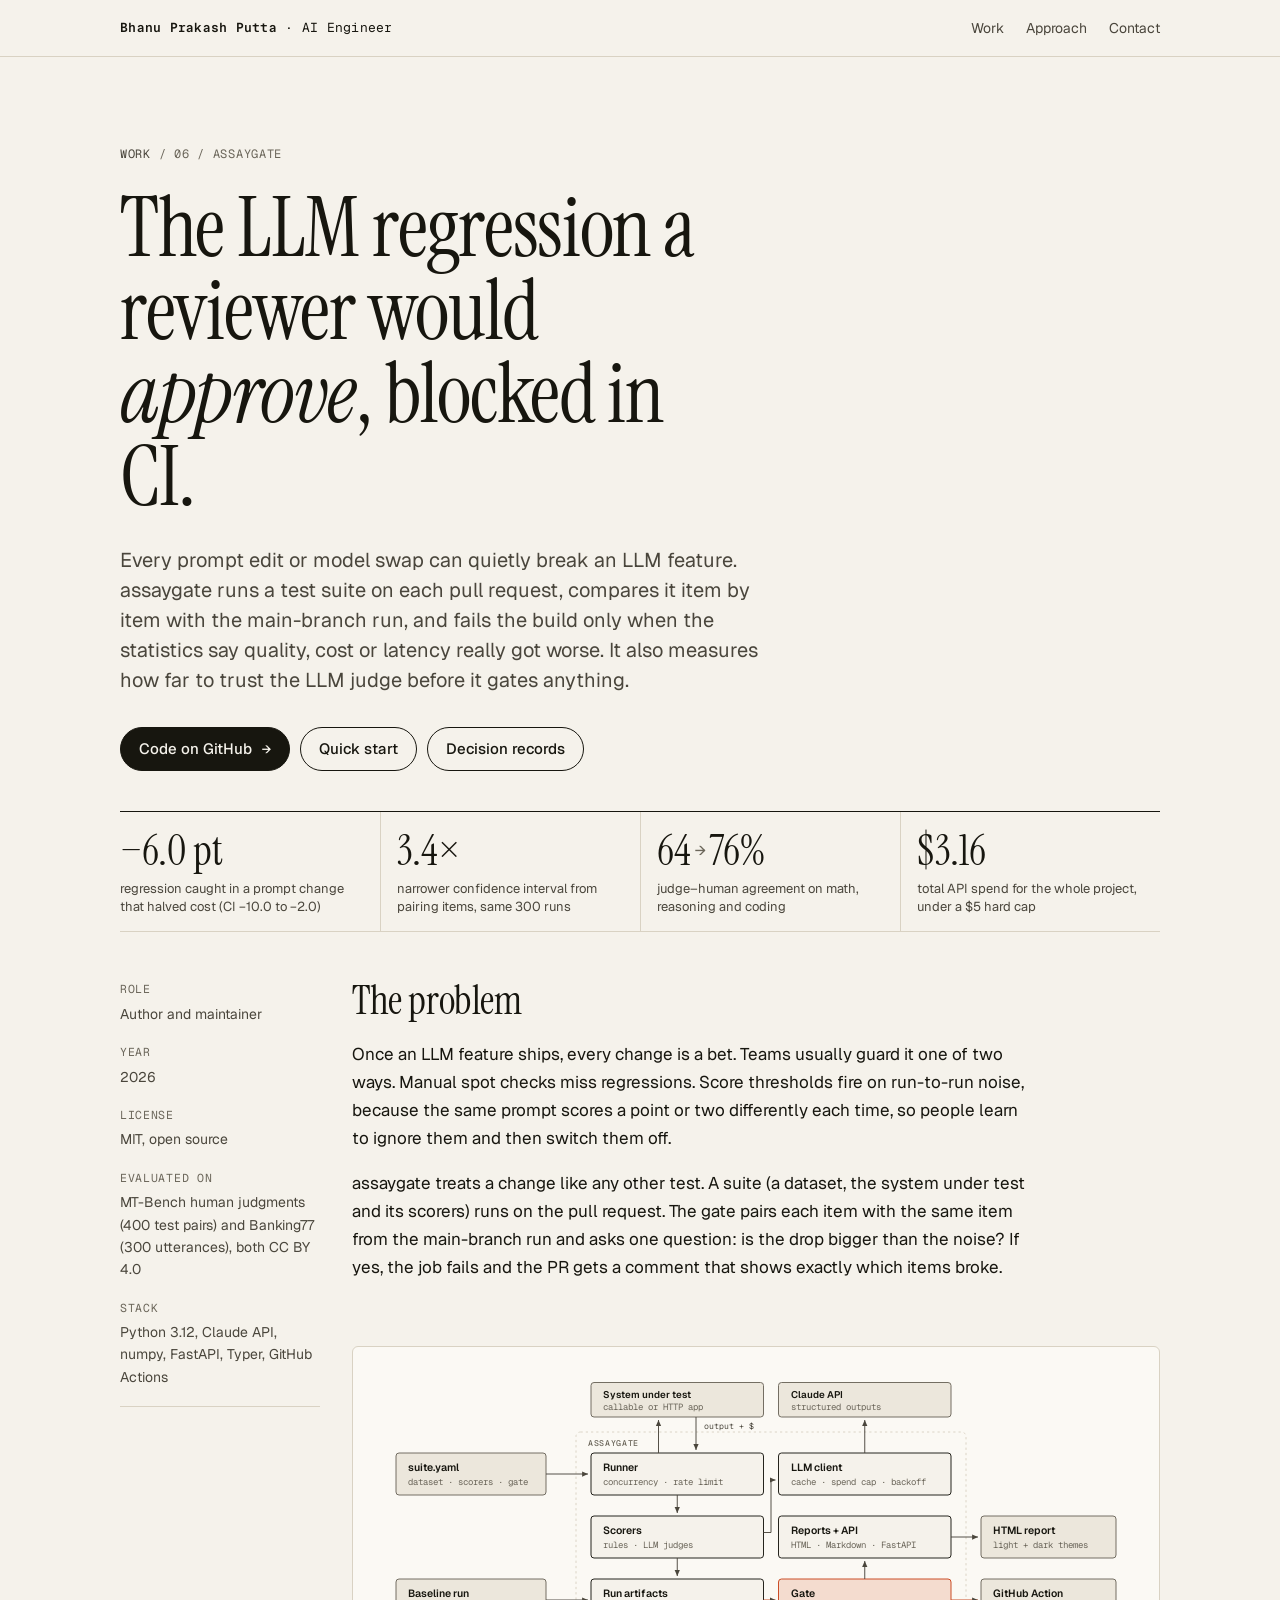
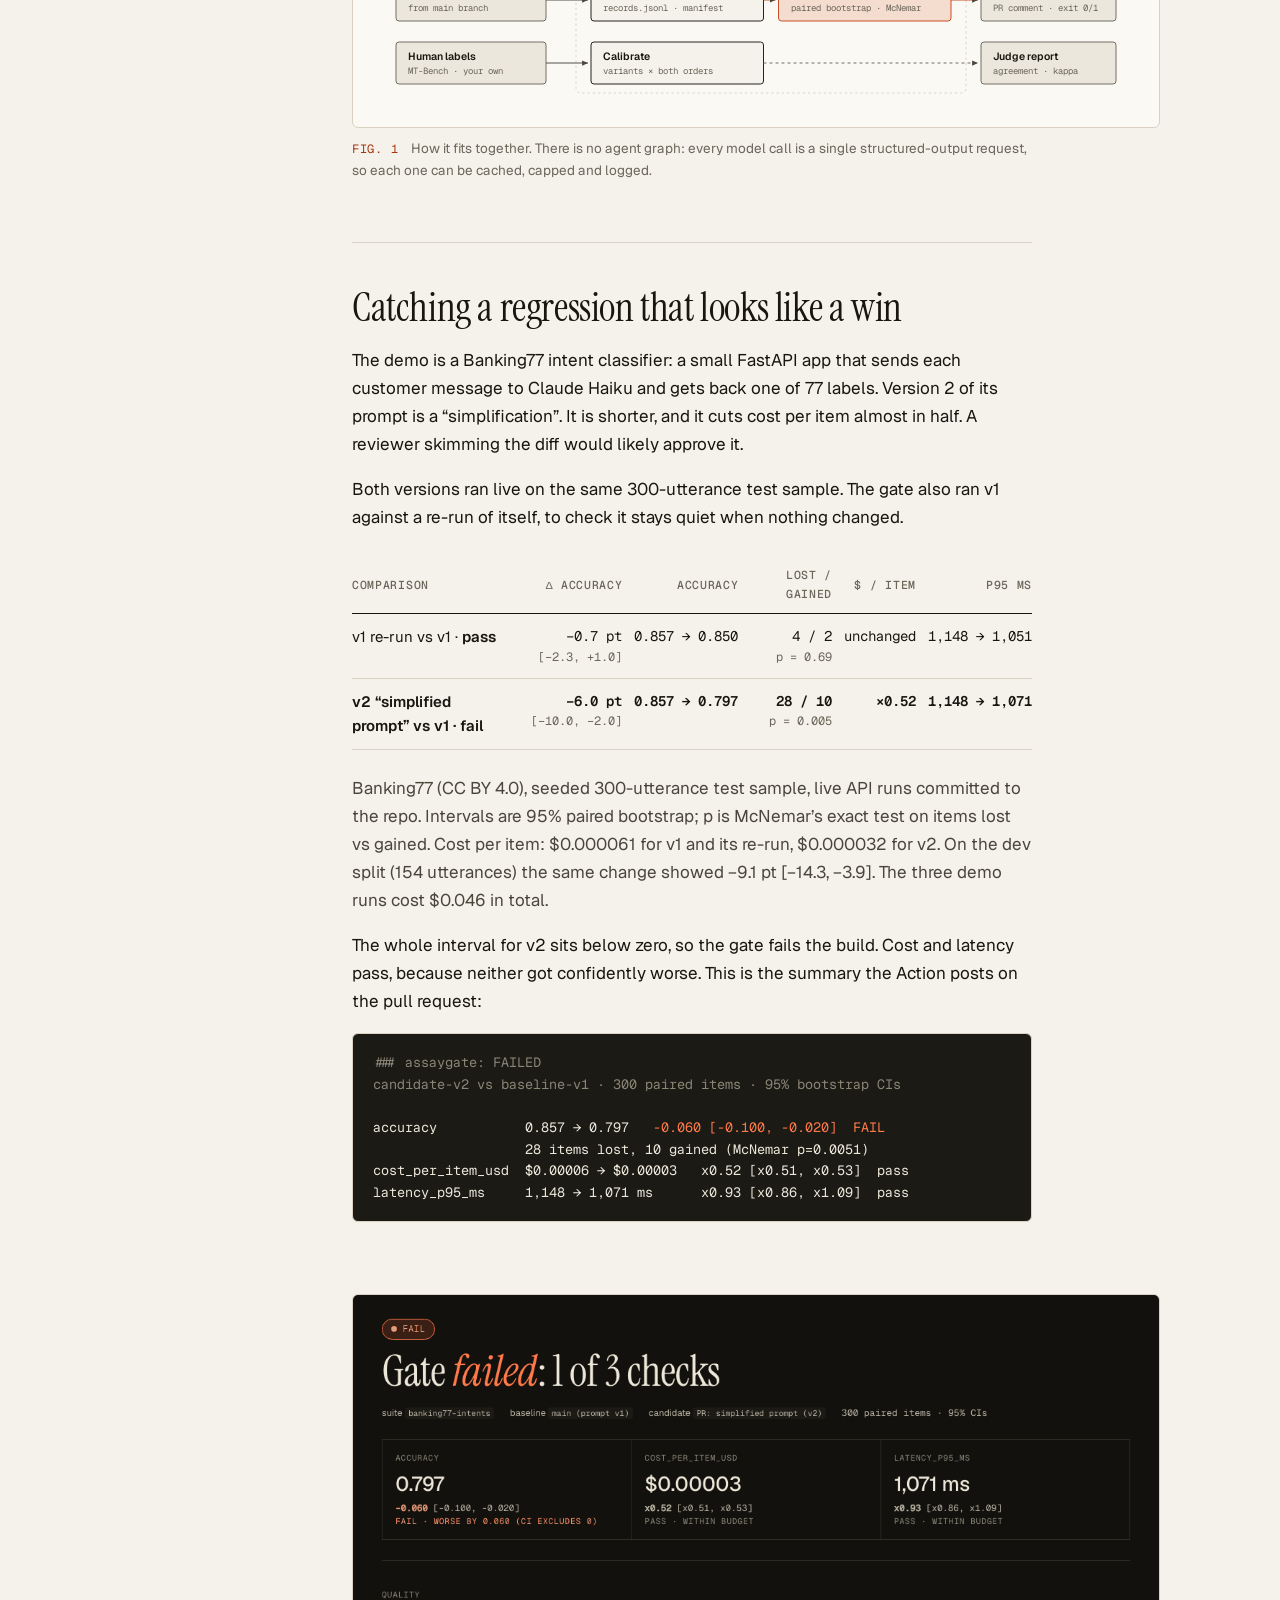
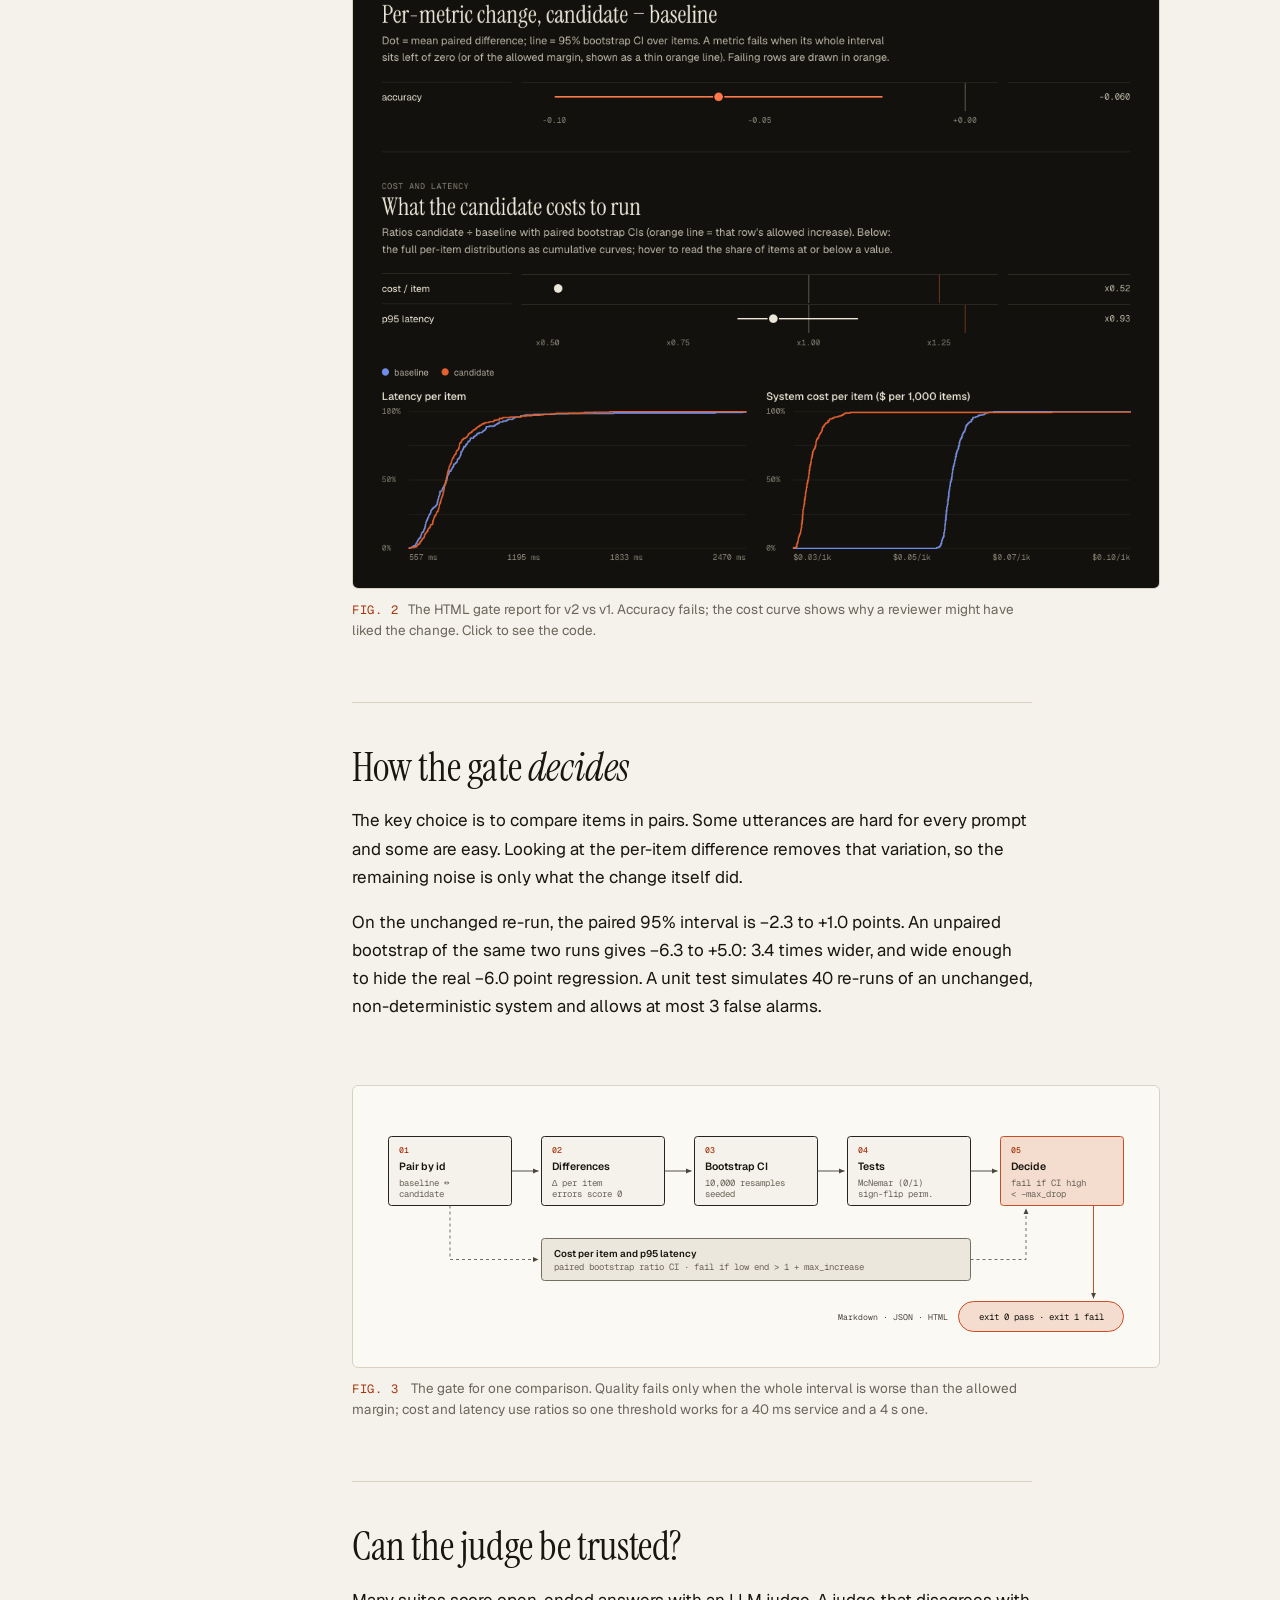
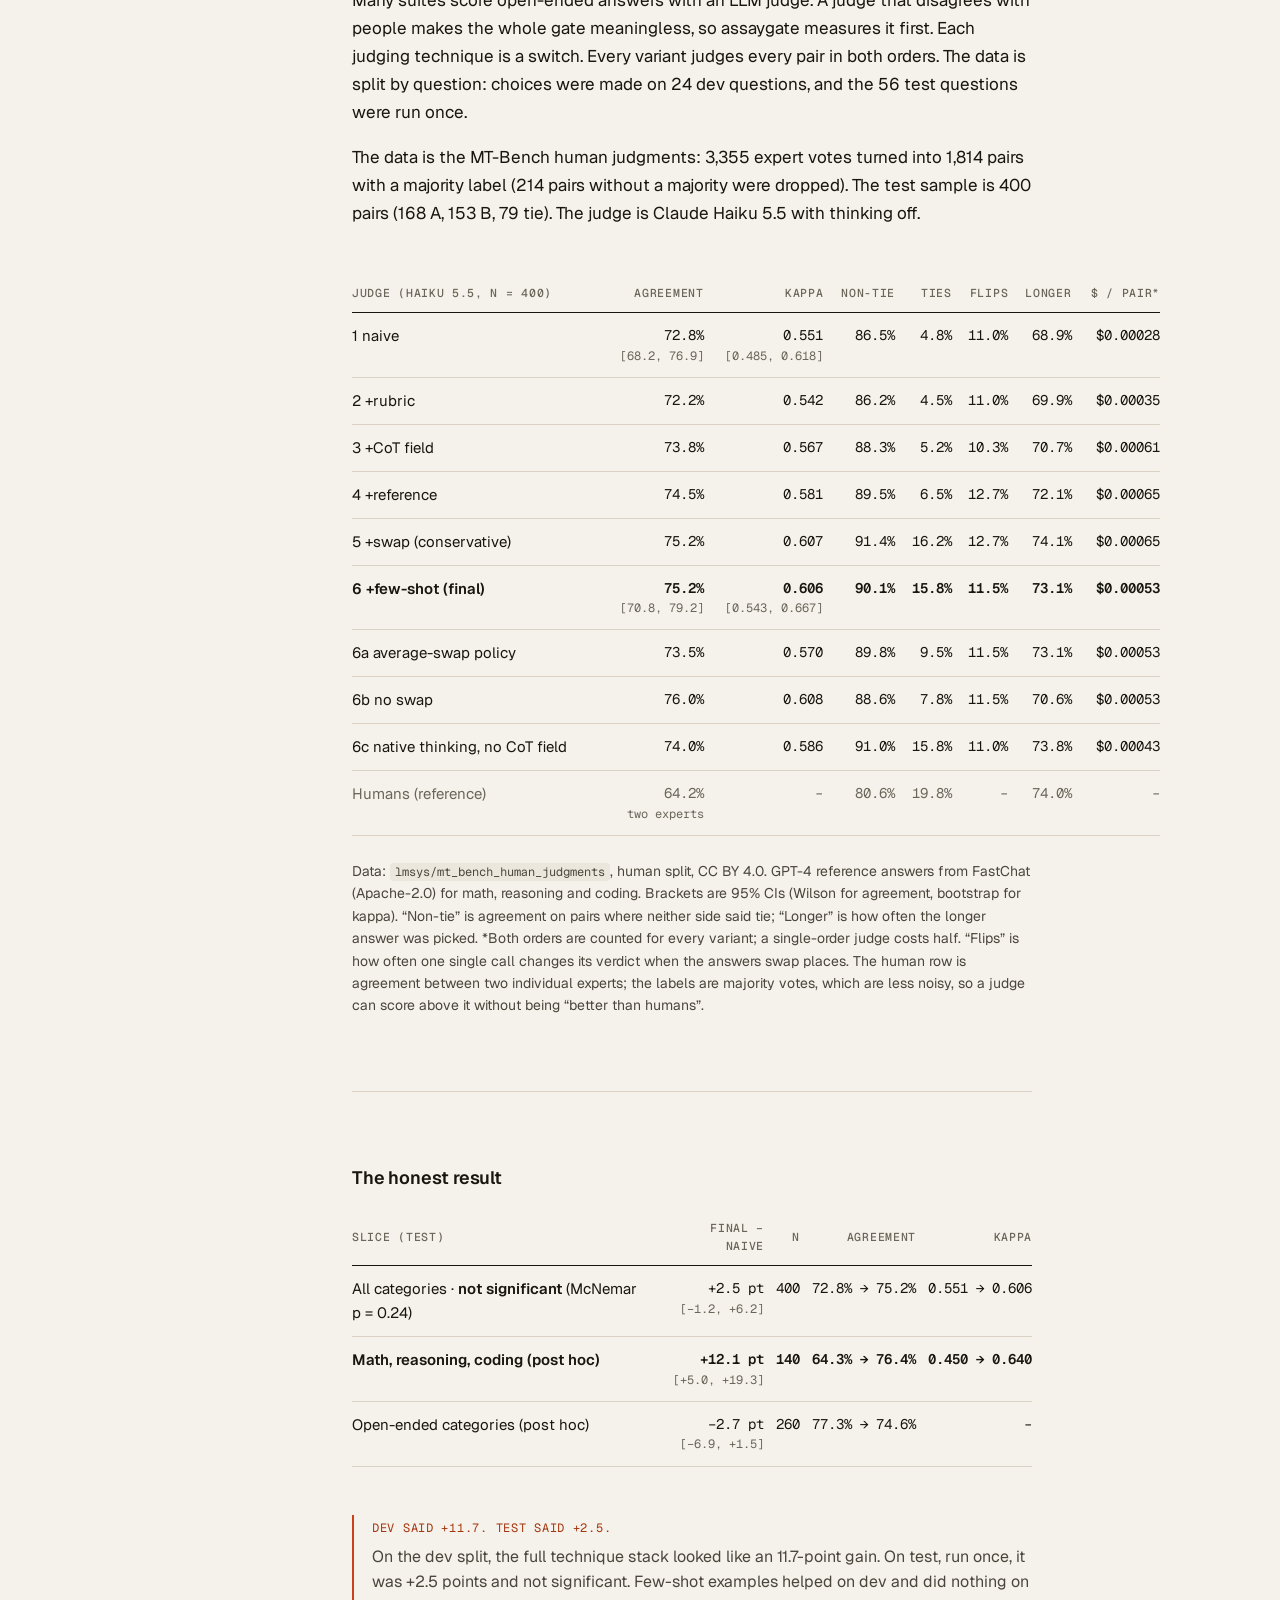
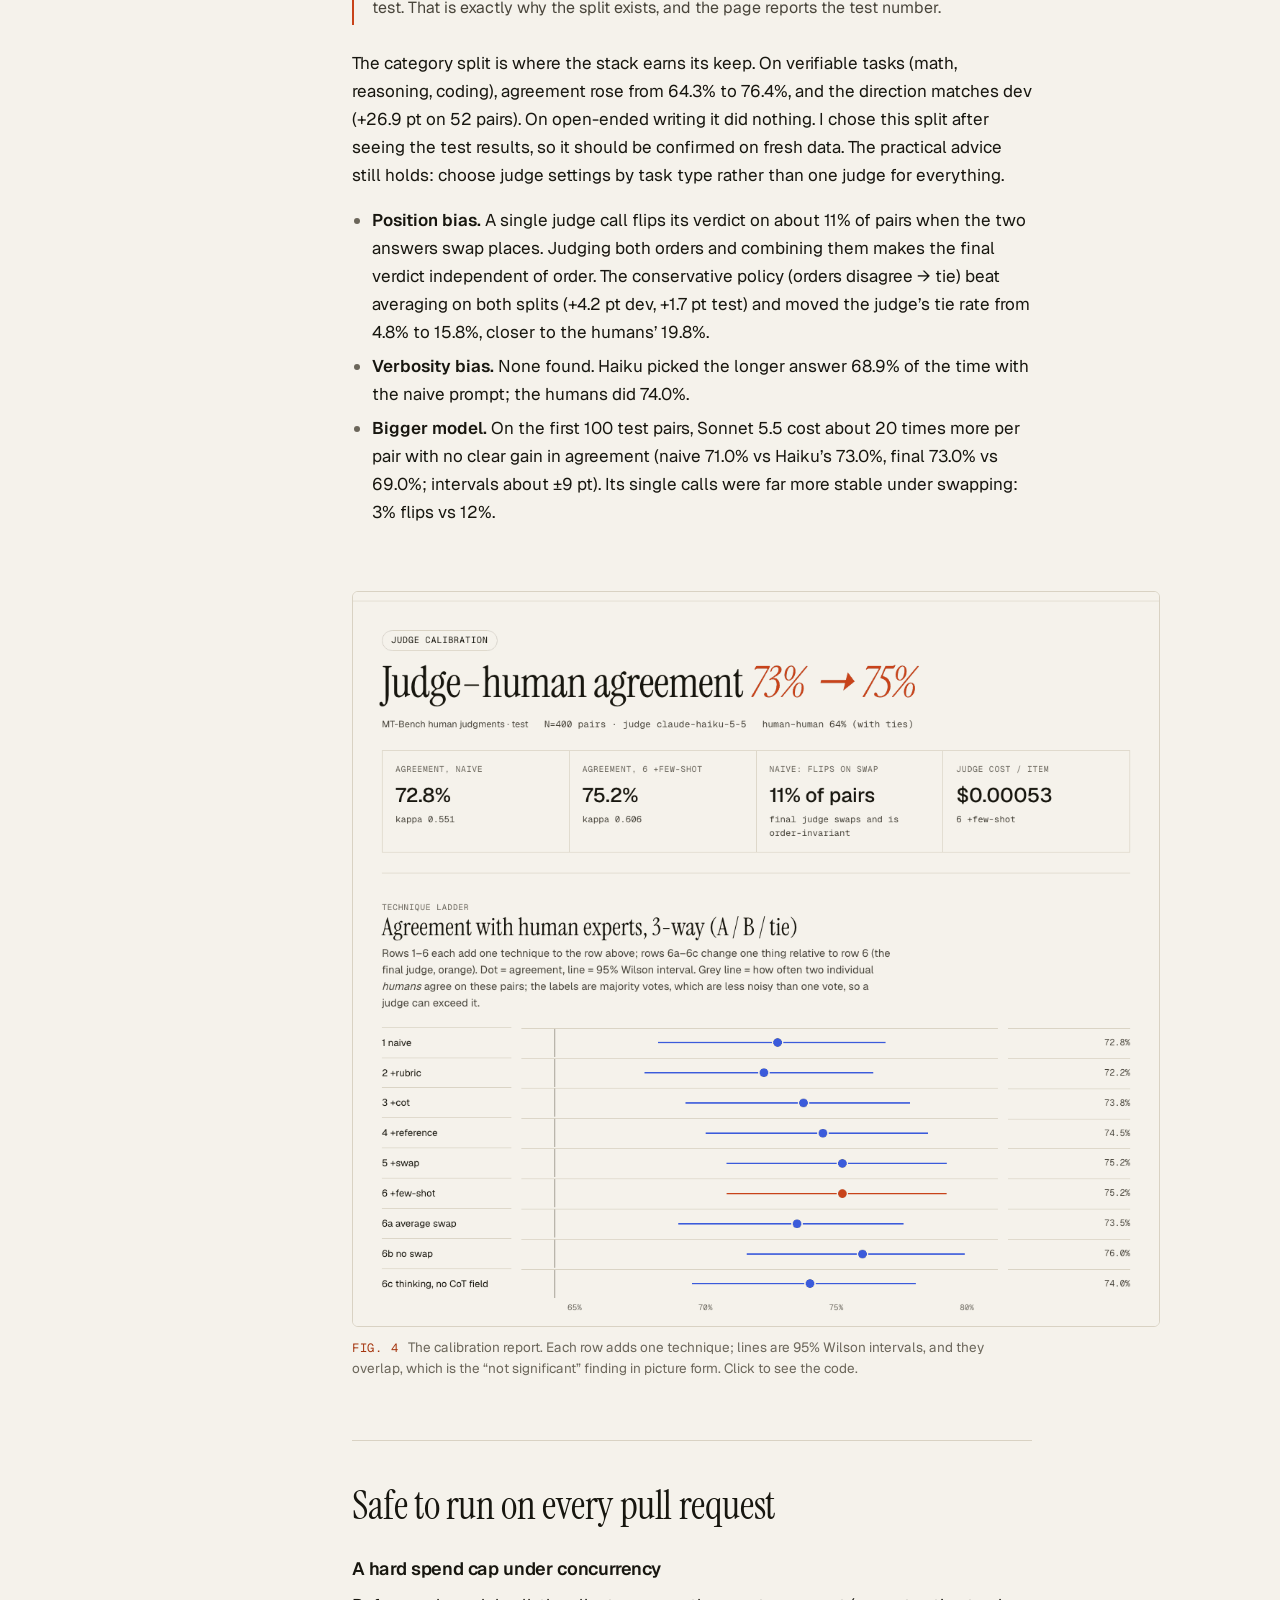
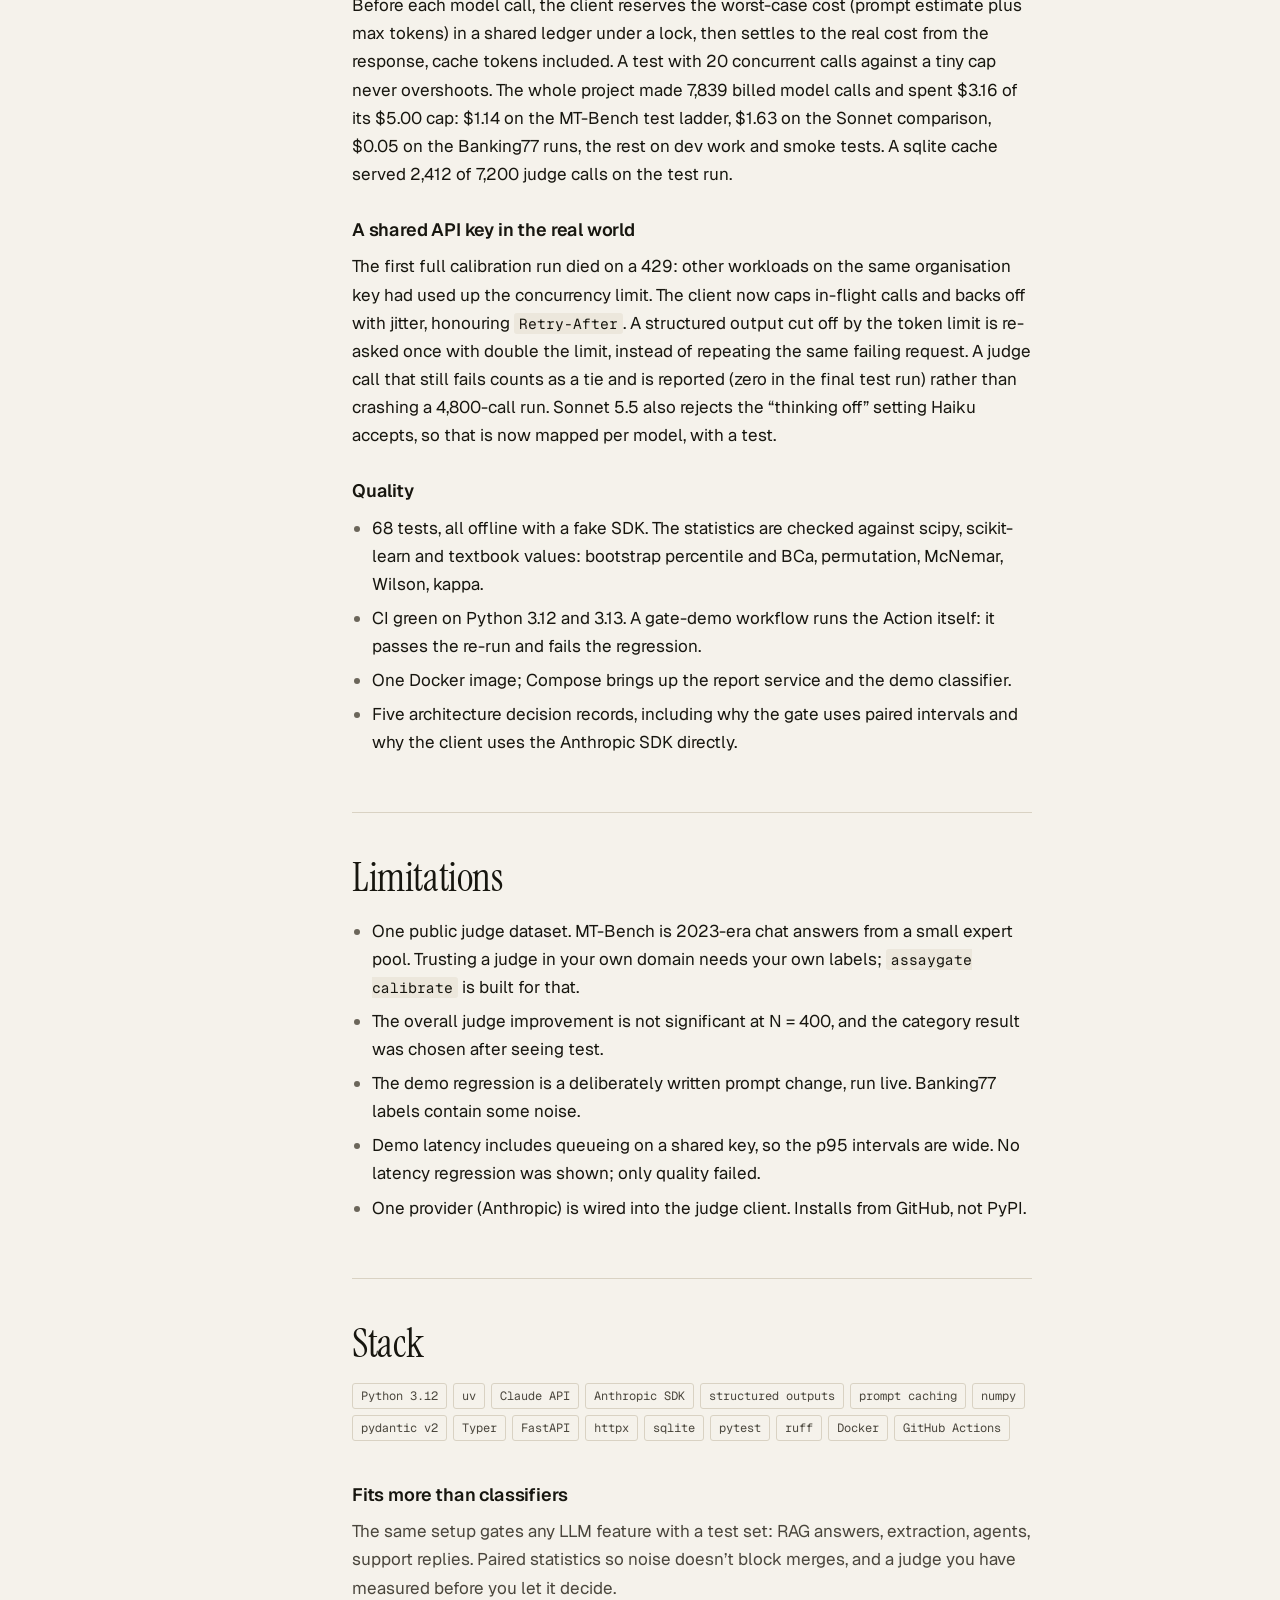
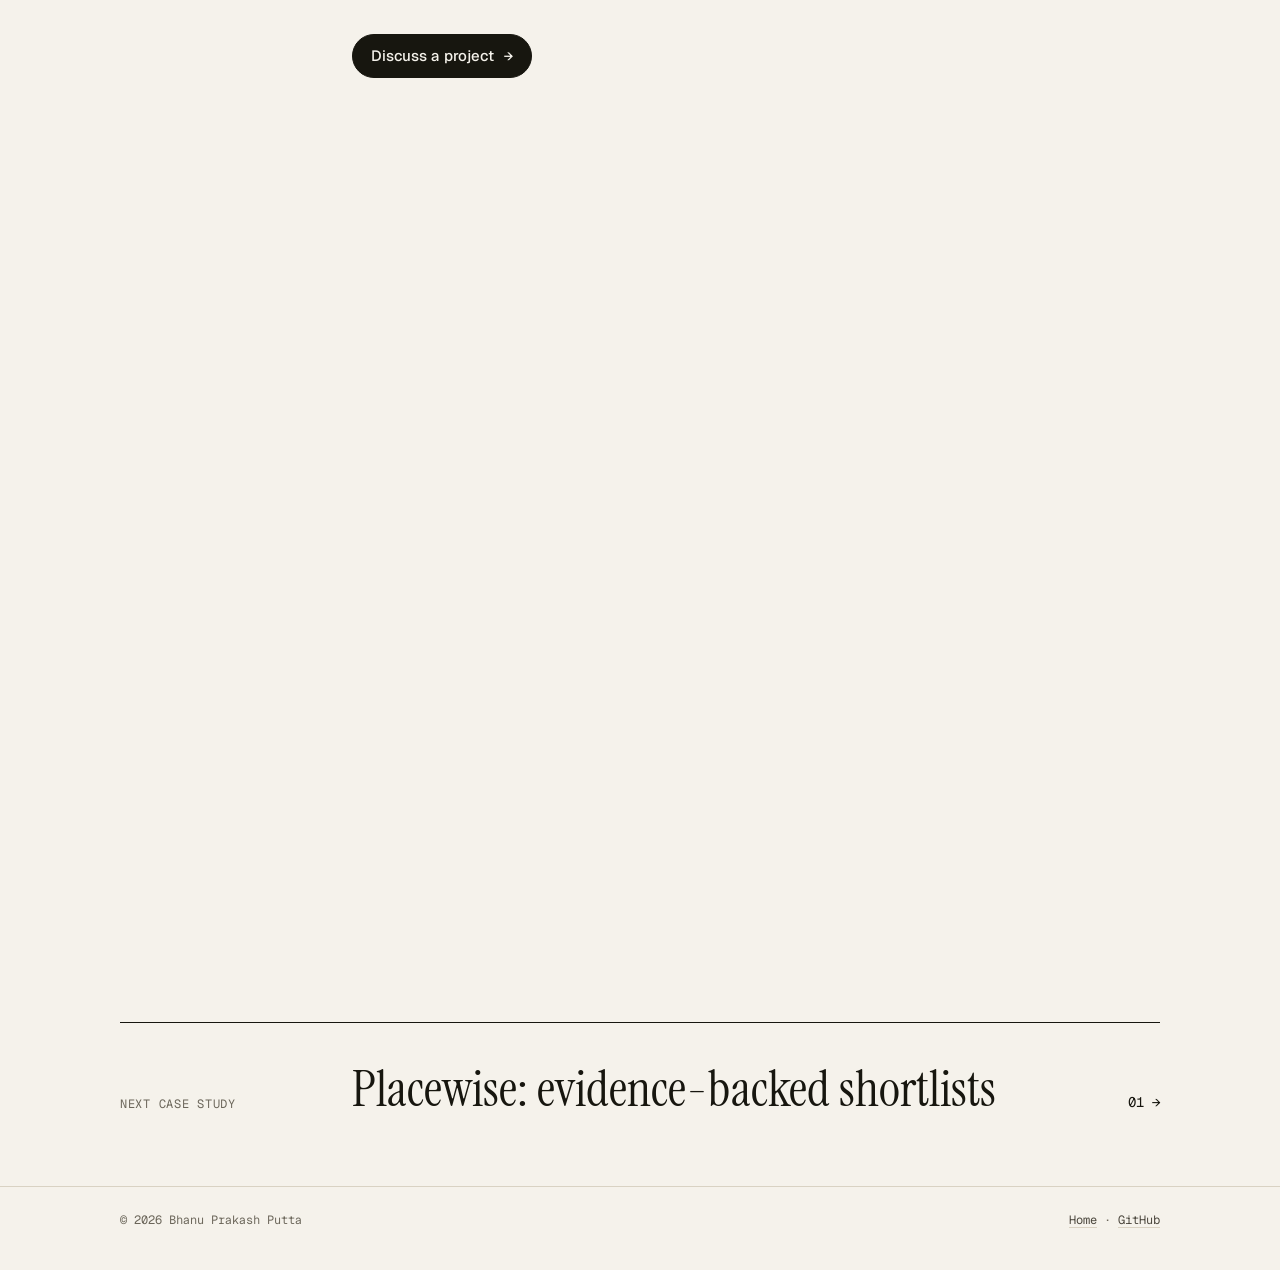
==== work/assaygate.html @ 29094c9d "Add four case studies: contract-review-ai, sql-analyst-agent, support-desk-agent, assaygate Co-Autho" ====
<!doctype html>
<html lang="en">
<head>
  <meta charset="utf-8">
  <meta name="viewport" content="width=device-width, initial-scale=1">
  <title>assaygate — Case study — Bhanu Prakash Putta</title>
  <meta name="description" content="assaygate: open-source LLM evaluation and regression gating for CI. Paired bootstrap confidence intervals block a pull request when quality, cost or p95 latency gets worse, with an LLM judge calibrated against human labels.">
  <meta property="og:title" content="assaygate — a CI gate for LLM regressions">
  <meta property="og:image" content="https://bprakashputta.github.io/assets/assaygate/thumb.png">
  <link rel="preconnect" href="https://fonts.googleapis.com">
  <link rel="preconnect" href="https://fonts.gstatic.com" crossorigin>
  <link rel="stylesheet" href="https://fonts.googleapis.com/css2?family=Geist:wght@400;500;600&family=Geist+Mono:wght@400;500&family=Instrument+Serif:ital@0;1&display=swap">
  <link rel="stylesheet" href="../assets/site.css">
  <link rel="icon" href="../assets/favicon.svg" type="image/svg+xml">
  <style>
    .figure-wide.tbl { margin-top: 0; }
    .figure-wide.tbl table { margin-top: 0; }
    .figure-wide.tbl td, .figure-wide.tbl th { white-space: nowrap; }
    .figure-wide.tbl td:first-child { white-space: normal; }
    td.bad { color: var(--signal-ink); font-weight: 600; }
    tr.ref td { color: var(--ink-3); }
    td.num { white-space: nowrap; }
    @media (max-width: 640px) { .tbl table.metrics-t th:nth-child(n+3), .tbl table.metrics-t td:nth-child(n+3) { display: none; } }
    .ci { display: block; font-size: 12px; color: var(--ink-3); font-weight: 400; }
  </style>
</head>
<body>
  <header class="topbar">
    <div class="wrap">
      <a class="brand" href="../"><b>Bhanu Prakash Putta</b><span class="hide-sm"> · AI Engineer</span></a>
      <nav aria-label="Primary">
        <a href="../#work">Work</a>
        <a href="../#approach" class="hide-sm">Approach</a>
        <a href="../#contact">Contact</a>
      </nav>
    </div>
  </header>

  <main class="wrap">
    <header class="case-head">
      <p class="crumb"><a href="../#work">Work</a> / 06 / assaygate</p>
      <h1 class="display">The LLM regression a reviewer would <em>approve</em>, blocked in CI.</h1>
      <p class="dek">Every prompt edit or model swap can quietly break an LLM feature. assaygate runs a test suite on each pull request, compares it item by item with the main-branch run, and fails the build only when the statistics say quality, cost or latency really got worse. It also measures how far to trust the LLM judge before it gates anything.</p>
      <div class="links">
        <a class="btn solid" href="https://github.com/bprakashputta/assaygate">Code on GitHub <span class="arr">→</span></a>
        <a class="btn" href="https://github.com/bprakashputta/assaygate#quick-start">Quick start</a>
        <a class="btn hide-sm" href="https://github.com/bprakashputta/assaygate/tree/main/docs/decisions">Decision records</a>
      </div>
    </header>

    <div class="numbers">
      <div><b>−6.0 pt</b><span>regression caught in a prompt change that halved cost (CI −10.0 to −2.0)</span></div>
      <div><b>3.4×</b><span>narrower confidence interval from pairing items, same 300 runs</span></div>
      <div><b>64<span class="to">→</span>76%</b><span>judge–human agreement on math, reasoning and coding</span></div>
      <div><b>$3.16</b><span>total API spend for the whole project, under a $5 hard cap</span></div>
    </div>

    <div class="case">
      <aside class="meta" aria-label="Project facts">
        <dl>
          <dt>Role</dt><dd>Author and maintainer</dd>
          <dt>Year</dt><dd>2026</dd>
          <dt>License</dt><dd>MIT, open source</dd>
          <dt>Evaluated on</dt><dd>MT-Bench human judgments (400 test pairs) and Banking77 (300 utterances), both CC BY 4.0</dd>
          <dt>Stack</dt><dd>Python 3.12, Claude API, numpy, FastAPI, Typer, GitHub Actions</dd>
        </dl>
      </aside>

      <section class="body first">
        <h2>The problem</h2>
        <p>Once an LLM feature ships, every change is a bet. Teams usually guard it one of two ways. Manual spot checks miss regressions. Score thresholds fire on run-to-run noise, because the same prompt scores a point or two differently each time, so people learn to ignore them and then switch them off.</p>
        <p>assaygate treats a change like any other test. A suite (a dataset, the system under test and its scorers) runs on the pull request. The gate pairs each item with the same item from the main-branch run and asks one question: is the drop bigger than the noise? If yes, the job fails and the PR gets a comment that shows exactly which items broke.</p>
      </section>

      <figure class="figure-wide">
        <div class="dg-frame">
          <svg class="dg" viewBox="0 0 1000 432" role="img" aria-labelledby="ag-arch-t">
            <title id="ag-arch-t">assaygate architecture. A suite and dataset feed the runner, which calls the system under test. Scorers use an LLM client with a cache, spend cap and backoff that calls the Claude API. Run artifacts from the candidate and the baseline go to the gate, which writes reports and drives a GitHub Action. Separately, human-labelled pairs go to calibration, which produces a judge report.</title>
            <defs><marker id="ag-a1" viewBox="0 0 10 10" refX="9" refY="5" markerWidth="7" markerHeight="7" orient="auto"><path class="ah" d="M0,1 L9,5 L0,9 z"/></marker></defs>

            <rect class="box ext" x="280" y="10" width="230" height="46" rx="4"/>
            <text class="t" x="296" y="30" style="font-size:13px">System under test</text><text class="s" x="296" y="47">callable or HTTP app</text>
            <rect class="box ext" x="530" y="10" width="230" height="46" rx="4"/>
            <text class="t" x="546" y="30" style="font-size:13px">Claude API</text><text class="s" x="546" y="47">structured outputs</text>

            <rect class="box soft" x="260" y="76" width="520" height="348" rx="6"/>
            <text class="g" x="276" y="94">assaygate</text>

            <rect class="box ext" x="20" y="104" width="200" height="56" rx="4"/>
            <text class="t" x="36" y="128">suite.yaml</text><text class="s" x="36" y="146">dataset · scorers · gate</text>
            <rect class="box ext" x="20" y="272" width="200" height="56" rx="4"/>
            <text class="t" x="36" y="296">Baseline run</text><text class="s" x="36" y="314">from main branch</text>
            <rect class="box ext" x="20" y="356" width="200" height="56" rx="4"/>
            <text class="t" x="36" y="380">Human labels</text><text class="s" x="36" y="398">MT-Bench · your own</text>

            <rect class="box" x="280" y="104" width="230" height="56" rx="4"/>
            <text class="t" x="296" y="128">Runner</text><text class="s" x="296" y="146">concurrency · rate limit</text>
            <rect class="box" x="530" y="104" width="230" height="56" rx="4"/>
            <text class="t" x="546" y="128">LLM client</text><text class="s" x="546" y="146">cache · spend cap · backoff</text>
            <rect class="box" x="280" y="188" width="230" height="56" rx="4"/>
            <text class="t" x="296" y="212">Scorers</text><text class="s" x="296" y="230">rules · LLM judges</text>
            <rect class="box" x="530" y="188" width="230" height="56" rx="4"/>
            <text class="t" x="546" y="212">Reports + API</text><text class="s" x="546" y="230">HTML · Markdown · FastAPI</text>
            <rect class="box" x="280" y="272" width="230" height="56" rx="4"/>
            <text class="t" x="296" y="296">Run artifacts</text><text class="s" x="296" y="314">records.jsonl · manifest</text>
            <rect class="box hot" x="530" y="272" width="230" height="56" rx="4"/>
            <text class="t" x="546" y="296">Gate</text><text class="s" x="546" y="314">paired bootstrap · McNemar</text>
            <rect class="box" x="280" y="356" width="230" height="56" rx="4"/>
            <text class="t" x="296" y="380">Calibrate</text><text class="s" x="296" y="398">variants × both orders</text>

            <rect class="box ext" x="800" y="188" width="180" height="56" rx="4"/>
            <text class="t" x="816" y="212">HTML report</text><text class="s" x="816" y="230">light + dark themes</text>
            <rect class="box ext" x="800" y="272" width="180" height="56" rx="4"/>
            <text class="t" x="816" y="296">GitHub Action</text><text class="s" x="816" y="314">PR comment · exit 0/1</text>
            <rect class="box ext" x="800" y="356" width="180" height="56" rx="4"/>
            <text class="t" x="816" y="380">Judge report</text><text class="s" x="816" y="398">agreement · kappa</text>

            <path class="e" d="M220 132 H276" marker-end="url(#ag-a1)"/>
            <path class="e" d="M370 104 V60" marker-end="url(#ag-a1)"/>
            <path class="e" d="M420 56 V100" marker-end="url(#ag-a1)"/>
            <text class="el" x="430" y="72">output + $</text>
            <path class="e" d="M645 104 V60" marker-end="url(#ag-a1)"/>
            <path class="e" d="M395 160 V184" marker-end="url(#ag-a1)"/>
            <path class="e" d="M510 210 H520 V140 H526" marker-end="url(#ag-a1)"/>
            <path class="e" d="M395 244 V268" marker-end="url(#ag-a1)"/>
            <path class="e" d="M220 300 H276" marker-end="url(#ag-a1)"/>
            <path class="e hot" d="M510 300 H526" marker-end="url(#ag-a1)"/>
            <path class="e" d="M645 272 V248" marker-end="url(#ag-a1)"/>
            <path class="e" d="M760 216 H796" marker-end="url(#ag-a1)"/>
            <path class="e hot" d="M760 300 H796" marker-end="url(#ag-a1)"/>
            <path class="e" d="M220 384 H276" marker-end="url(#ag-a1)"/>
            <path class="e dash" d="M510 384 H796" marker-end="url(#ag-a1)"/>
          </svg>
        </div>
        <figcaption><span class="label">Fig. 1</span><span class="dg-hint">scroll →</span> How it fits together. There is no agent graph: every model call is a single structured-output request, so each one can be cached, capped and logged.</figcaption>
      </figure>

      <section class="body">
        <h2>Catching a regression that looks like a win</h2>
        <p>The demo is a Banking77 intent classifier: a small FastAPI app that sends each customer message to Claude Haiku and gets back one of 77 labels. Version 2 of its prompt is a “simplification”. It is shorter, and it cuts cost per item almost in half. A reviewer skimming the diff would likely approve it.</p>
        <p>Both versions ran live on the same 300-utterance test sample. The gate also ran v1 against a re-run of itself, to check it stays quiet when nothing changed.</p>
        <div class="table-scroll">
          <table class="metrics-t">
            <thead><tr><th>Comparison</th><th class="num">Δ accuracy</th><th class="num">Accuracy</th><th class="num">Lost / gained</th><th class="num">$ / item</th><th class="num">p95 ms</th></tr></thead>
            <tbody>
              <tr><td>v1 re-run vs v1 · <b>pass</b></td><td class="num">−0.7 pt<span class="ci">[−2.3, +1.0]</span></td><td class="num">0.857 → 0.850</td><td class="num">4 / 2<span class="ci">p = 0.69</span></td><td class="num">unchanged</td><td class="num">1,148 → 1,051</td></tr>
              <tr class="win"><td>v2 “simplified prompt” vs v1 · <b>fail</b></td><td class="num bad">−6.0 pt<span class="ci">[−10.0, −2.0]</span></td><td class="num">0.857 → 0.797</td><td class="num">28 / 10<span class="ci">p = 0.005</span></td><td class="num">×0.52</td><td class="num">1,148 → 1,071</td></tr>
            </tbody>
          </table>
        </div>
        <p class="muted small">Banking77 (CC BY 4.0), seeded 300-utterance test sample, live API runs committed to the repo. Intervals are 95% paired bootstrap; p is McNemar’s exact test on items lost vs gained. Cost per item: $0.000061 for v1 and its re-run, $0.000032 for v2. On the dev split (154 utterances) the same change showed −9.1 pt [−14.3, −3.9]. The three demo runs cost $0.046 in total.</p>
        <p>The whole interval for v2 sits below zero, so the gate fails the build. Cost and latency pass, because neither got confidently worse. This is the summary the Action posts on the pull request:</p>
<pre><code><span class="c">### assaygate: FAILED</span>
<span class="c">candidate-v2 vs baseline-v1 · 300 paired items · 95% bootstrap CIs</span>

accuracy           0.857 → 0.797   <span class="hi">-0.060 [-0.100, -0.020]  FAIL</span>
                   28 items lost, 10 gained (McNemar p=0.0051)
cost_per_item_usd  $0.00006 → $0.00003   x0.52 [x0.51, x0.53]  pass
latency_p95_ms     1,148 → 1,071 ms      x0.93 [x0.86, x1.09]  pass</code></pre>
      </section>

      <figure class="figure-wide">
        <a class="dg-frame" href="https://github.com/bprakashputta/assaygate" style="display:block;padding:0;overflow:hidden;cursor:pointer"><img src="../assets/assaygate/gate.png" alt="assaygate gate report in dark theme: gate failed, 1 of 3 checks. Accuracy 0.797, down 0.060 with CI from −0.100 to −0.020; cost per item ×0.52 and p95 latency ×0.93 both pass. Cumulative curves of latency and cost per item for baseline and candidate." width="1120" height="1240" loading="lazy" style="max-height:none"></a>
        <figcaption><span class="label">Fig. 2</span>The HTML gate report for v2 vs v1. Accuracy fails; the cost curve shows why a reviewer might have liked the change. Click to see the code.</figcaption>
      </figure>

      <section class="body">
        <h2>How the gate <em>decides</em></h2>
        <p>The key choice is to compare items in pairs. Some utterances are hard for every prompt and some are easy. Looking at the per-item difference removes that variation, so the remaining noise is only what the change itself did.</p>
        <p>On the unchanged re-run, the paired 95% interval is −2.3 to +1.0 points. An unpaired bootstrap of the same two runs gives −6.3 to +5.0: 3.4 times wider, and wide enough to hide the real −6.0 point regression. A unit test simulates 40 re-runs of an unchanged, non-deterministic system and allows at most 3 false alarms.</p>
      </section>

      <figure class="figure-wide">
        <div class="dg-frame">
          <svg class="dg" viewBox="0 0 1000 300" role="img" aria-labelledby="ag-gate-t">
            <title id="ag-gate-t">Gate decision pipeline. Pair baseline and candidate items by id, compute per-item differences, bootstrap a confidence interval, run McNemar and permutation tests, then decide. Cost and p95 latency take a parallel path with paired bootstrap ratio intervals. The decision becomes exit code 0 or 1.</title>
            <defs><marker id="ag-a2" viewBox="0 0 10 10" refX="9" refY="5" markerWidth="7" markerHeight="7" orient="auto"><path class="ah" d="M0,1 L9,5 L0,9 z"/></marker></defs>
            <rect class="box" x="10" y="30" width="164" height="92" rx="4"/>
            <text class="n" x="24" y="52">01</text><text class="t" x="24" y="74">Pair by id</text><text class="s" x="24" y="96">baseline ↔</text><text class="s" x="24" y="111">candidate</text>
            <rect class="box" x="214" y="30" width="164" height="92" rx="4"/>
            <text class="n" x="228" y="52">02</text><text class="t" x="228" y="74">Differences</text><text class="s" x="228" y="96">Δ per item</text><text class="s" x="228" y="111">errors score 0</text>
            <rect class="box" x="418" y="30" width="164" height="92" rx="4"/>
            <text class="n" x="432" y="52">03</text><text class="t" x="432" y="74">Bootstrap CI</text><text class="s" x="432" y="96">10,000 resamples</text><text class="s" x="432" y="111">seeded</text>
            <rect class="box" x="622" y="30" width="164" height="92" rx="4"/>
            <text class="n" x="636" y="52">04</text><text class="t" x="636" y="74">Tests</text><text class="s" x="636" y="96">McNemar (0/1)</text><text class="s" x="636" y="111">sign-flip perm.</text>
            <rect class="box hot" x="826" y="30" width="164" height="92" rx="4"/>
            <text class="n" x="840" y="52">05</text><text class="t" x="840" y="74">Decide</text><text class="s" x="840" y="96">fail if CI high</text><text class="s" x="840" y="111">&lt; −max_drop</text>
            <path class="e" d="M174 76 H210" marker-end="url(#ag-a2)"/>
            <path class="e" d="M378 76 H414" marker-end="url(#ag-a2)"/>
            <path class="e" d="M582 76 H618" marker-end="url(#ag-a2)"/>
            <path class="e" d="M786 76 H822" marker-end="url(#ag-a2)"/>

            <rect class="box ext" x="214" y="166" width="572" height="56" rx="4"/>
            <text class="t" x="230" y="190" style="font-size:13px">Cost per item and p95 latency</text>
            <text class="s" x="230" y="208">paired bootstrap ratio CI · fail if low end &gt; 1 + max_increase</text>
            <path class="e dash" d="M92 122 V194 H210" marker-end="url(#ag-a2)"/>
            <path class="e dash" d="M786 194 H860 V126" marker-end="url(#ag-a2)"/>

            <path class="e hot" d="M950 122 V246" marker-end="url(#ag-a2)"/>
            <rect class="box hot" x="770" y="250" width="220" height="40" rx="20"/>
            <text class="s" x="880" y="275" text-anchor="middle" style="fill:var(--ink)">exit 0 pass · exit 1 fail</text>
            <text class="el" x="756" y="274" text-anchor="end">Markdown · JSON · HTML</text>
                      </svg>
        </div>
        <figcaption><span class="label">Fig. 3</span><span class="dg-hint">scroll →</span> The gate for one comparison. Quality fails only when the whole interval is worse than the allowed margin; cost and latency use ratios so one threshold works for a 40 ms service and a 4 s one.</figcaption>
      </figure>

      <section class="body">
        <h2>Can the judge be trusted?</h2>
        <p>Many suites score open-ended answers with an LLM judge. A judge that disagrees with people makes the whole gate meaningless, so assaygate measures it first. Each judging technique is a switch. Every variant judges every pair in both orders. The data is split by question: choices were made on 24 dev questions, and the 56 test questions were run once.</p>
        <p>The data is the MT-Bench human judgments: 3,355 expert votes turned into 1,814 pairs with a majority label (214 pairs without a majority were dropped). The test sample is 400 pairs (168 A, 153 B, 79 tie). The judge is Claude Haiku 5.5 with thinking off.</p>
      </section>

      <div class="figure-wide tbl table-scroll">
        <table class="metrics-t">
          <thead><tr><th>Judge (Haiku 5.5, N = 400)</th><th class="num">Agreement</th><th class="num">Kappa</th><th class="num">Non-tie</th><th class="num">Ties</th><th class="num">Flips</th><th class="num">Longer</th><th class="num">$ / pair*</th></tr></thead>
          <tbody>
            <tr><td>1 naive</td><td class="num">72.8%<span class="ci">[68.2, 76.9]</span></td><td class="num">0.551<span class="ci">[0.485, 0.618]</span></td><td class="num">86.5%</td><td class="num">4.8%</td><td class="num">11.0%</td><td class="num">68.9%</td><td class="num">$0.00028</td></tr>
            <tr><td>2 +rubric</td><td class="num">72.2%</td><td class="num">0.542</td><td class="num">86.2%</td><td class="num">4.5%</td><td class="num">11.0%</td><td class="num">69.9%</td><td class="num">$0.00035</td></tr>
            <tr><td>3 +CoT field</td><td class="num">73.8%</td><td class="num">0.567</td><td class="num">88.3%</td><td class="num">5.2%</td><td class="num">10.3%</td><td class="num">70.7%</td><td class="num">$0.00061</td></tr>
            <tr><td>4 +reference</td><td class="num">74.5%</td><td class="num">0.581</td><td class="num">89.5%</td><td class="num">6.5%</td><td class="num">12.7%</td><td class="num">72.1%</td><td class="num">$0.00065</td></tr>
            <tr><td>5 +swap (conservative)</td><td class="num">75.2%</td><td class="num">0.607</td><td class="num">91.4%</td><td class="num">16.2%</td><td class="num">12.7%</td><td class="num">74.1%</td><td class="num">$0.00065</td></tr>
            <tr class="win"><td>6 +few-shot (final)</td><td class="num">75.2%<span class="ci">[70.8, 79.2]</span></td><td class="num">0.606<span class="ci">[0.543, 0.667]</span></td><td class="num">90.1%</td><td class="num">15.8%</td><td class="num">11.5%</td><td class="num">73.1%</td><td class="num">$0.00053</td></tr>
            <tr><td>6a average-swap policy</td><td class="num">73.5%</td><td class="num">0.570</td><td class="num">89.8%</td><td class="num">9.5%</td><td class="num">11.5%</td><td class="num">73.1%</td><td class="num">$0.00053</td></tr>
            <tr><td>6b no swap</td><td class="num">76.0%</td><td class="num">0.608</td><td class="num">88.6%</td><td class="num">7.8%</td><td class="num">11.5%</td><td class="num">70.6%</td><td class="num">$0.00053</td></tr>
            <tr><td>6c native thinking, no CoT field</td><td class="num">74.0%</td><td class="num">0.586</td><td class="num">91.0%</td><td class="num">15.8%</td><td class="num">11.0%</td><td class="num">73.8%</td><td class="num">$0.00043</td></tr>
            <tr class="ref"><td>Humans (reference)</td><td class="num">64.2%<span class="ci">two experts</span></td><td class="num">–</td><td class="num">80.6%</td><td class="num">19.8%</td><td class="num">–</td><td class="num">74.0%</td><td class="num">–</td></tr>
          </tbody>
        </table>
        <p class="muted small" style="max-width:var(--measure)">Data: <code>lmsys/mt_bench_human_judgments</code>, human split, CC BY 4.0. GPT-4 reference answers from FastChat (Apache-2.0) for math, reasoning and coding. Brackets are 95% CIs (Wilson for agreement, bootstrap for kappa). “Non-tie” is agreement on pairs where neither side said tie; “Longer” is how often the longer answer was picked. *Both orders are counted for every variant; a single-order judge costs half. “Flips” is how often one single call changes its verdict when the answers swap places. The human row is agreement between two individual experts; the labels are majority votes, which are less noisy, so a judge can score above it without being “better than humans”.</p>
      </div>

      <section class="body">
        <h3>The honest result</h3>
        <div class="table-scroll">
          <table class="metrics-t">
            <thead><tr><th>Slice (test)</th><th class="num">Final − naive</th><th class="num">N</th><th class="num">Agreement</th><th class="num">Kappa</th></tr></thead>
            <tbody>
              <tr><td>All categories · <b>not significant</b> (McNemar p = 0.24)</td><td class="num">+2.5 pt<span class="ci">[−1.2, +6.2]</span></td><td class="num">400</td><td class="num">72.8% → 75.2%</td><td class="num">0.551 → 0.606</td></tr>
              <tr class="win"><td>Math, reasoning, coding (post hoc)</td><td class="num">+12.1 pt<span class="ci">[+5.0, +19.3]</span></td><td class="num">140</td><td class="num">64.3% → 76.4%</td><td class="num">0.450 → 0.640</td></tr>
              <tr><td>Open-ended categories (post hoc)</td><td class="num">−2.7 pt<span class="ci">[−6.9, +1.5]</span></td><td class="num">260</td><td class="num">77.3% → 74.6%</td><td class="num">–</td></tr>
            </tbody>
          </table>
        </div>
        <div class="callout"><span class="label">Dev said +11.7. Test said +2.5.</span>On the dev split, the full technique stack looked like an 11.7-point gain. On test, run once, it was +2.5 points and not significant. Few-shot examples helped on dev and did nothing on test. That is exactly why the split exists, and the page reports the test number.</div>
        <p>The category split is where the stack earns its keep. On verifiable tasks (math, reasoning, coding), agreement rose from 64.3% to 76.4%, and the direction matches dev (+26.9 pt on 52 pairs). On open-ended writing it did nothing. I chose this split after seeing the test results, so it should be confirmed on fresh data. The practical advice still holds: choose judge settings by task type rather than one judge for everything.</p>
        <ul>
          <li><b>Position bias.</b> A single judge call flips its verdict on about 11% of pairs when the two answers swap places. Judging both orders and combining them makes the final verdict independent of order. The conservative policy (orders disagree → tie) beat averaging on both splits (+4.2 pt dev, +1.7 pt test) and moved the judge’s tie rate from 4.8% to 15.8%, closer to the humans’ 19.8%.</li>
          <li><b>Verbosity bias.</b> None found. Haiku picked the longer answer 68.9% of the time with the naive prompt; the humans did 74.0%.</li>
          <li><b>Bigger model.</b> On the first 100 test pairs, Sonnet 5.5 cost about 20 times more per pair with no clear gain in agreement (naive 71.0% vs Haiku’s 73.0%, final 73.0% vs 69.0%; intervals about ±9 pt). Its single calls were far more stable under swapping: 3% flips vs 12%.</li>
        </ul>
      </section>

      <figure class="figure-wide">
        <a class="dg-frame" href="https://github.com/bprakashputta/assaygate" style="display:block;padding:0;overflow:hidden;cursor:pointer"><img src="../assets/assaygate/calibration.png" alt="assaygate judge calibration report: judge–human agreement 72.8% naive to 75.2% final on 400 MT-Bench test pairs, with a dot-and-interval chart of agreement for each judge variant." width="1120" height="1020" loading="lazy" style="max-height:none"></a>
        <figcaption><span class="label">Fig. 4</span>The calibration report. Each row adds one technique; lines are 95% Wilson intervals, and they overlap, which is the “not significant” finding in picture form. Click to see the code.</figcaption>
      </figure>

      <section class="body">
        <h2>Safe to run on every pull request</h2>
        <h3>A hard spend cap under concurrency</h3>
        <p>Before each model call, the client reserves the worst-case cost (prompt estimate plus max tokens) in a shared ledger under a lock, then settles to the real cost from the response, cache tokens included. A test with 20 concurrent calls against a tiny cap never overshoots. The whole project made 7,839 billed model calls and spent $3.16 of its $5.00 cap: $1.14 on the MT-Bench test ladder, $1.63 on the Sonnet comparison, $0.05 on the Banking77 runs, the rest on dev work and smoke tests. A sqlite cache served 2,412 of 7,200 judge calls on the test run.</p>
        <h3>A shared API key in the real world</h3>
        <p>The first full calibration run died on a 429: other workloads on the same organisation key had used up the concurrency limit. The client now caps in-flight calls and backs off with jitter, honouring <code>Retry-After</code>. A structured output cut off by the token limit is re-asked once with double the limit, instead of repeating the same failing request. A judge call that still fails counts as a tie and is reported (zero in the final test run) rather than crashing a 4,800-call run. Sonnet 5.5 also rejects the “thinking off” setting Haiku accepts, so that is now mapped per model, with a test.</p>
        <h3>Quality</h3>
        <ul>
          <li>68 tests, all offline with a fake SDK. The statistics are checked against scipy, scikit-learn and textbook values: bootstrap percentile and BCa, permutation, McNemar, Wilson, kappa.</li>
          <li>CI green on Python 3.12 and 3.13. A gate-demo workflow runs the Action itself: it passes the re-run and fails the regression.</li>
          <li>One Docker image; Compose brings up the report service and the demo classifier.</li>
          <li>Five architecture decision records, including why the gate uses paired intervals and why the client uses the Anthropic SDK directly.</li>
        </ul>
      </section>

      <section class="body">
        <h2>Limitations</h2>
        <ul>
          <li>One public judge dataset. MT-Bench is 2023-era chat answers from a small expert pool. Trusting a judge in your own domain needs your own labels; <code>assaygate calibrate</code> is built for that.</li>
          <li>The overall judge improvement is not significant at N = 400, and the category result was chosen after seeing test.</li>
          <li>The demo regression is a deliberately written prompt change, run live. Banking77 labels contain some noise.</li>
          <li>Demo latency includes queueing on a shared key, so the p95 intervals are wide. No latency regression was shown; only quality failed.</li>
          <li>One provider (Anthropic) is wired into the judge client. Installs from GitHub, not PyPI.</li>
        </ul>
      </section>

      <section class="body">
        <h2>Stack</h2>
        <ul class="tags"><li>Python 3.12</li><li>uv</li><li>Claude API</li><li>Anthropic SDK</li><li>structured outputs</li><li>prompt caching</li><li>numpy</li><li>pydantic v2</li><li>Typer</li><li>FastAPI</li><li>httpx</li><li>sqlite</li><li>pytest</li><li>ruff</li><li>Docker</li><li>GitHub Actions</li></ul>
        <h3 style="margin-top:40px">Fits more than classifiers</h3>
        <p class="muted">The same setup gates any LLM feature with a test set: RAG answers, extraction, agents, support replies. Paired statistics so noise doesn’t block merges, and a judge you have measured before you let it decide.</p>
        <div class="links"><a class="btn solid" href="https://www.upwork.com/freelancers/~01ba1048297cfaf8b2">Discuss a project <span class="arr">→</span></a></div>
      </section>
    </div>

    <nav class="next" aria-label="Next case study">
      <span class="label">Next case study</span>
      <a class="big" href="placewise.html">Placewise: evidence-backed shortlists</a>
      <span class="mono small">01 →</span>
    </nav>
  </main>

  <footer class="site">
    <div class="wrap">
      <span>© 2026 Bhanu Prakash Putta</span>
      <span><a href="../">Home</a> · <a href="https://github.com/bprakashputta">GitHub</a></span>
    </div>
  </footer>
</body>
</html>
---- assets/site.css ----
/* Bhanu Prakash Putta — portfolio
   Direction: an engineer's field notebook. Warm paper, ink, hairline rules,
   one signal colour. Serif for voice, grotesk for reading, mono for numbers. */

:root {
  --paper: #f5f2eb;
  --paper-2: #ece7dc;
  --card: #fbf9f4;
  --ink: #17160f;
  --ink-2: #4a463c;
  --ink-3: #6b665a;
  --rule: #d9d2c3;
  --rule-strong: #17160f;
  --signal: #c8431a;
  --signal-ink: #a5360f;
  --signal-wash: #f4dccf;
  --figure-bg: #fdfcf8;

  --serif: "Instrument Serif", "Iowan Old Style", Georgia, serif;
  --sans: "Geist", ui-sans-serif, system-ui, -apple-system, "Segoe UI", sans-serif;
  --mono: "Geist Mono", ui-monospace, SFMono-Regular, Menlo, monospace;

  --measure: 680px;
  --wide: 1120px;
  --gutter: clamp(16px, 4vw, 40px);
  color-scheme: light;
}

@media (prefers-color-scheme: dark) {
  :root:not([data-theme="light"]) {
    --paper: #12110d;
    --paper-2: #1b1a15;
    --card: #181712;
    --ink: #ede7da;
    --ink-2: #bdb6a6;
    --ink-3: #8b8576;
    --rule: #2f2d25;
    --rule-strong: #ede7da;
    --signal: #ff7a4a;
    --signal-ink: #ff9a72;
    --signal-wash: #3a1f14;
    --figure-bg: var(--card);
    color-scheme: dark;
  }
}
:root[data-theme="dark"] {
  --paper: #12110d; --paper-2: #1b1a15; --card: #181712; --ink: #ede7da; --ink-2: #bdb6a6;
  --ink-3: #8b8576; --rule: #2f2d25; --rule-strong: #ede7da; --signal: #ff7a4a;
  --signal-ink: #ff9a72; --signal-wash: #3a1f14; --figure-bg: #181712; color-scheme: dark;
}

*, *::before, *::after { box-sizing: border-box; }
html { -webkit-text-size-adjust: 100%; scroll-behavior: smooth; scroll-padding-top: 72px; }
body {
  margin: 0;
  background: var(--paper);
  color: var(--ink);
  font: 400 16.5px/1.6 var(--sans);
  font-feature-settings: "ss01", "cv11";
  -webkit-font-smoothing: antialiased;
  text-rendering: optimizeLegibility;
}
::selection { background: var(--signal); color: var(--paper); }

a { color: inherit; text-decoration-line: underline; text-decoration-color: var(--rule); text-decoration-thickness: 1px; text-underline-offset: 3px; transition: text-decoration-color .15s, color .15s; }
a:hover { text-decoration-color: var(--signal); color: var(--signal-ink); }
:focus-visible { outline: 2px solid var(--signal); outline-offset: 3px; border-radius: 2px; }

.wrap { max-width: var(--wide); margin: 0 auto; padding: 0 var(--gutter); }

/* ---------- type ---------- */
.mono, .label { font-family: var(--mono); font-feature-settings: "zero"; }
.label { font-size: 12px; letter-spacing: 0.06em; text-transform: uppercase; color: var(--ink-3); }
.display {
  font-family: var(--serif); font-weight: 400;
  font-size: clamp(44px, 7.4vw, 104px); line-height: 0.98; letter-spacing: -0.015em; margin: 0;
}
.display em, h2 em, .h-serif em { font-style: italic; }
.hero .display em { color: var(--signal); }
h1, h2, h3 { margin: 0; font-weight: 400; }
h2 { font-family: var(--serif); font-size: clamp(32px, 4.2vw, 52px); line-height: 1.04; letter-spacing: -0.01em; }
h3 { font-family: var(--sans); font-size: 18px; font-weight: 600; letter-spacing: -0.01em; }
.h-serif { font-family: var(--serif); font-size: clamp(28px, 3.4vw, 40px); line-height: 1.08; }
p { margin: 0 0 1em; }
.muted { color: var(--ink-2); }
.small { font-size: 14px; }

/* ---------- top bar ---------- */
.topbar { position: sticky; top: 0; z-index: 20; background: color-mix(in srgb, var(--paper) 88%, transparent); backdrop-filter: saturate(1.2) blur(10px); -webkit-backdrop-filter: saturate(1.2) blur(10px); border-bottom: 1px solid var(--rule); }
.topbar .wrap { display: flex; align-items: center; justify-content: space-between; height: 56px; gap: 16px; }
.brand { font-family: var(--mono); font-size: 13px; letter-spacing: 0.02em; text-decoration: none; white-space: nowrap; }
.brand b { font-weight: 600; }
.topbar nav { display: flex; align-items: center; gap: 22px; font-size: 14px; }
.topbar nav a { text-decoration: none; color: var(--ink-2); }
.topbar nav a:hover { color: var(--ink); }
.status { display: inline-flex; align-items: center; gap: 8px; font-family: var(--mono); font-size: 12px; color: var(--ink-2); }
.status::before { content: ""; width: 7px; height: 7px; border-radius: 50%; background: var(--signal); box-shadow: 0 0 0 3px color-mix(in srgb, var(--signal) 22%, transparent); }

/* ---------- hero ---------- */
.hero { padding-top: clamp(40px, 6vw, 72px); padding-bottom: clamp(40px, 6vw, 72px); }
.hero .label { margin-bottom: 28px; display: block; }
.hero-grid { display: grid; grid-template-columns: minmax(0, 1fr) 300px; gap: 48px; align-items: end; margin-top: 40px; }
.hero-lede { font-size: 19px; line-height: 1.55; color: var(--ink-2); max-width: 560px; margin: 0; }
.hero-lede a { color: var(--ink); }
.hero-meta { border-top: 1px solid var(--rule-strong); }
.hero-meta div { display: flex; justify-content: space-between; gap: 16px; padding: 10px 0; border-bottom: 1px solid var(--rule); font-size: 14px; }
.hero-meta dt { color: var(--ink-3); font-family: var(--mono); font-size: 12px; text-transform: uppercase; letter-spacing: 0.06em; padding-top: 2px; }
.hero-meta dd { margin: 0; text-align: right; }

.links { display: flex; flex-wrap: wrap; gap: 10px; margin-top: 32px; }
.btn { display: inline-flex; align-items: center; gap: 10px; height: 44px; padding: 0 18px; border: 1px solid var(--rule-strong); border-radius: 999px; font-size: 15px; font-weight: 500; text-decoration: none; color: var(--ink); background: transparent; transition: background .15s, color .15s; }
.btn:hover { background: var(--ink); color: var(--paper); text-decoration: none; }
.btn.solid { background: var(--ink); color: var(--paper); }
.btn.solid:hover { background: var(--signal); border-color: var(--signal); color: #fff; }
.btn .arr { font-family: var(--mono); transition: transform .15s; }
.btn:hover .arr { transform: translateX(3px); }

/* ---------- proof strip ---------- */
.proof { display: grid; grid-template-columns: repeat(4, 1fr); border-top: 1px solid var(--rule-strong); border-bottom: 1px solid var(--rule); }
.proof > div { padding: 22px 20px 20px 0; }
.proof > div + div { padding-left: 20px; border-left: 1px solid var(--rule); }
.proof b, .numbers b { font-variant-numeric: tabular-nums; }
.proof b .to, .numbers b .to, .to { display: inline; font-family: var(--mono); font-size: .42em; line-height: 1; vertical-align: .55em; color: var(--ink-3); margin: 0 .2em; }
.proof b { display: block; font-family: var(--serif); font-weight: 400; font-size: clamp(36px, 4vw, 52px); line-height: 1; letter-spacing: -0.01em; }
.proof span { display: block; margin-top: 10px; font-size: 13.5px; color: var(--ink-2); line-height: 1.4; }

/* ---------- sections ---------- */
.section { padding: clamp(64px, 9vw, 112px) 0; }
.section-head { display: grid; grid-template-columns: 200px minmax(0, 1fr); gap: 32px; margin-bottom: 48px; align-items: baseline; }
.section-head .label { padding-top: 10px; }
.section-head p { color: var(--ink-2); max-width: 560px; margin: 14px 0 0; }

/* ---------- work index ---------- */
.work { border-top: 1px solid var(--rule-strong); }
.work-item { display: grid; grid-template-columns: 200px minmax(0, 1fr) minmax(0, 1.05fr); gap: 32px; padding: 40px 0; border-bottom: 1px solid var(--rule); text-decoration: none; color: inherit; }
.work-item:hover { text-decoration: none; color: inherit; }
.work-item .idx { font-family: var(--mono); font-size: 13px; color: var(--ink-3); }
.work-item .idx span { display: block; margin-top: 6px; }
.work-item h3 { font-family: var(--serif); font-weight: 400; font-size: clamp(34px, 4vw, 48px); line-height: 1; letter-spacing: -0.01em; margin-bottom: 14px; transition: color .15s; }
.work-item:hover h3 { color: var(--signal); }
.work-item p { color: var(--ink-2); }
.facts { list-style: none; margin: 18px 0 0; padding: 0; border-top: 1px solid var(--rule); }
.facts li { display: flex; justify-content: space-between; gap: 16px; padding: 8px 0; border-bottom: 1px solid var(--rule); font-size: 14px; color: var(--ink-2); }
.facts li b { font-family: var(--mono); font-weight: 500; color: var(--ink); font-size: 14px; white-space: nowrap; }
.more { display: inline-flex; gap: 8px; margin-top: 18px; font-weight: 500; font-size: 15px; text-decoration: underline; text-decoration-color: transparent; text-underline-offset: 4px; transition: text-decoration-color .15s; }
.work-item:hover .more { text-decoration-color: var(--signal); }
.more .arr { font-family: var(--mono); transition: transform .15s; }
.work-item:hover .more .arr { transform: translateX(4px); }
.thumb { background: var(--figure-bg); border: 1px solid var(--rule); border-radius: 6px; aspect-ratio: 16 / 10; overflow: hidden; display: grid; place-items: center; }
.thumb img { width: 100%; height: 100%; object-fit: cover; object-position: top left; display: block; }
.thumb.contain img { object-fit: contain; padding: 12px; }
.work-minor { display: grid; grid-template-columns: 200px repeat(2, minmax(0, 1fr)); gap: 32px; padding: 32px 0; border-bottom: 1px solid var(--rule); }
.work-minor article h3 { font-family: var(--serif); font-weight: 400; font-size: 28px; margin: 0 0 8px; }
.work-minor article p { color: var(--ink-2); font-size: 15px; margin-bottom: 10px; }

/* ---------- principles / services ---------- */
.principles, .offer { margin-left: 232px; }
.principles { display: grid; grid-template-columns: repeat(3, 1fr); gap: 0; border-top: 1px solid var(--rule-strong); }
.principles > div { padding: 24px 28px 8px 0; }
.principles > div + div { padding-left: 28px; border-left: 1px solid var(--rule); }
.principles .n { font-family: var(--mono); font-size: 12px; color: var(--signal-ink); }
.principles h3 { font-family: var(--serif); font-weight: 400; font-size: 28px; line-height: 1.1; margin: 10px 0 12px; }
.principles p { color: var(--ink-2); font-size: 15.5px; }

.offer { display: grid; grid-template-columns: repeat(2, minmax(0, 1fr)); gap: 0 48px; }
.offer-head { display: grid; grid-template-columns: 200px minmax(0,1fr); gap: 32px; margin-top: 64px; }
.offer-head + .offer { margin-top: 0; }
.offer div { padding: 18px 0; border-top: 1px solid var(--rule); }
.offer h3 { margin-bottom: 6px; }
.offer p { color: var(--ink-2); font-size: 15px; margin: 0; }

/* ---------- experience ---------- */
.timeline { border-top: 1px solid var(--rule-strong); }
.timeline .row { display: grid; grid-template-columns: 200px minmax(0, 1fr) minmax(0, 1.4fr); gap: 32px; padding: 22px 0; border-bottom: 1px solid var(--rule); }
.timeline .yr { font-family: var(--mono); font-size: 13px; color: var(--ink-3); padding-top: 3px; }
.timeline .role b { display: block; font-weight: 600; }
.timeline .role span { color: var(--ink-2); font-size: 15px; }
.timeline p { margin: 0; color: var(--ink-2); font-size: 15.5px; }
.footnote { margin-top: 18px; font-size: 14px; color: var(--ink-3); }

/* ---------- contact ---------- */
.contact { padding: 0 0 clamp(72px, 10vw, 128px); }
.contact .wrap > .inner { border-top: 1px solid var(--rule-strong); padding-top: clamp(56px, 8vw, 96px); }
.contact .display { font-size: clamp(40px, 6.4vw, 88px); max-width: 15ch; }

footer.site { border-top: 1px solid var(--rule); padding: 24px 0 40px; font-family: var(--mono); font-size: 12px; color: var(--ink-3); }
footer.site .wrap { display: flex; flex-wrap: wrap; justify-content: space-between; gap: 12px; }
footer.site a { color: var(--ink-2); }

/* ---------- case study ---------- */
.case-head { padding: clamp(40px, 7vw, 88px) 0 40px; }
.crumb { font-family: var(--mono); font-size: 12px; color: var(--ink-3); text-transform: uppercase; letter-spacing: 0.06em; }
.crumb a { text-decoration: none; color: var(--ink-2); }
.case-head .display { font-size: clamp(44px, 6.6vw, 92px); margin: 22px 0 28px; max-width: 16ch; }
.case-head .dek { font-size: 20px; line-height: 1.5; color: var(--ink-2); max-width: 640px; margin: 0; }

.case { display: grid; grid-template-columns: 200px minmax(0, var(--measure)) minmax(0, 1fr); gap: 32px; }
.case aside.meta { grid-column: 1; grid-row: 1 / span 40; position: sticky; top: 84px; align-self: start; font-size: 14px; }
.case aside.meta dl { margin: 0; padding-bottom: 18px; border-bottom: 1px solid var(--rule); }
.case aside.meta dt { font-family: var(--mono); font-size: 11.5px; text-transform: uppercase; letter-spacing: 0.06em; color: var(--ink-3); margin-top: 18px; }
.case aside.meta dt:first-child { margin-top: 0; }
.case aside.meta dd { margin: 4px 0 0; color: var(--ink-2); }
.case > .body { grid-column: 2; min-width: 0; }
section.body { padding: 44px 0 8px; border-top: 1px solid var(--rule); }
section.body.first { border-top: 0; padding-top: 0; }
.body h2 { font-size: clamp(30px, 3.4vw, 40px); margin-bottom: 18px; }
.body h3 { margin: 28px 0 8px; }
.body p, .body li { font-size: 17px; line-height: 1.65; }
.body ul { padding-left: 20px; margin: 0 0 1em; }
.body li { margin: 6px 0; }
.body li::marker { color: var(--ink-3); }
.body b, .body strong { font-weight: 600; }
.sn { font-family: var(--mono); font-size: 12px; color: var(--signal-ink); vertical-align: super; }

.figure-wide { grid-column: 2 / 4; margin: 8px 0 28px; min-width: 0; }
.figure-wide .frame, figure .frame { display: block; background: var(--figure-bg); border: 1px solid var(--rule); border-radius: 6px; padding: clamp(12px, 2vw, 24px); overflow-x: auto; cursor: zoom-in; text-decoration: none; }
figure { margin: 28px 0; }
figure img { display: block; width: 100%; height: auto; max-height: 640px; object-fit: contain; margin: 0 auto; }
figcaption { font-size: 13.5px; color: var(--ink-3); margin-top: 10px; max-width: var(--measure); }
figcaption .label { color: var(--signal-ink); margin-right: 10px; }

.numbers { display: grid; grid-template-columns: repeat(auto-fit, minmax(150px, 1fr)); border-top: 1px solid var(--rule-strong); border-bottom: 1px solid var(--rule); margin: 0 0 48px; }
.numbers > div { padding: 18px 16px 16px 0; }
.numbers > div + div { padding-left: 16px; border-left: 1px solid var(--rule); }
.numbers b { display: block; font-family: var(--serif); font-weight: 400; font-size: clamp(30px, 3.4vw, 42px); line-height: 1; }
.numbers span { display: block; margin-top: 8px; font-size: 13px; color: var(--ink-2); line-height: 1.35; }

.callout { border-left: 2px solid var(--signal); padding: 4px 0 4px 18px; margin: 24px 0; color: var(--ink-2); font-size: 16px; }
.callout .label { display: block; margin-bottom: 6px; color: var(--signal-ink); }

.pull, .body p.pull { font-family: var(--serif); font-size: clamp(26px, 3vw, 34px); line-height: 1.2; margin: 32px 0; padding: 0; color: var(--ink); }

table { width: 100%; border-collapse: collapse; font-size: 15px; margin: 18px 0 24px; }
thead th { font-family: var(--mono); font-size: 11.5px; font-weight: 500; text-transform: uppercase; letter-spacing: 0.06em; color: var(--ink-3); text-align: left; padding: 0 12px 10px 0; border-bottom: 1px solid var(--rule-strong); }
td { padding: 11px 12px 11px 0; border-bottom: 1px solid var(--rule); vertical-align: top; }
td.num, th.num { text-align: right; font-family: var(--mono); font-size: 14px; padding-right: 0; padding-left: 12px; }
thead th.num { font-size: 11.5px; }
tr.win td { color: var(--ink); font-weight: 600; }
.bar { display: inline-block; height: 6px; border-radius: 3px; background: var(--ink); vertical-align: middle; margin-right: 8px; }
tr.win .bar { background: var(--signal); }
.table-scroll { overflow-x: auto; -webkit-overflow-scrolling: touch; }

code { font-family: var(--mono); font-size: 0.86em; background: var(--paper-2); padding: 1px 5px; border-radius: 3px; }
pre { font-family: var(--mono); font-size: 13.5px; line-height: 1.6; background: #1b1a15; color: #ede7da; border: 1px solid var(--rule); padding: 18px 20px; border-radius: 6px; overflow-x: auto; margin: 18px 0 24px; }
pre code { background: none; padding: 0; font-size: inherit; color: inherit; }
pre .c { color: #8b8576; }
pre .hi { color: #ff7a4a; }

.tags { list-style: none; margin: 0; padding: 0; display: flex; flex-wrap: wrap; gap: 6px; }
.body ul.tags { padding-left: 0; }
.body .tags li { margin: 0; line-height: 1.5; font-size: 12px; }
.tags li { font-family: var(--mono); font-size: 12px; padding: 3px 8px; border: 1px solid var(--rule); border-radius: 3px; color: var(--ink-2); }

.next { border-top: 1px solid var(--rule-strong); margin-top: 72px; padding: 40px 0 72px; display: grid; grid-template-columns: 200px minmax(0, 1fr) auto; gap: 32px; align-items: end; }
.next a.big { font-family: var(--serif); font-size: clamp(32px, 4vw, 52px); line-height: 1; text-decoration: none; }
.next a.big:hover { color: var(--signal); }

/* ---------- house diagrams (inline SVG) ---------- */
.dg-hint { display: none; }
.dg-frame { background: var(--card); border: 1px solid var(--rule); border-radius: 6px; padding: clamp(14px, 2.4vw, 28px); overflow-x: auto; -webkit-overflow-scrolling: touch; }
.dg { display: block; width: 100%; height: auto; min-width: 720px; }
.dg .box { fill: var(--paper); stroke: var(--ink); stroke-width: 1.25; }
.dg .box.soft { fill: none; stroke: var(--rule); stroke-dasharray: 3 4; }
.dg .box.hot { fill: var(--signal-wash); stroke: var(--signal); }
.dg .box.ext { fill: var(--paper-2); stroke: var(--ink-3); }
.dg .t { fill: var(--ink); font: 600 14px var(--sans); }
.dg .s { fill: var(--ink-3); font: 400 12px var(--mono); }
.dg .g { fill: var(--ink-3); font: 500 11px var(--mono); letter-spacing: .08em; text-transform: uppercase; }
.dg .e { fill: none; stroke: var(--ink-2); stroke-width: 1.25; }
.dg .e.dash { stroke-dasharray: 4 4; stroke: var(--ink-3); }
.dg .e.hot { stroke: var(--signal); }
.dg .el { fill: var(--ink-2); font: 400 11px var(--mono); }
.dg .ah { fill: var(--ink-2); }
.dg .ah.hot { fill: var(--signal); }
.dg .n { fill: var(--signal-ink); font: 500 11px var(--mono); }

/* ---------- reveal ---------- */
@media (prefers-reduced-motion: no-preference) {
  .rise { animation: rise .7s cubic-bezier(.2,.7,.2,1) both; }
  .rise.d1 { animation-delay: .06s; } .rise.d2 { animation-delay: .12s; } .rise.d3 { animation-delay: .18s; }
  @keyframes rise { from { opacity: 0; transform: translateY(10px); } to { opacity: 1; transform: none; } }
}

/* ---------- responsive ---------- */
@media (max-width: 960px) {
  .hero-grid { grid-template-columns: 1fr; gap: 32px; }
  .section-head, .work-item, .work-minor, .timeline .row, .next { grid-template-columns: 1fr; gap: 14px; }
  .work-item .thumb { order: -1; }
  .work-item { gap: 18px; }
  .case { grid-template-columns: 1fr; }
  .case aside.meta { position: static; grid-column: 1; display: none; }
  .case > .body, .figure-wide { grid-column: 1; }
  .principles { grid-template-columns: 1fr; }
  .principles, .offer { margin-left: 0; }
  .offer-head { grid-template-columns: 1fr; gap: 10px; }
  .principles > div, .principles > div + div { padding: 22px 0 6px; border-left: 0; border-top: 1px solid var(--rule); }
  .principles > div:first-child { border-top: 0; }
}
@media (max-width: 640px) {
  body { font-size: 16px; }
  .topbar nav { gap: 14px; }
  .topbar .hide-sm, .topbar .status { display: none; }
  .proof { grid-template-columns: 1fr 1fr; }
  .proof > div:nth-child(3) { padding-left: 0; border-left: 0; }
  .proof > div:nth-child(n+3) { border-top: 1px solid var(--rule); }
  .offer { grid-template-columns: 1fr; }
  .links .hide-sm { display: none; }
  .work-item .idx span { display: inline; margin-left: 8px; }
  .dg-frame { margin: 0 calc(-1 * var(--gutter)); border-radius: 0; border-left: 0; border-right: 0; }
  .dg { min-width: 640px; }
  .dg-hint { display: inline; font-family: var(--mono); color: var(--ink-3); margin-left: 6px; }
  .body table.metrics-t th:nth-child(n+3), .body table.metrics-t td:nth-child(n+3) { display: none; }
  .bar { display: block; margin: 0 0 6px; }
  .hero-lede, .case-head .dek { font-size: 17.5px; }
  .body p, .body li { font-size: 16.5px; }
  .numbers { grid-template-columns: 1fr 1fr; }
  .numbers > div:nth-child(odd) { padding-left: 0; border-left: 0; }
  .numbers > div:nth-child(n+3) { border-top: 1px solid var(--rule); }
}
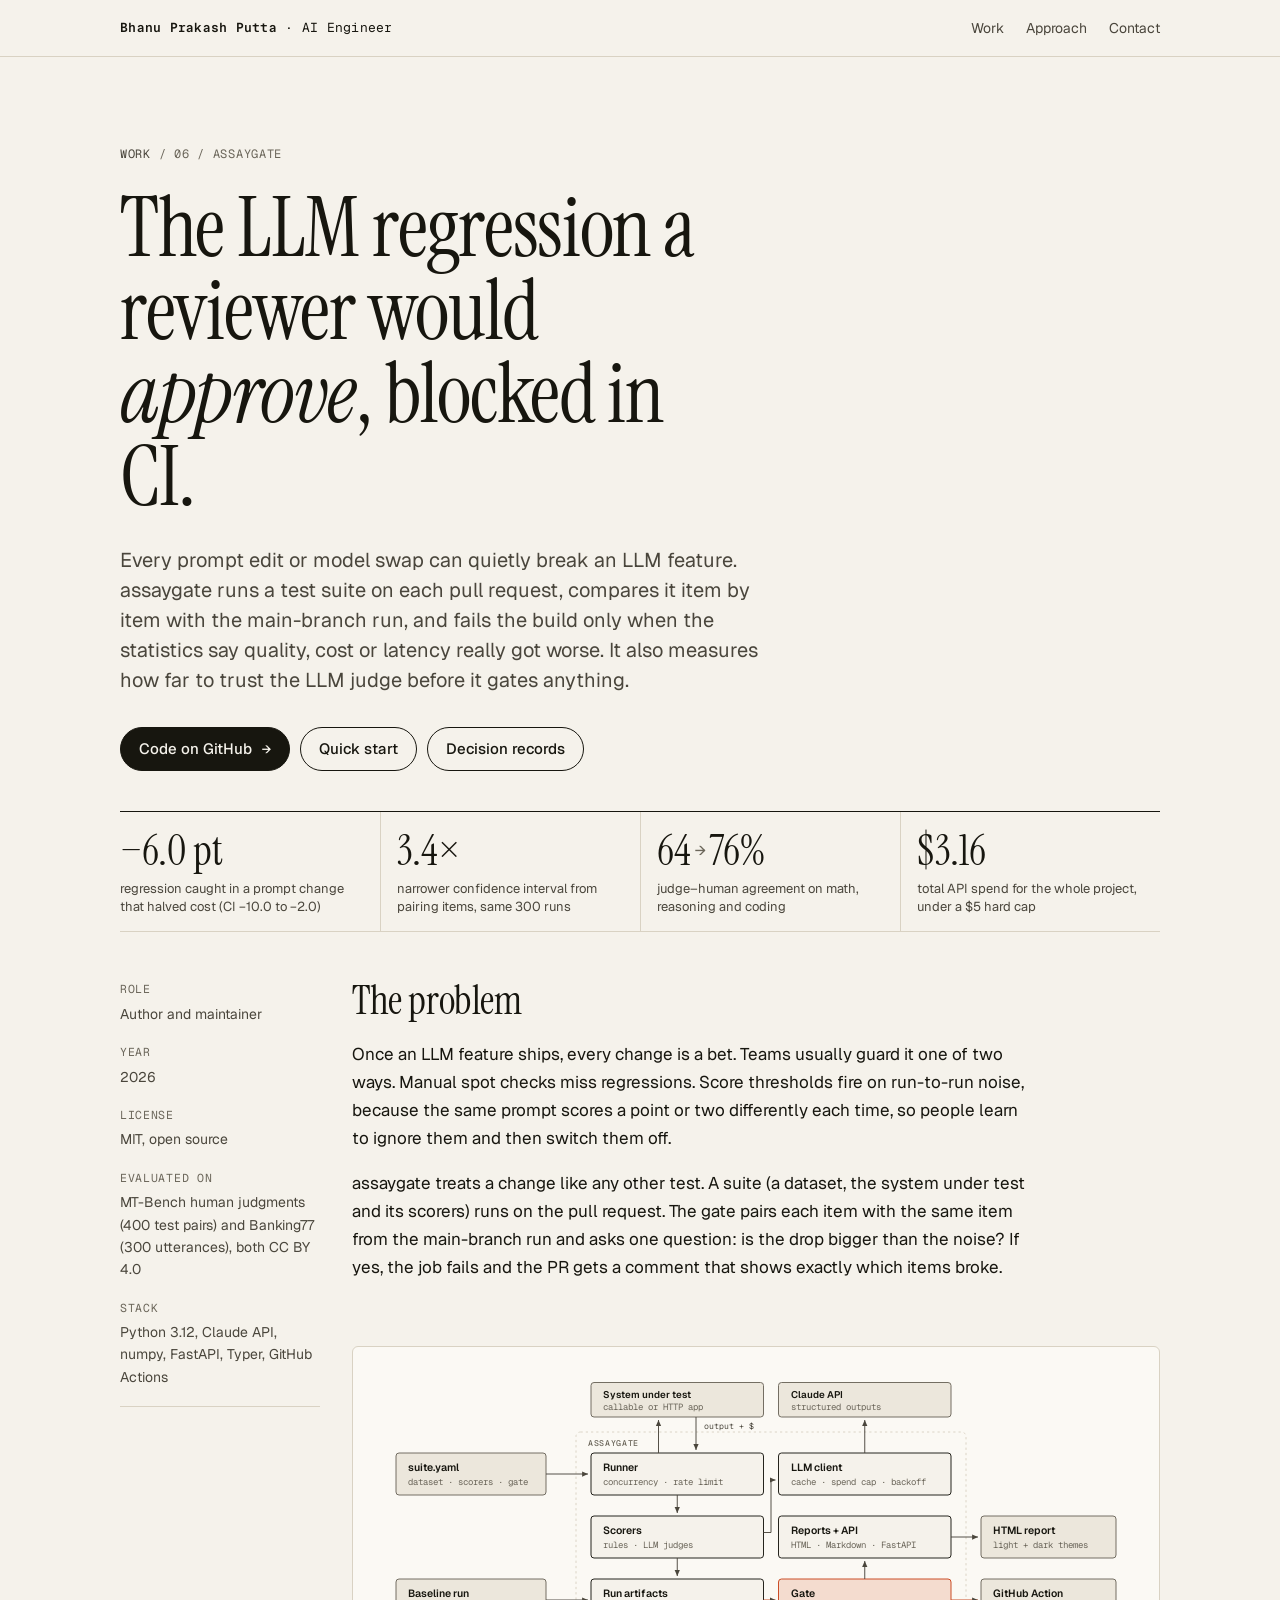
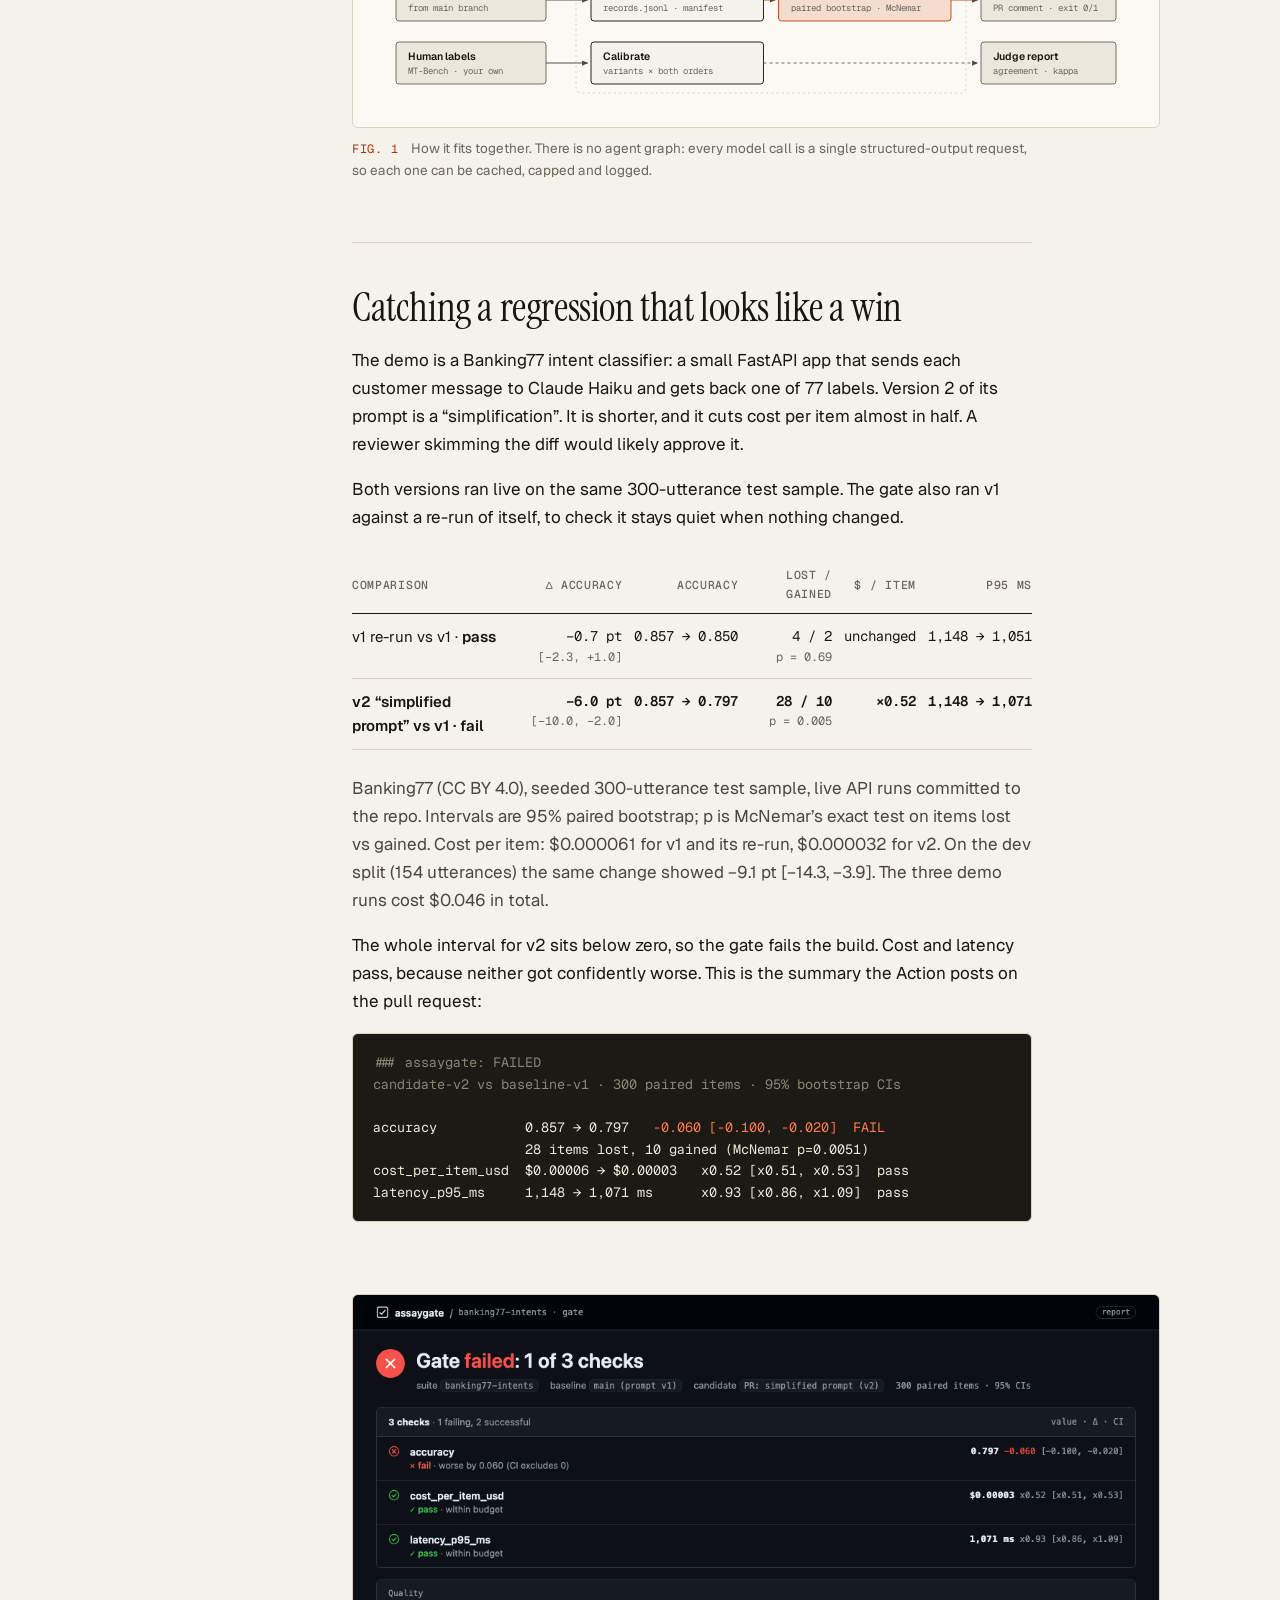
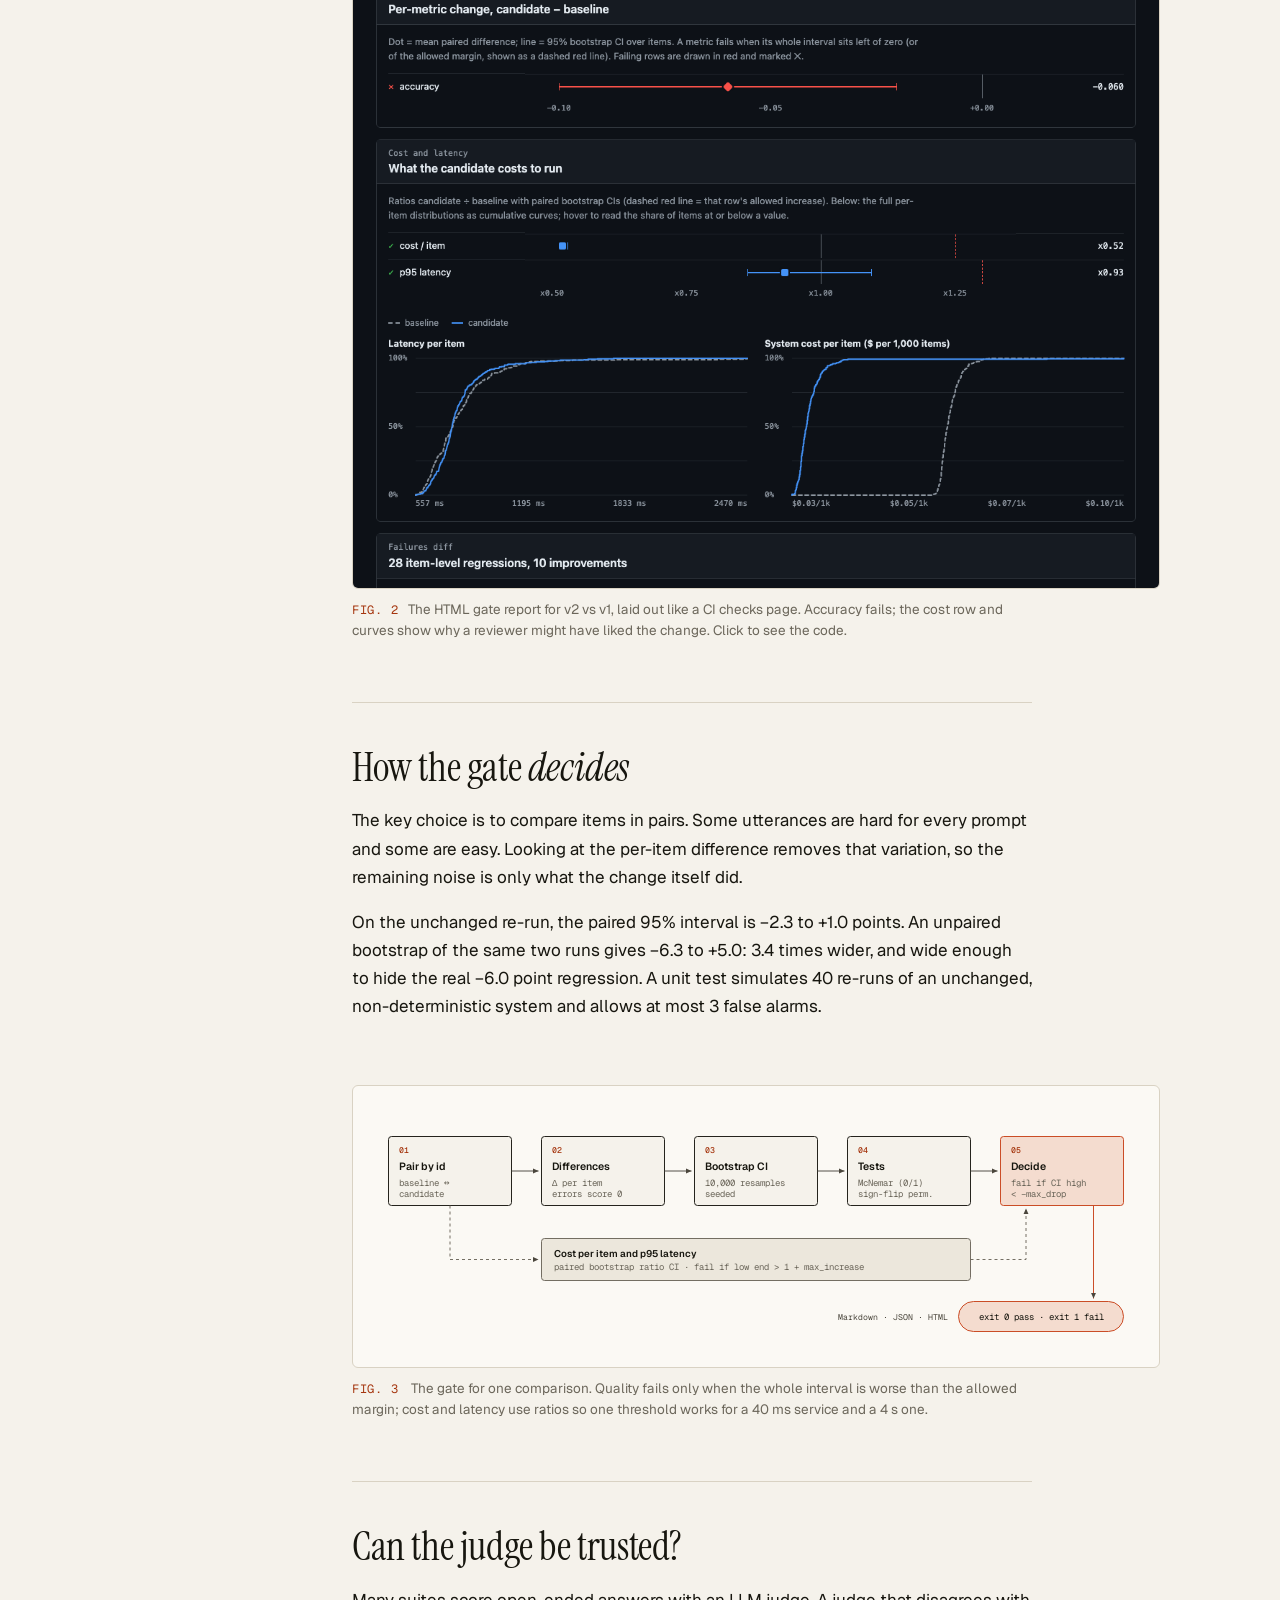
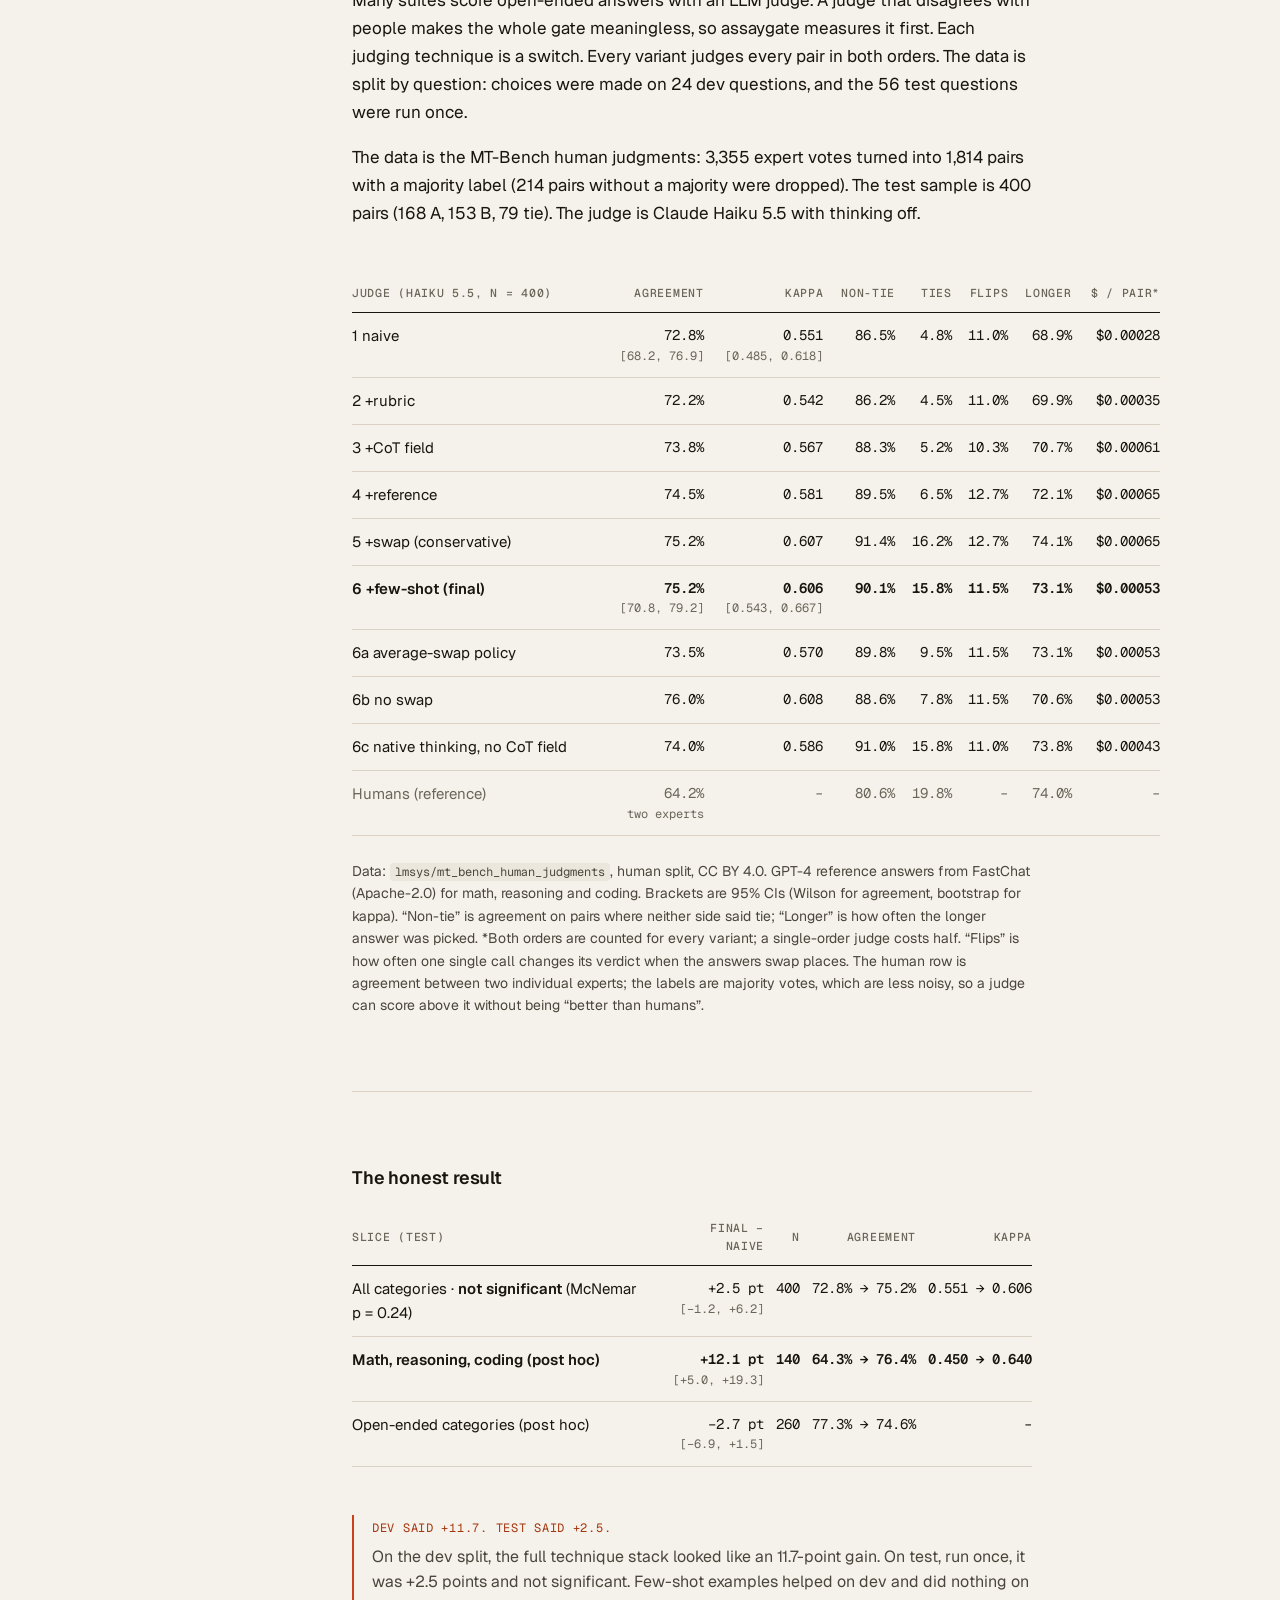
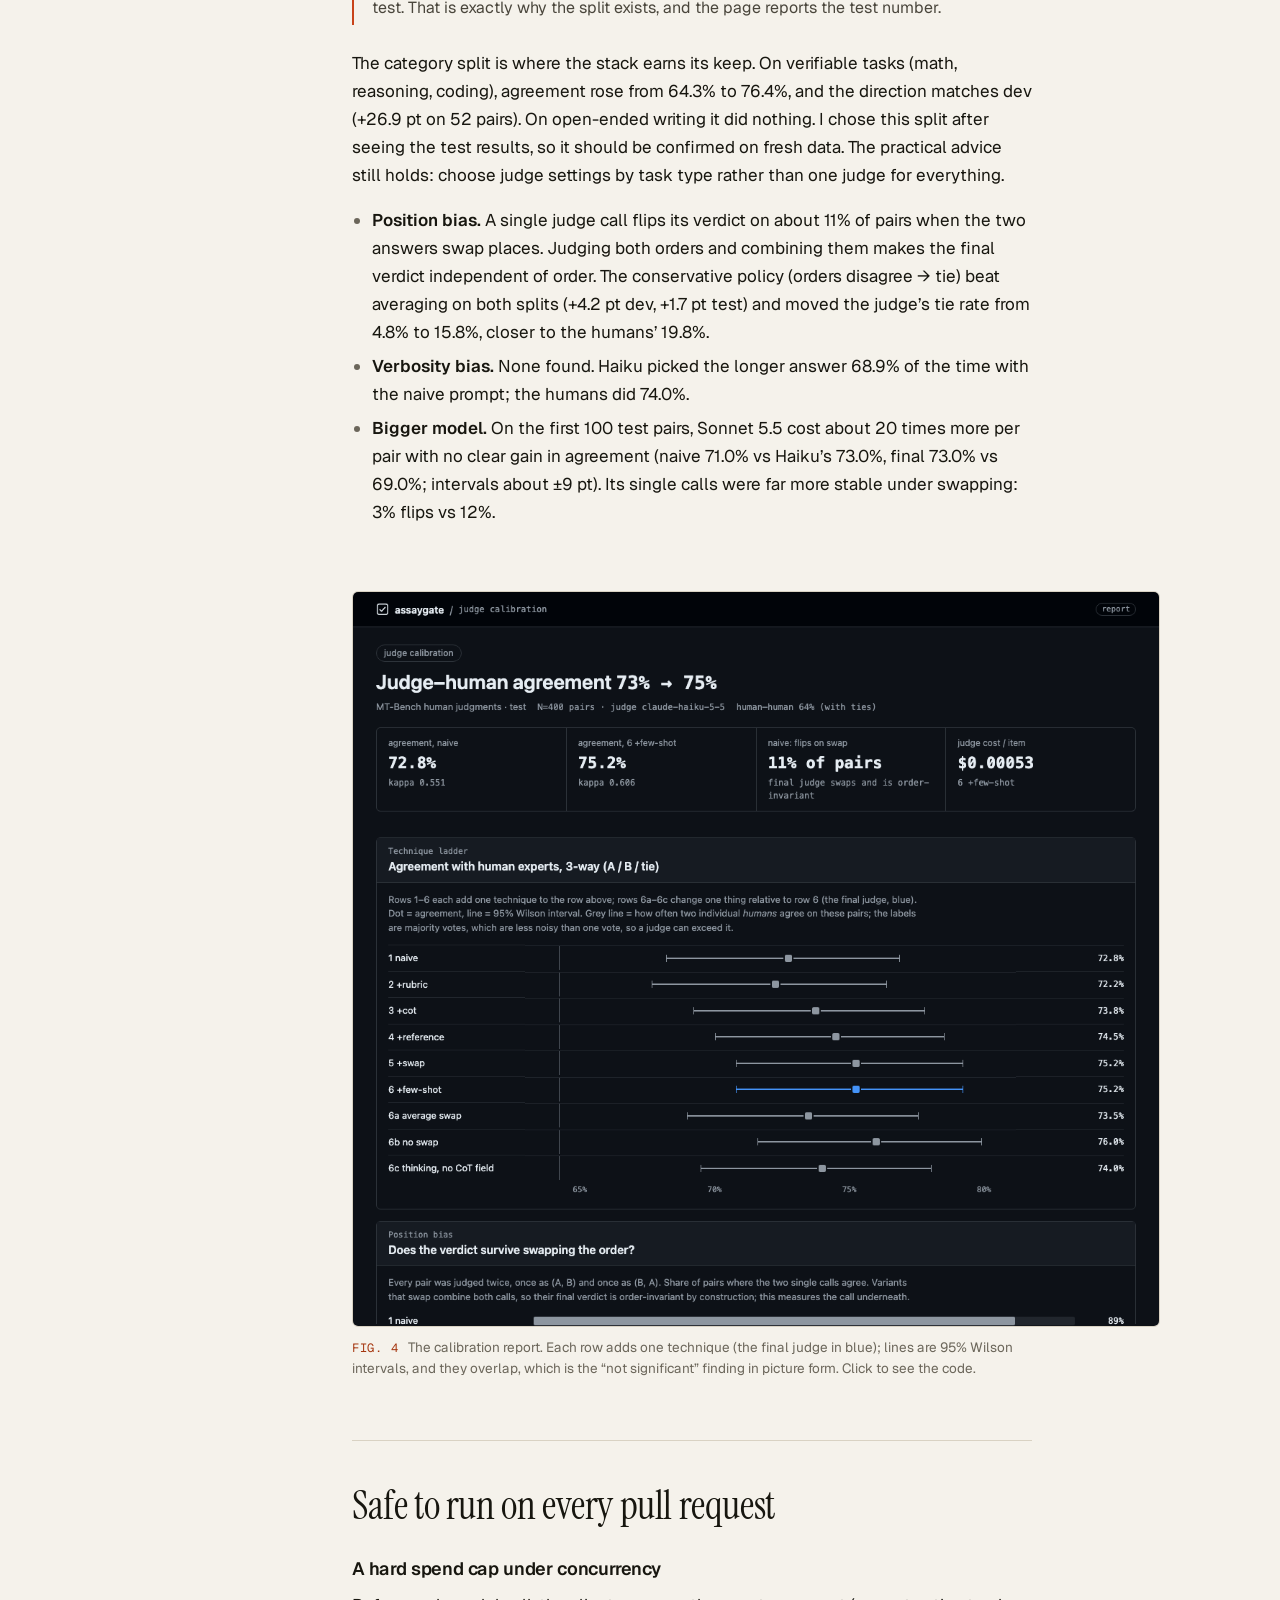
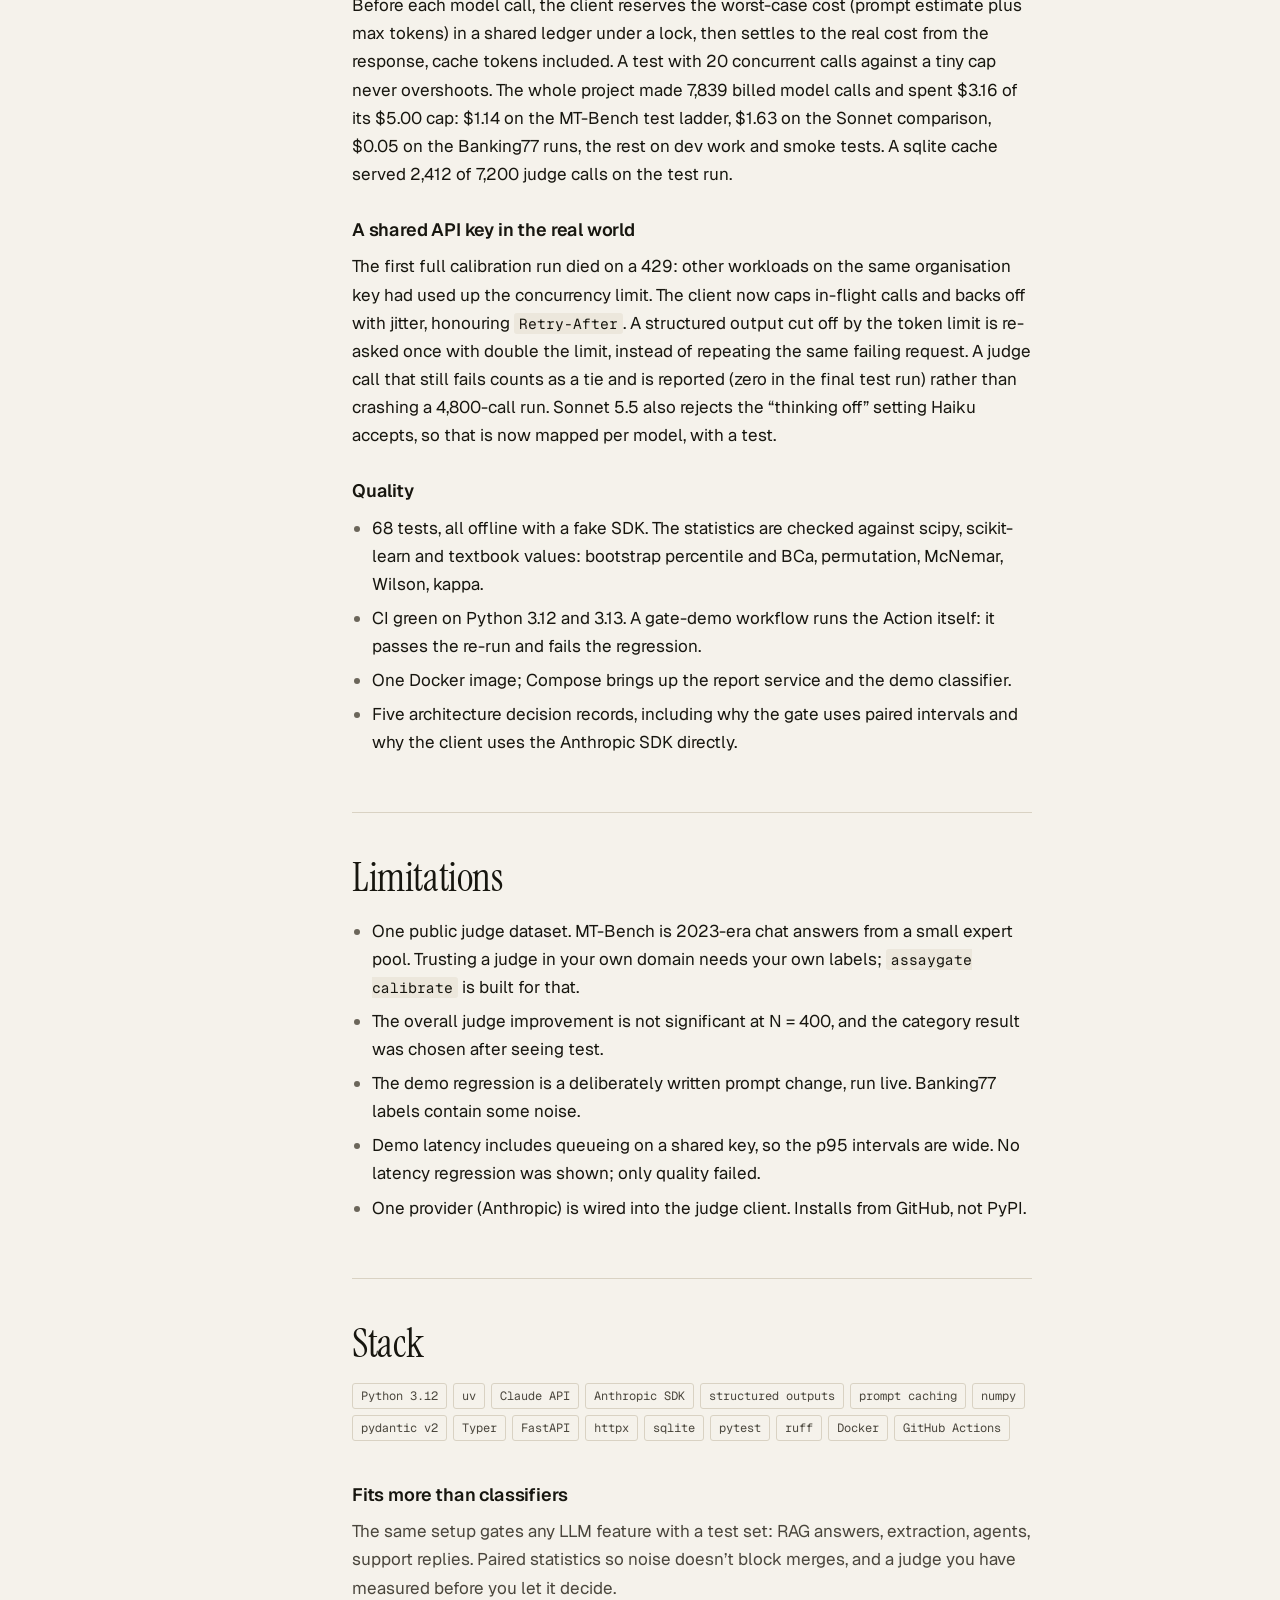
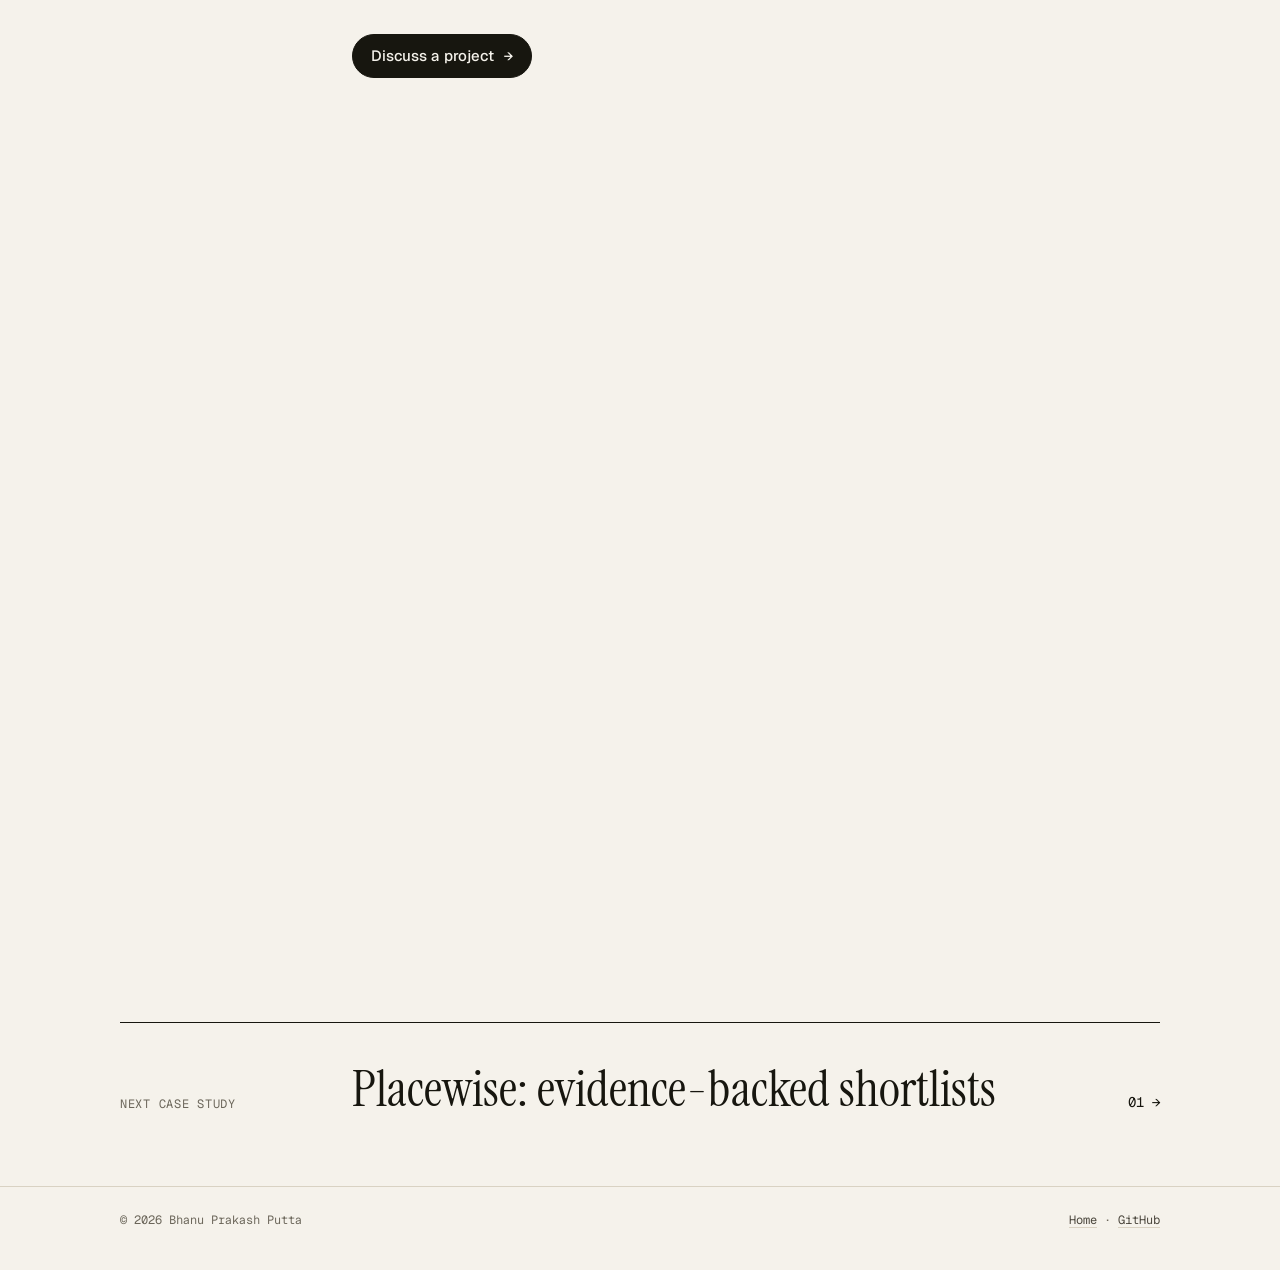
==== commit 81a9d090: "New product screenshots after giving each project its own visual identity Co-Authored-By: Claude Opu" ====
--- a/work/assaygate.html
+++ b/work/assaygate.html
@@ -160,8 +160,8 @@
       </section>
 
       <figure class="figure-wide">
-        <a class="dg-frame" href="https://github.com/bprakashputta/assaygate" style="display:block;padding:0;overflow:hidden;cursor:pointer"><img src="../assets/assaygate/gate.png" alt="assaygate gate report in dark theme: gate failed, 1 of 3 checks. Accuracy 0.797, down 0.060 with CI from −0.100 to −0.020; cost per item ×0.52 and p95 latency ×0.93 both pass. Cumulative curves of latency and cost per item for baseline and candidate." width="1120" height="1240" loading="lazy" style="max-height:none"></a>
-        <figcaption><span class="label">Fig. 2</span>The HTML gate report for v2 vs v1. Accuracy fails; the cost curve shows why a reviewer might have liked the change. Click to see the code.</figcaption>
+        <a class="dg-frame" href="https://github.com/bprakashputta/assaygate" style="display:block;padding:0;overflow:hidden;cursor:pointer"><img src="../assets/assaygate/gate.png" alt="assaygate gate report, styled like a CI checks page in dark theme: red status icon and &quot;Gate failed: 1 of 3 checks&quot;, then a checks list. Accuracy 0.797 fails, down 0.060 with CI from −0.100 to −0.020; cost per item ×0.52 and p95 latency ×0.93 pass. Below, interval plots per check and cumulative curves of latency and cost per item, baseline dashed grey, candidate blue." width="1120" height="1240" loading="lazy" style="max-height:none"></a>
+        <figcaption><span class="label">Fig. 2</span>The HTML gate report for v2 vs v1, laid out like a CI checks page. Accuracy fails; the cost row and curves show why a reviewer might have liked the change. Click to see the code.</figcaption>
       </figure>
 
       <section class="body">
@@ -252,8 +252,8 @@
       </section>
 
       <figure class="figure-wide">
-        <a class="dg-frame" href="https://github.com/bprakashputta/assaygate" style="display:block;padding:0;overflow:hidden;cursor:pointer"><img src="../assets/assaygate/calibration.png" alt="assaygate judge calibration report: judge–human agreement 72.8% naive to 75.2% final on 400 MT-Bench test pairs, with a dot-and-interval chart of agreement for each judge variant." width="1120" height="1020" loading="lazy" style="max-height:none"></a>
-        <figcaption><span class="label">Fig. 4</span>The calibration report. Each row adds one technique; lines are 95% Wilson intervals, and they overlap, which is the “not significant” finding in picture form. Click to see the code.</figcaption>
+        <a class="dg-frame" href="https://github.com/bprakashputta/assaygate" style="display:block;padding:0;overflow:hidden;cursor:pointer"><img src="../assets/assaygate/calibration.png" alt="assaygate judge calibration report in dark theme: judge–human agreement 73% to 75% (72.8% naive, 75.2% final) on 400 MT-Bench test pairs, stat strip with kappa, swap flips and cost per item, and a dot-and-interval chart of agreement for each judge variant with the final judge in blue." width="1120" height="1020" loading="lazy" style="max-height:none"></a>
+        <figcaption><span class="label">Fig. 4</span>The calibration report. Each row adds one technique (the final judge in blue); lines are 95% Wilson intervals, and they overlap, which is the “not significant” finding in picture form. Click to see the code.</figcaption>
       </figure>
 
       <section class="body">
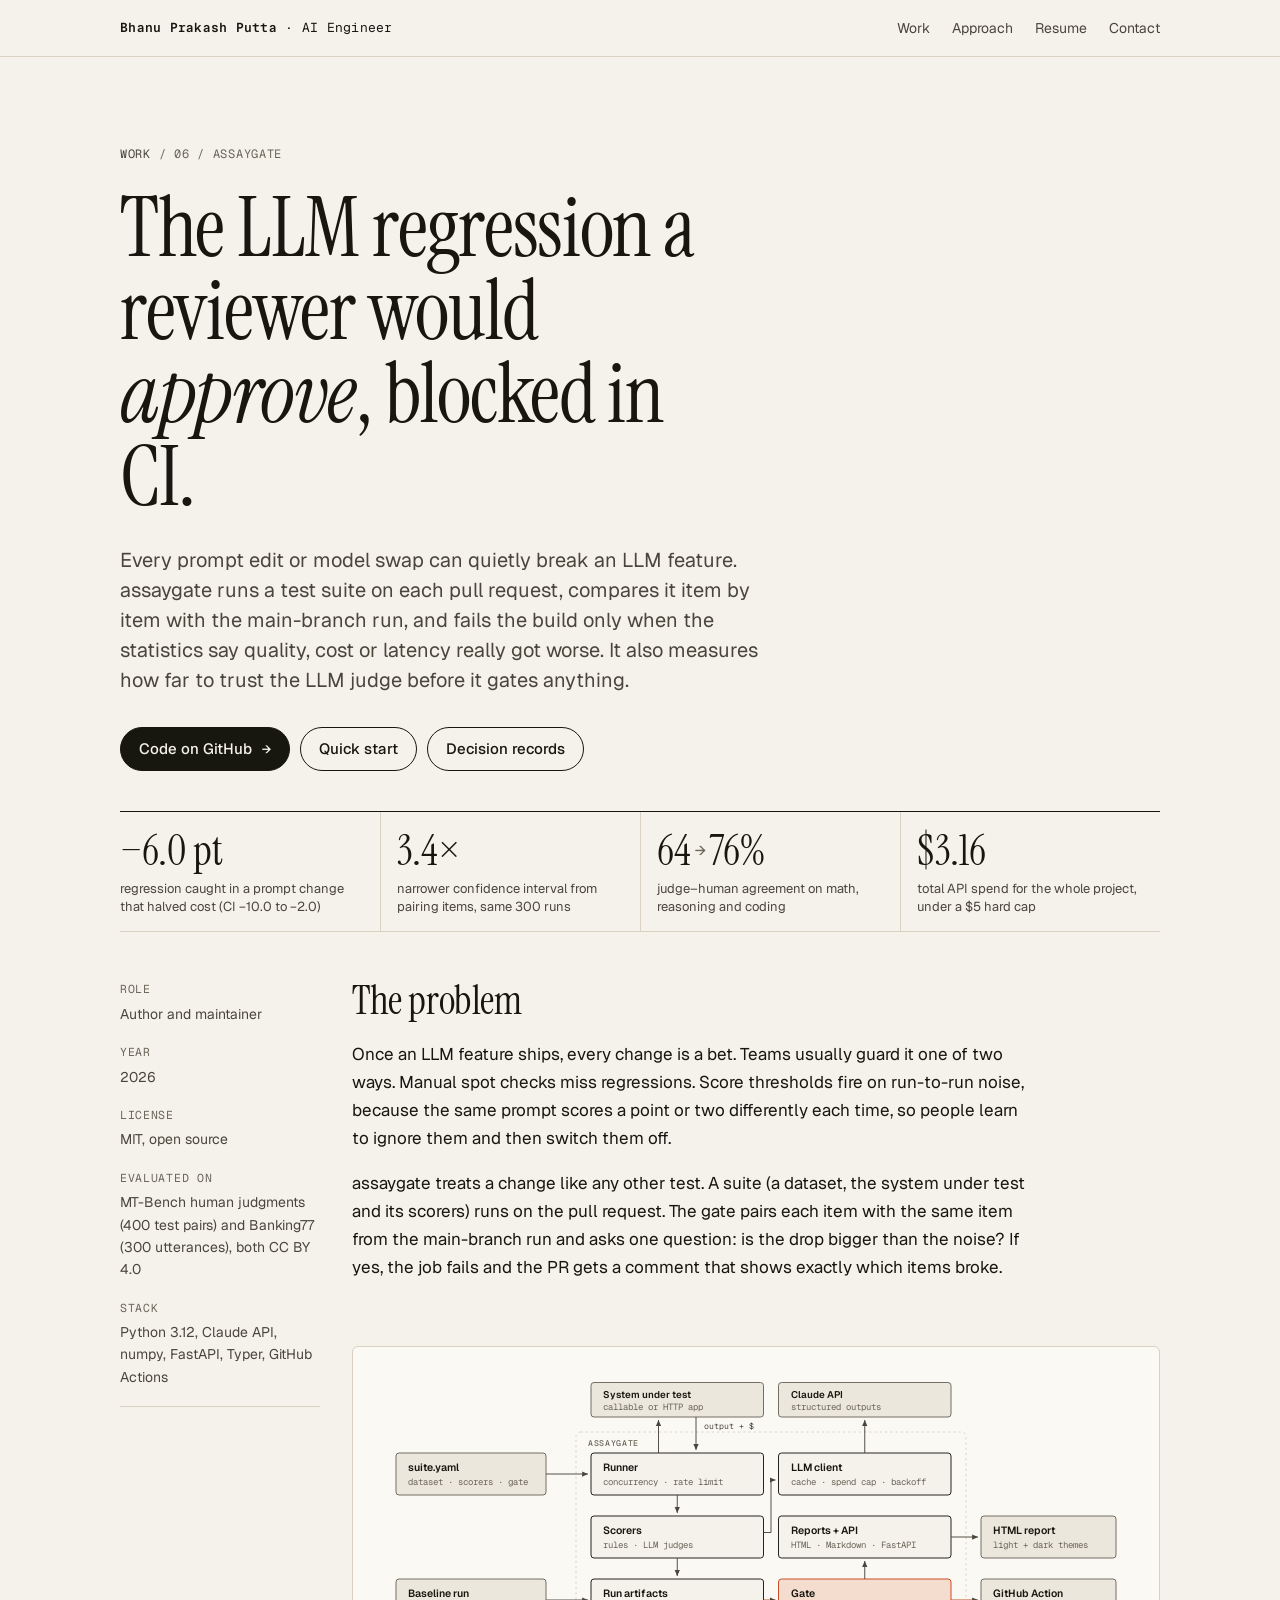
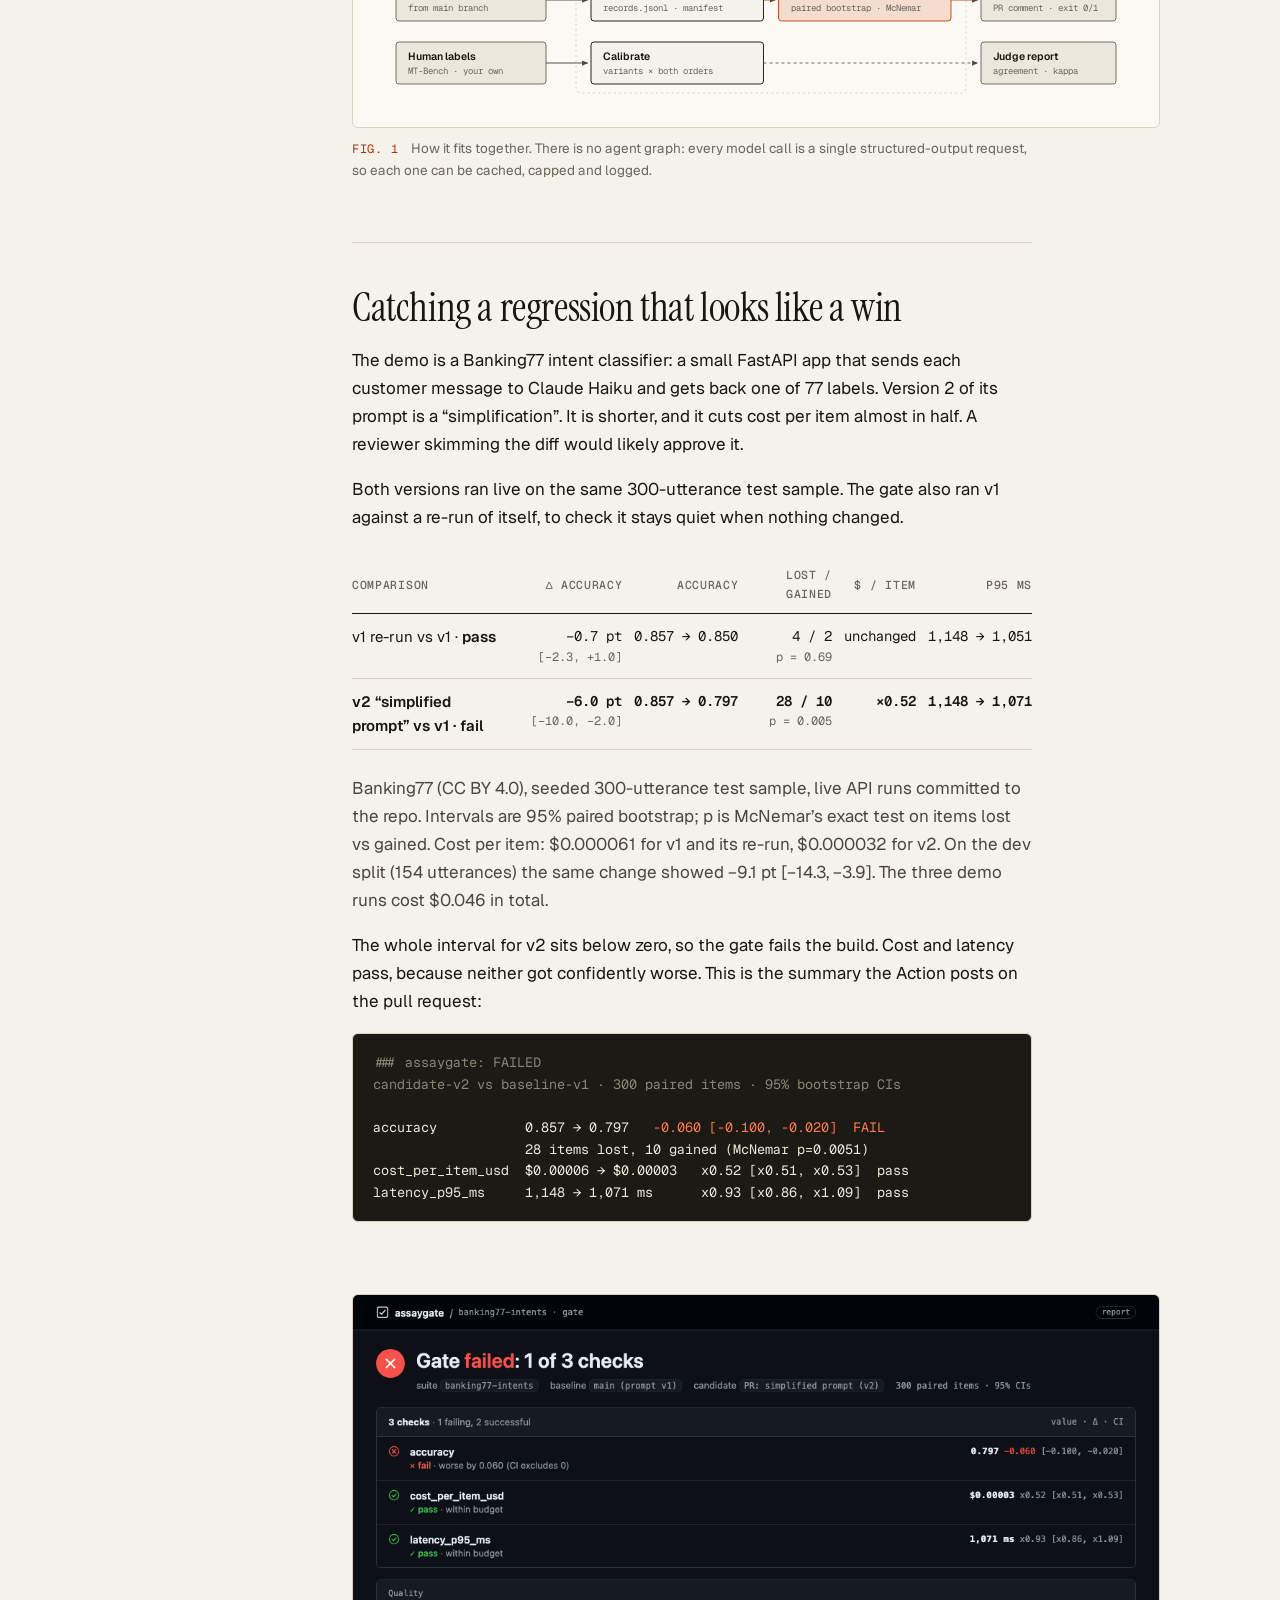
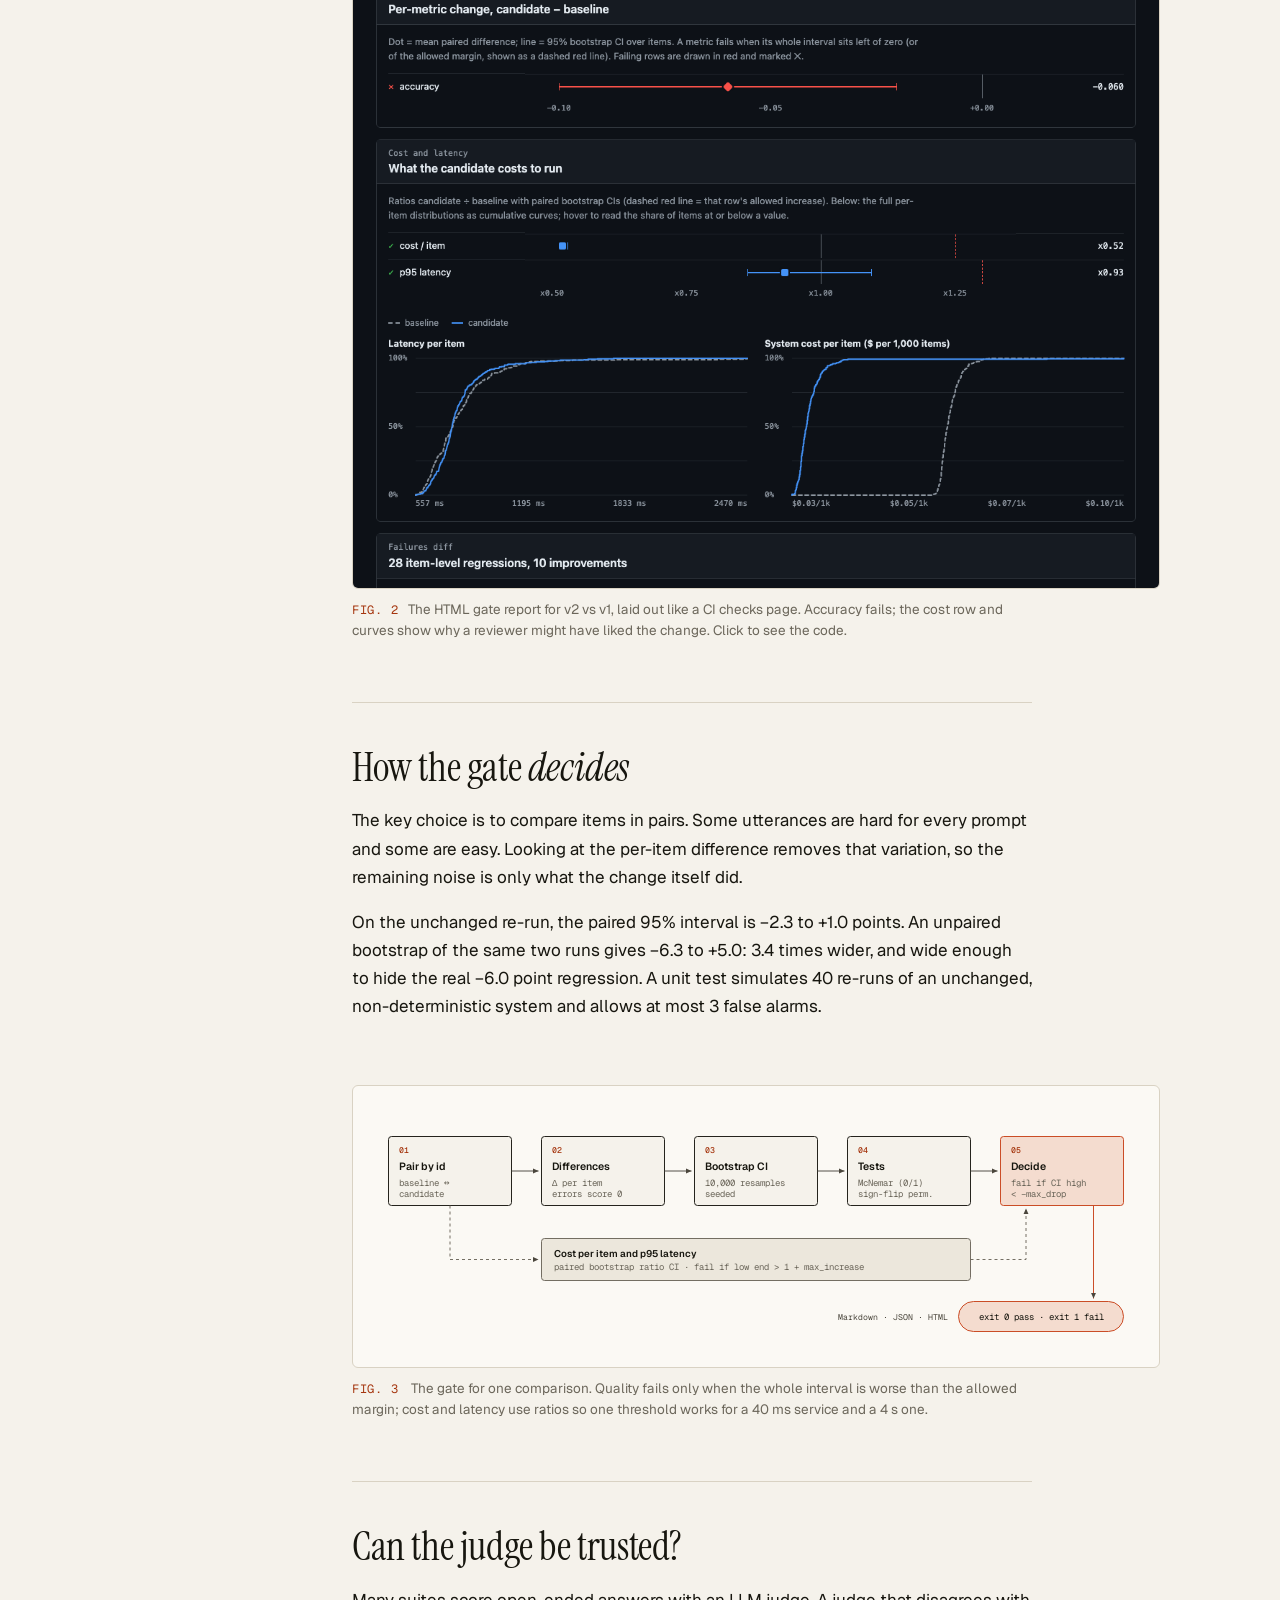
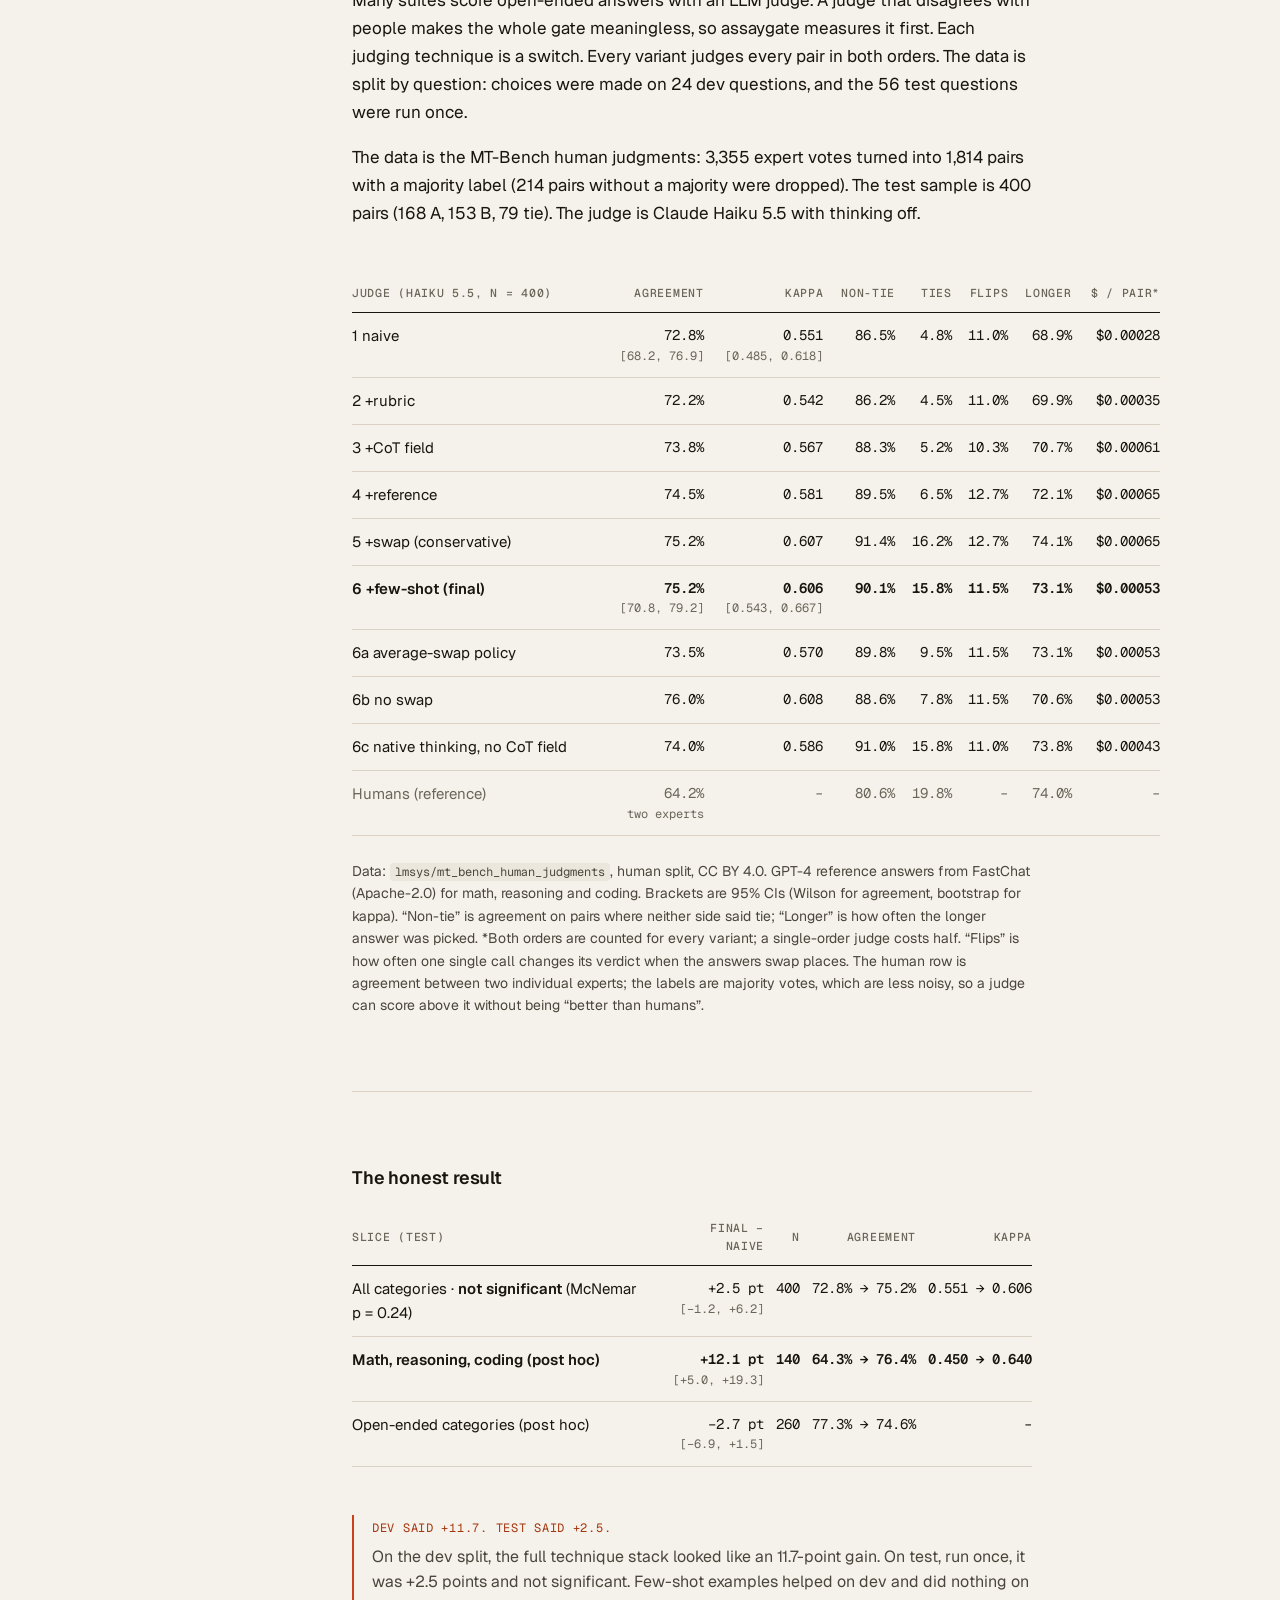
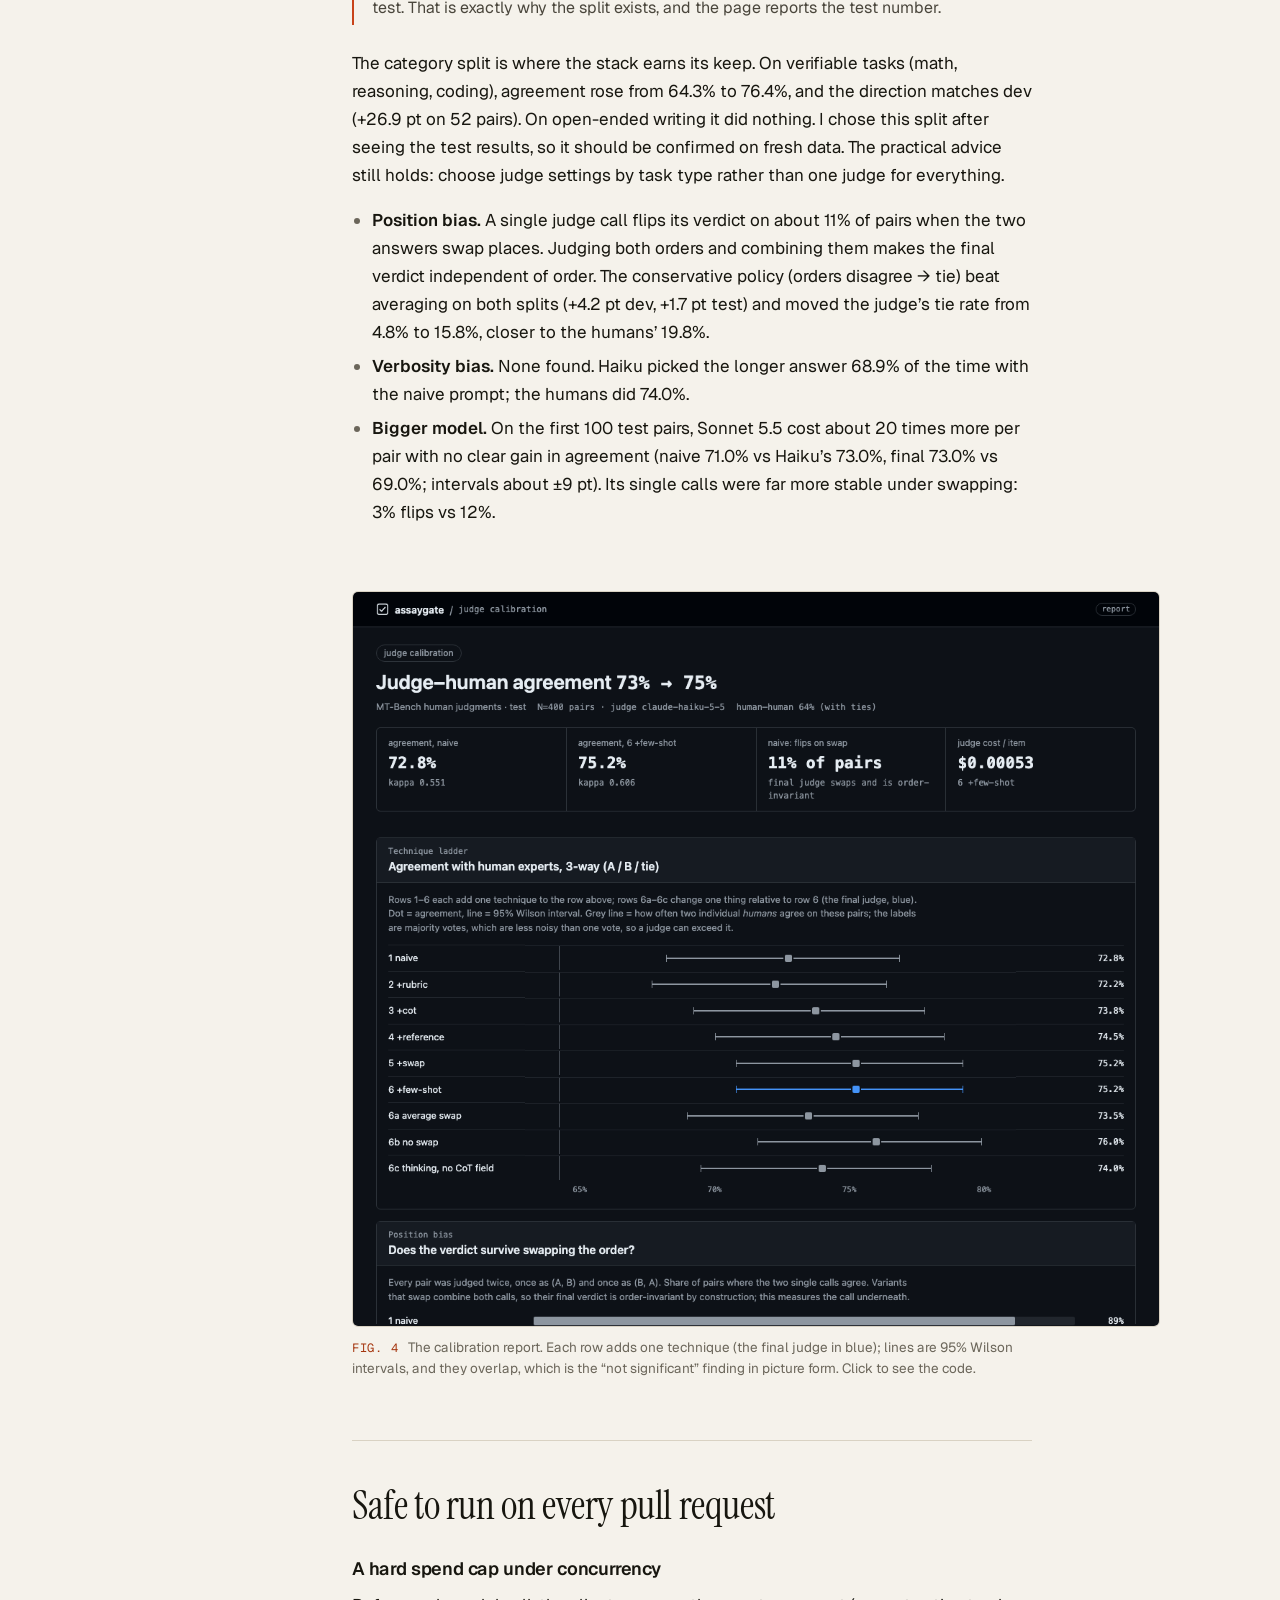
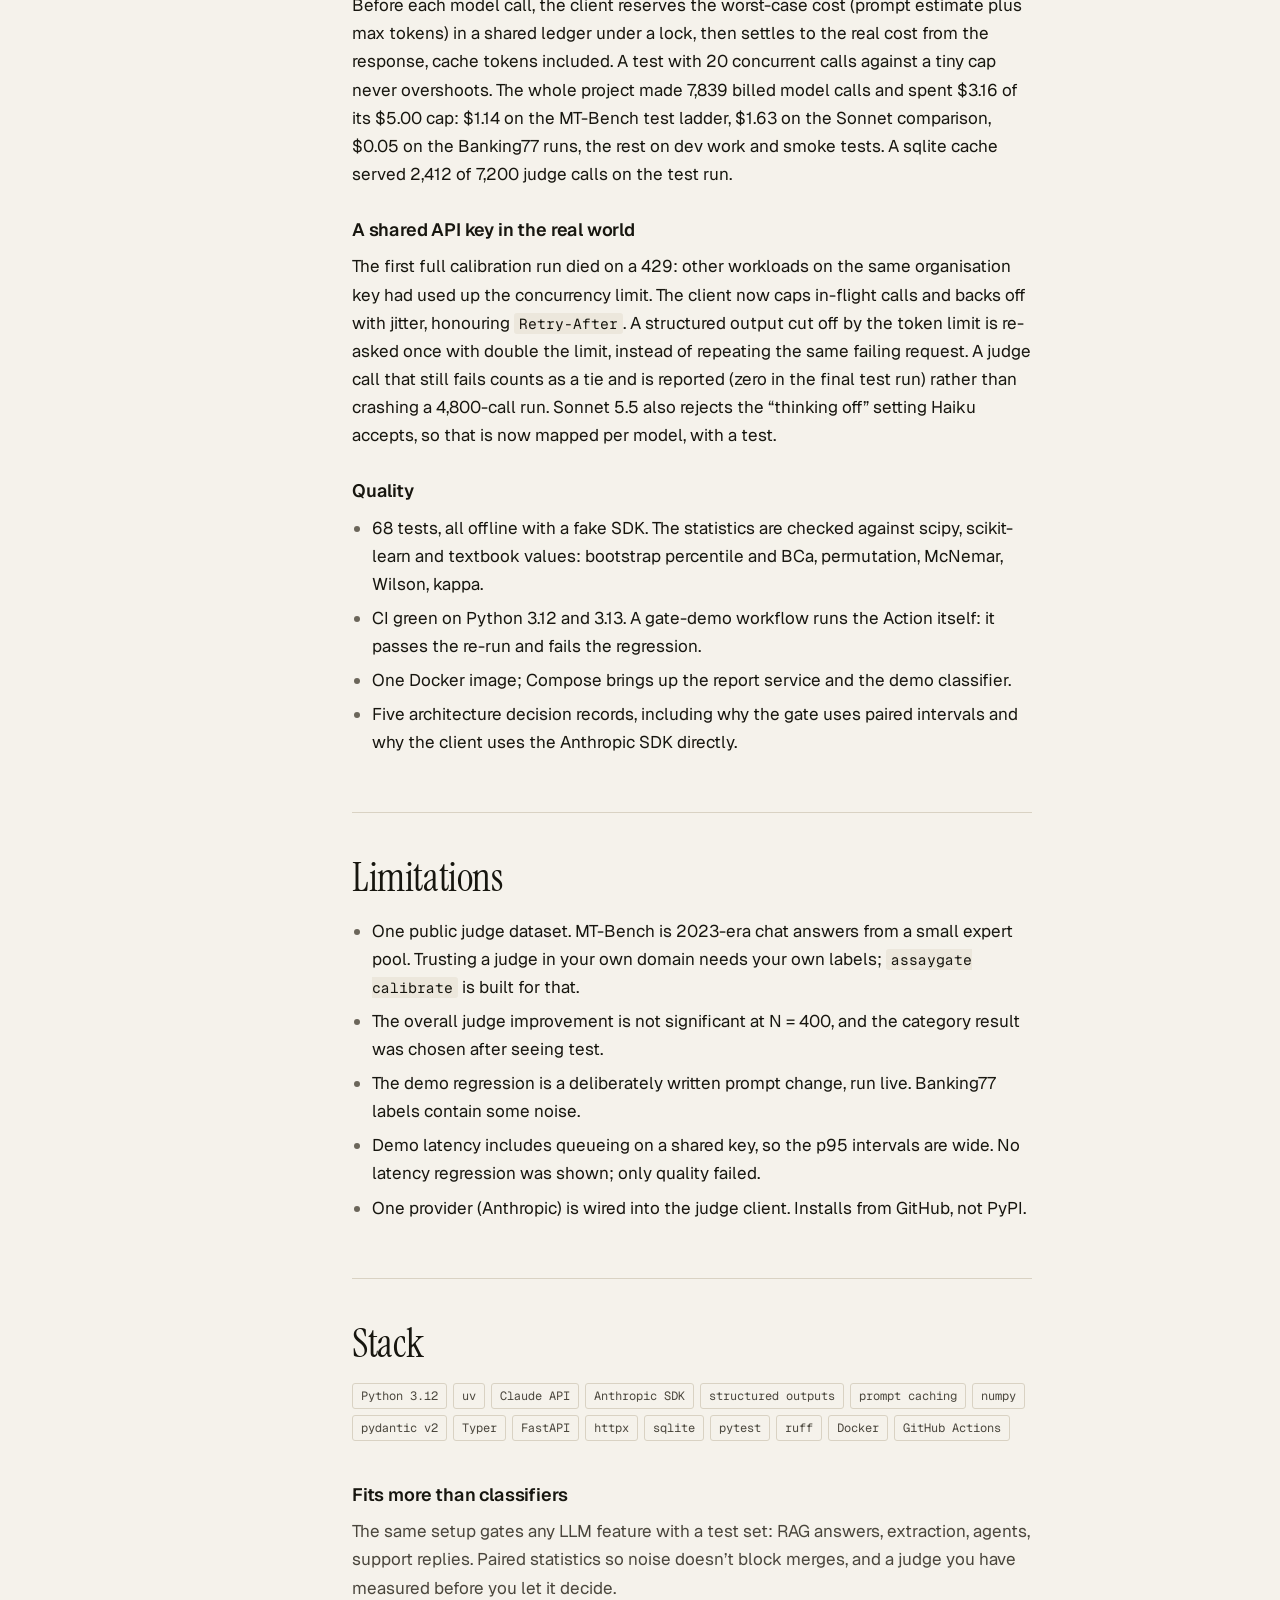
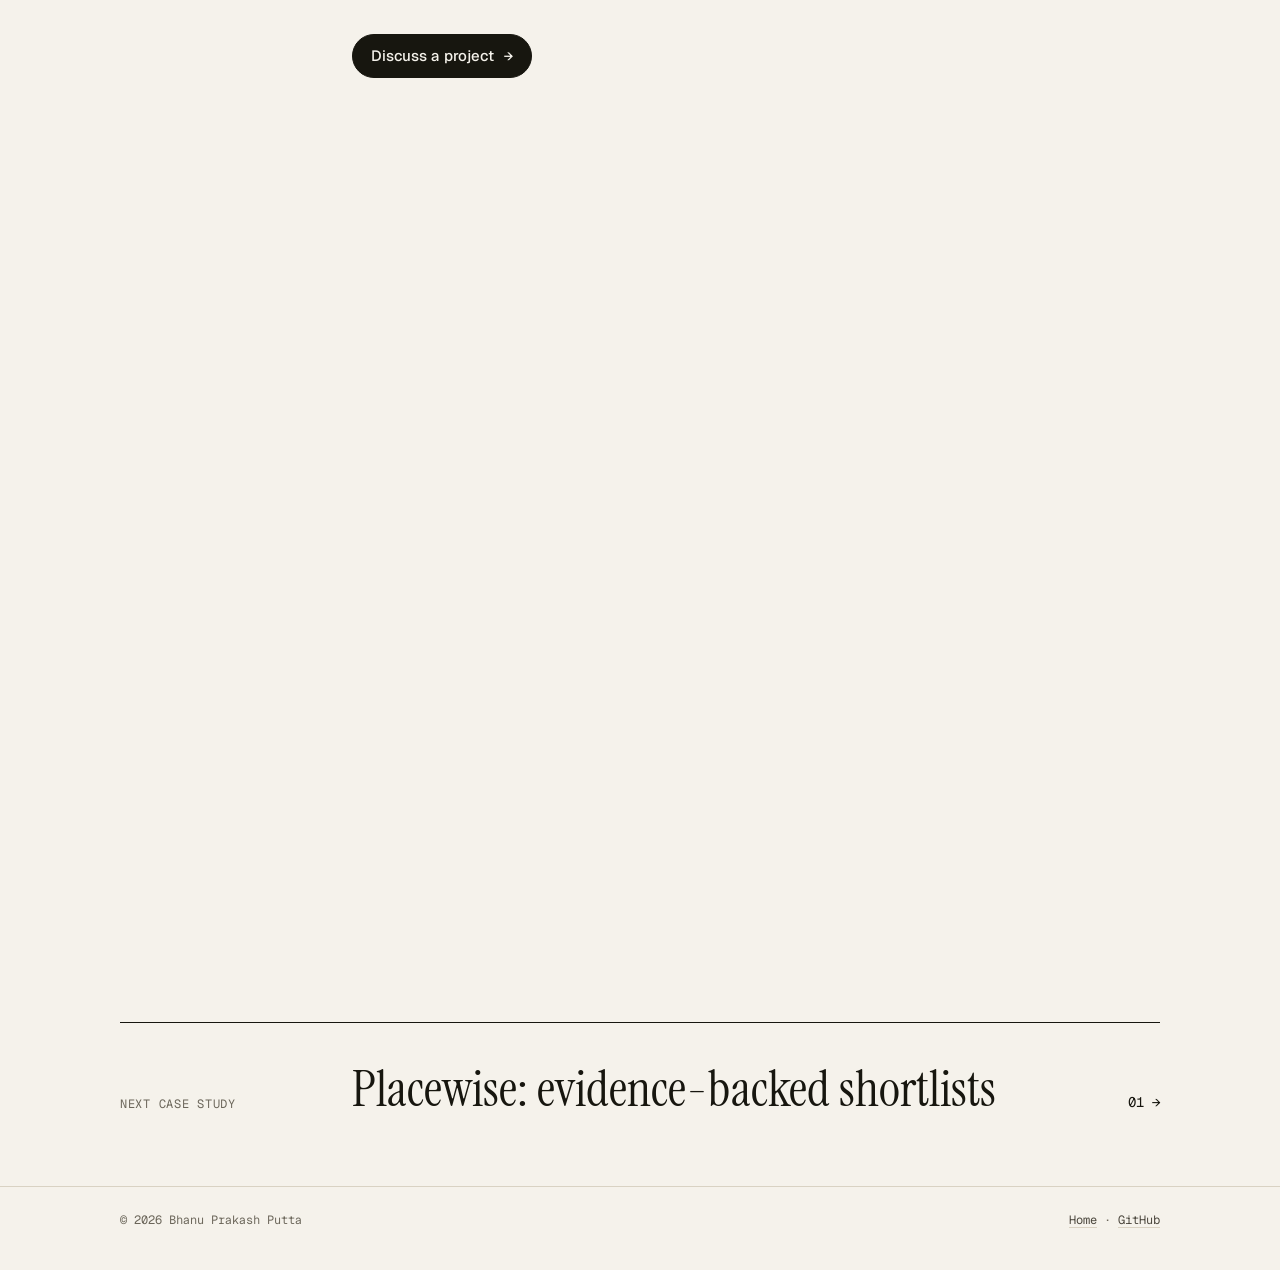
==== commit ab5986bb: "Link resume from navbar and homepage Co-Authored-By: Claude Opus 5.5 <noreply@anthropic.com> Claude-" ====
--- a/work/assaygate.html
+++ b/work/assaygate.html
@@ -31,6 +31,7 @@
       <nav aria-label="Primary">
         <a href="../#work">Work</a>
         <a href="../#approach" class="hide-sm">Approach</a>
+        <a href="../resume.pdf" target="_blank" rel="noopener">Resume</a>
         <a href="../#contact">Contact</a>
       </nav>
     </div>
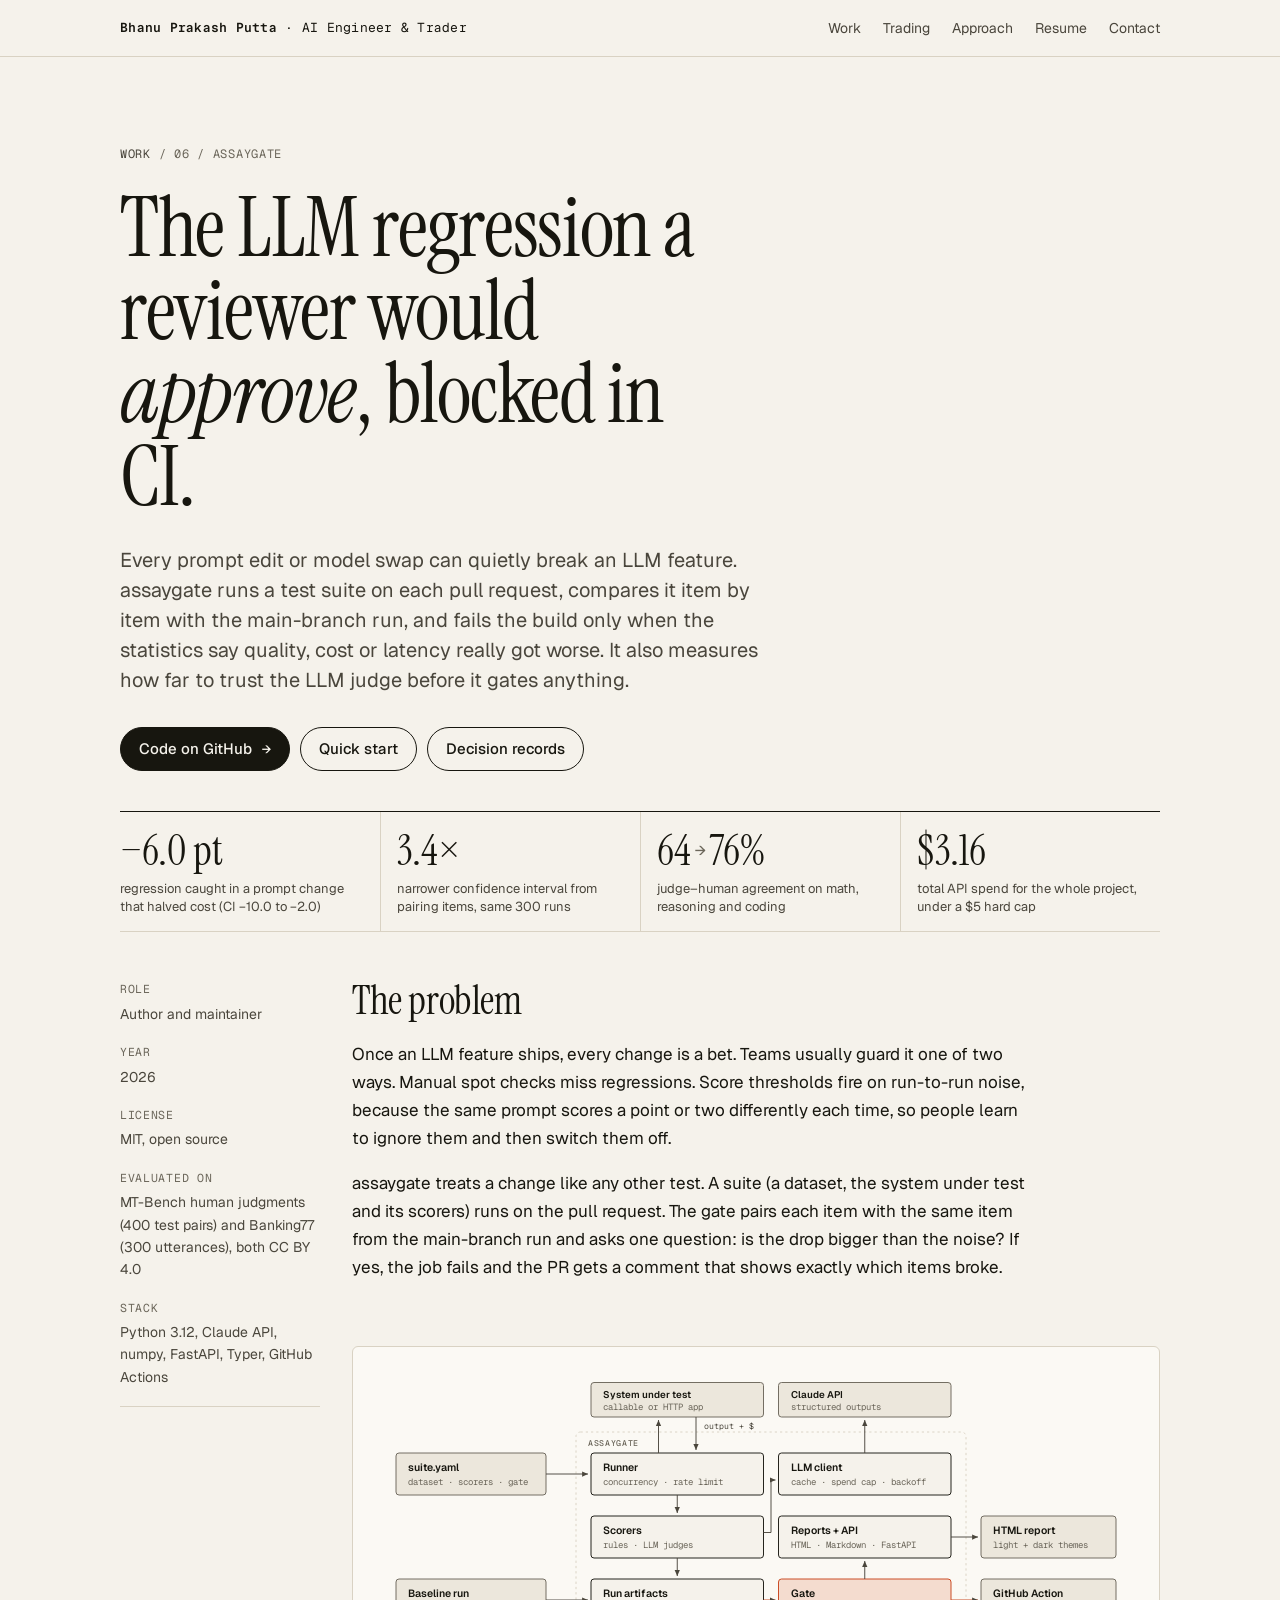
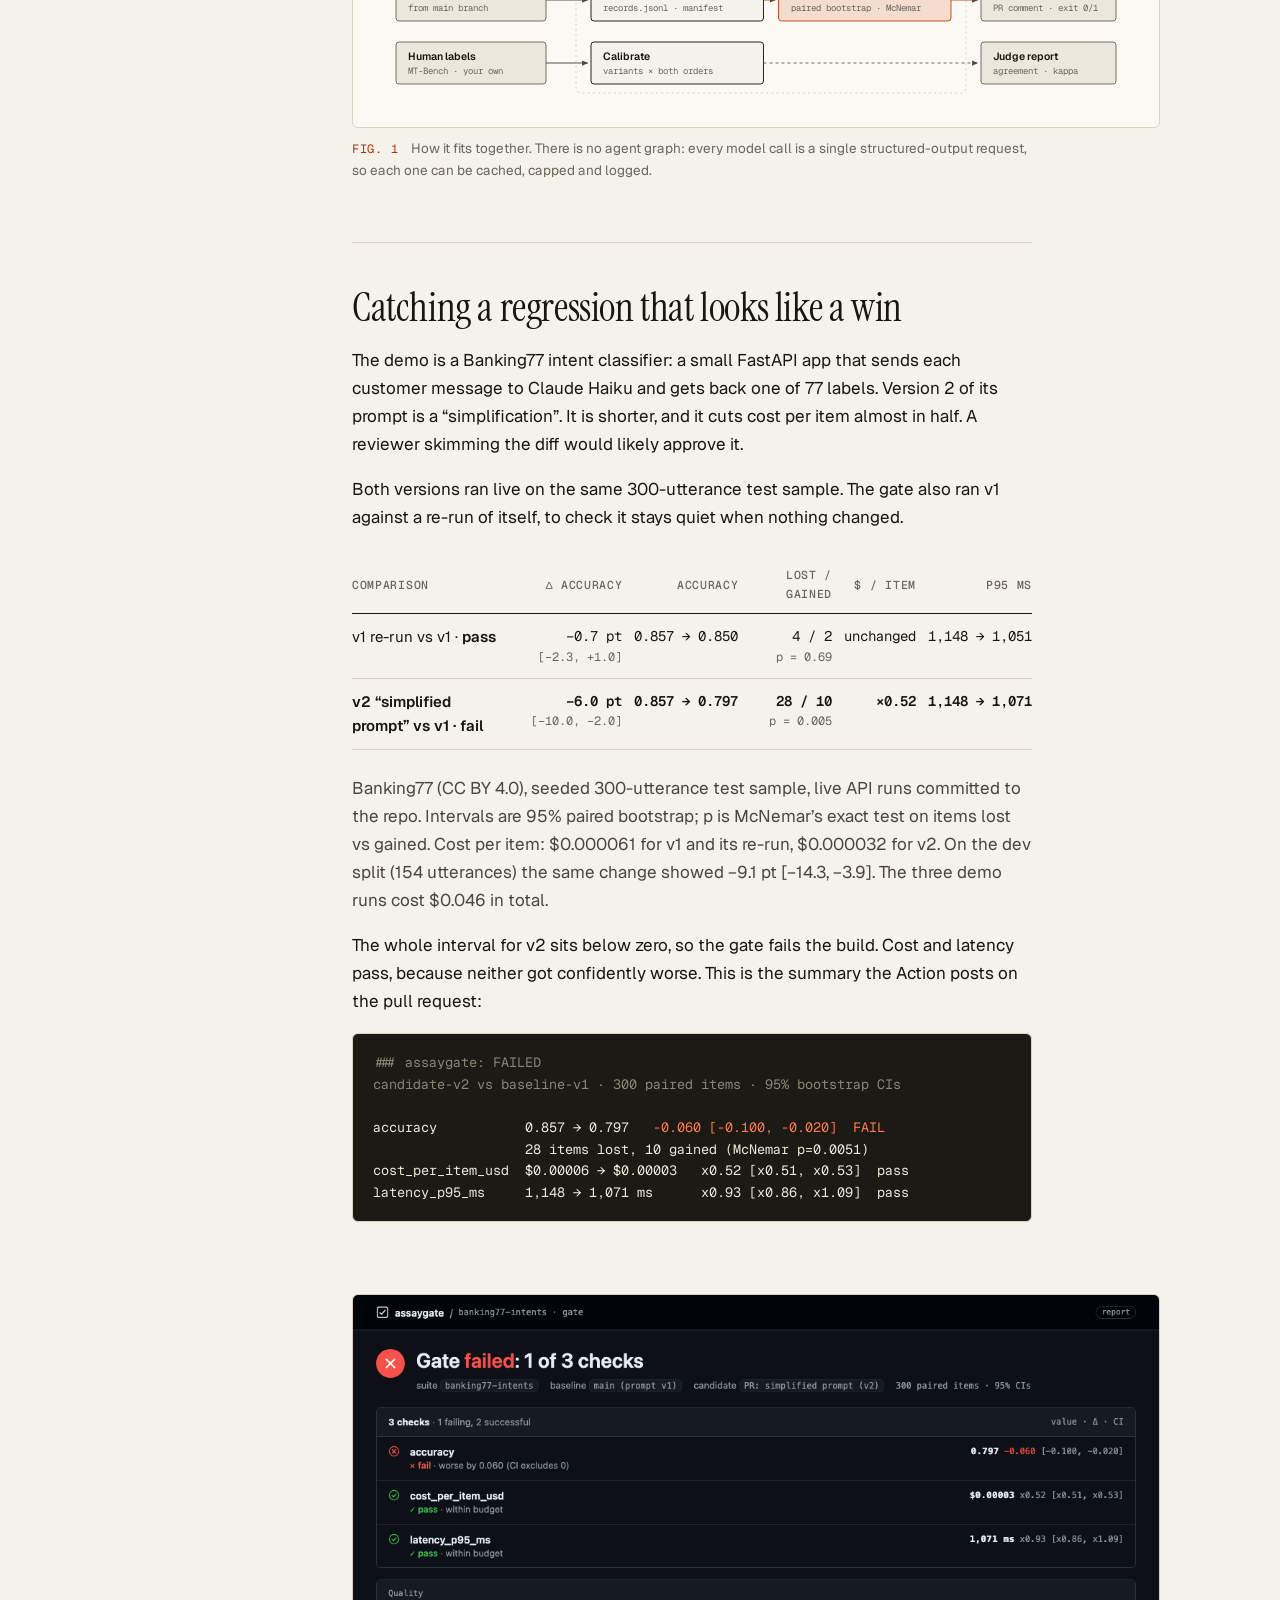
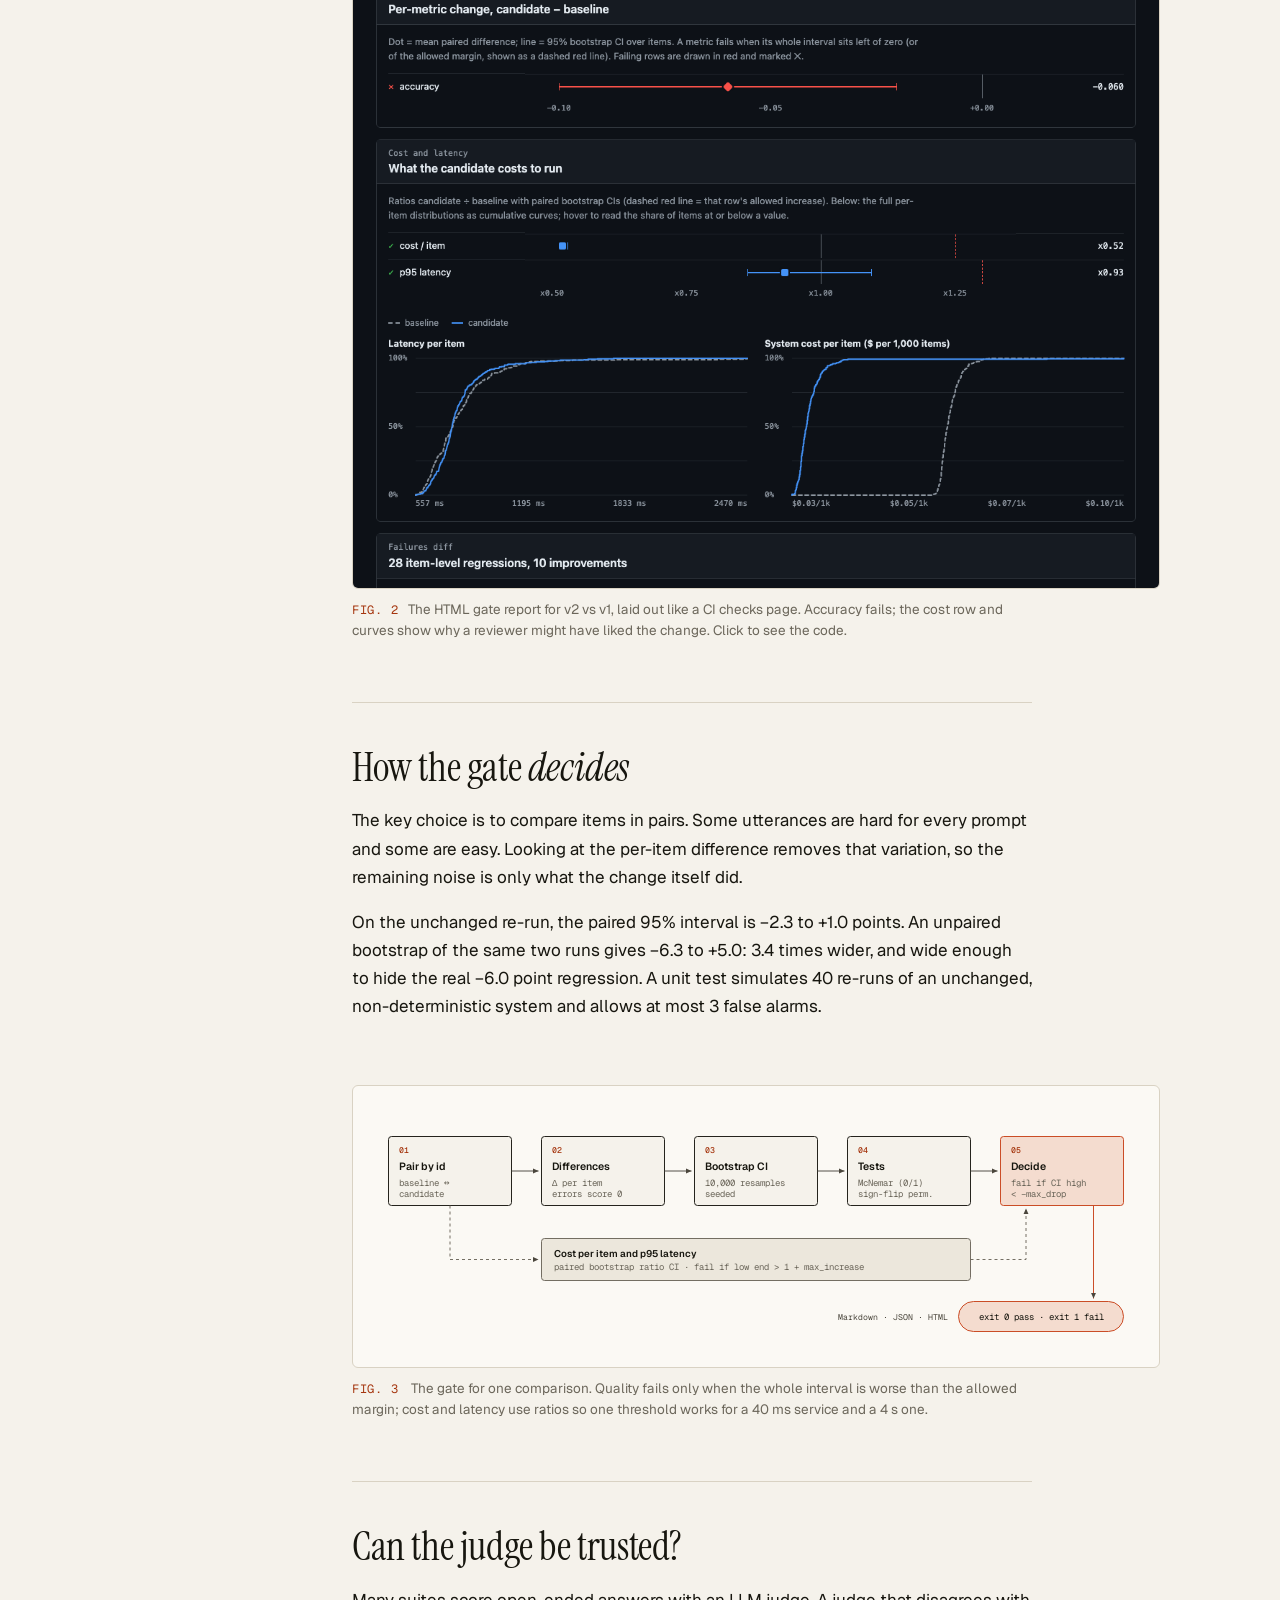
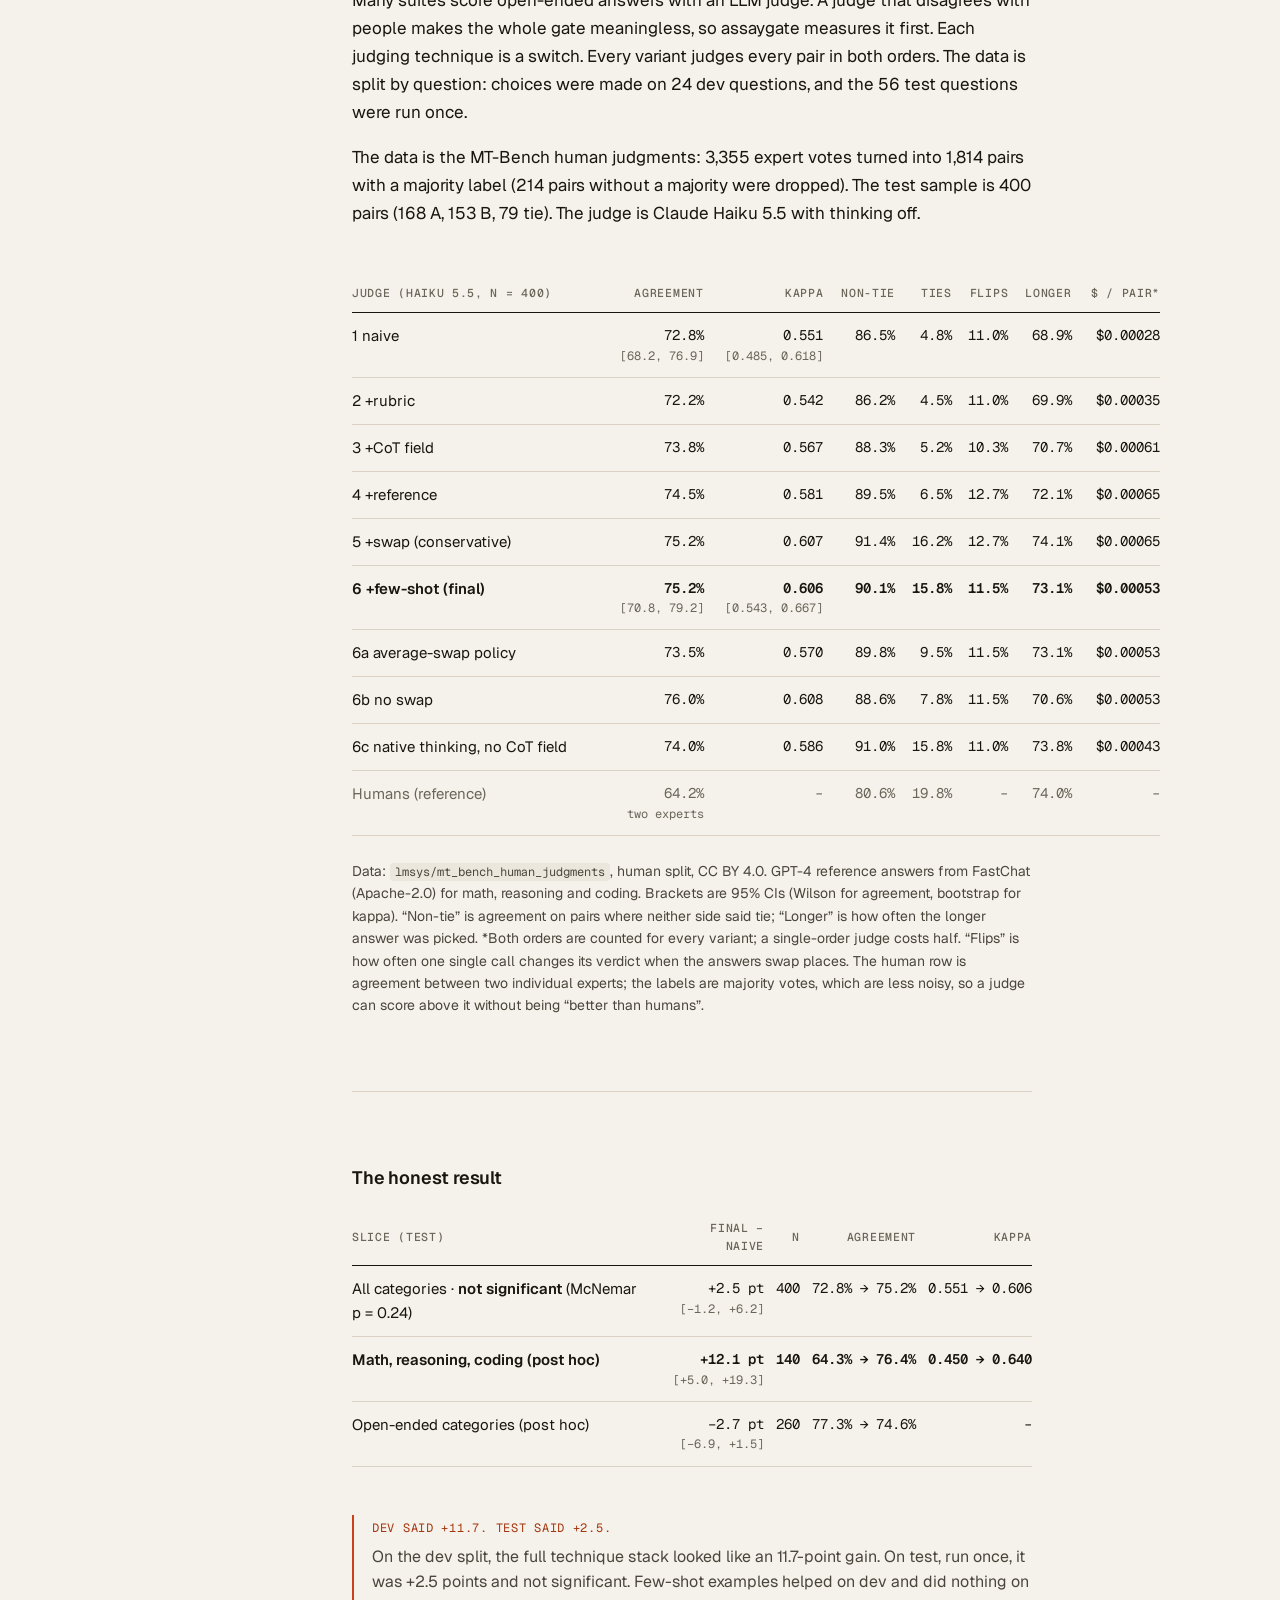
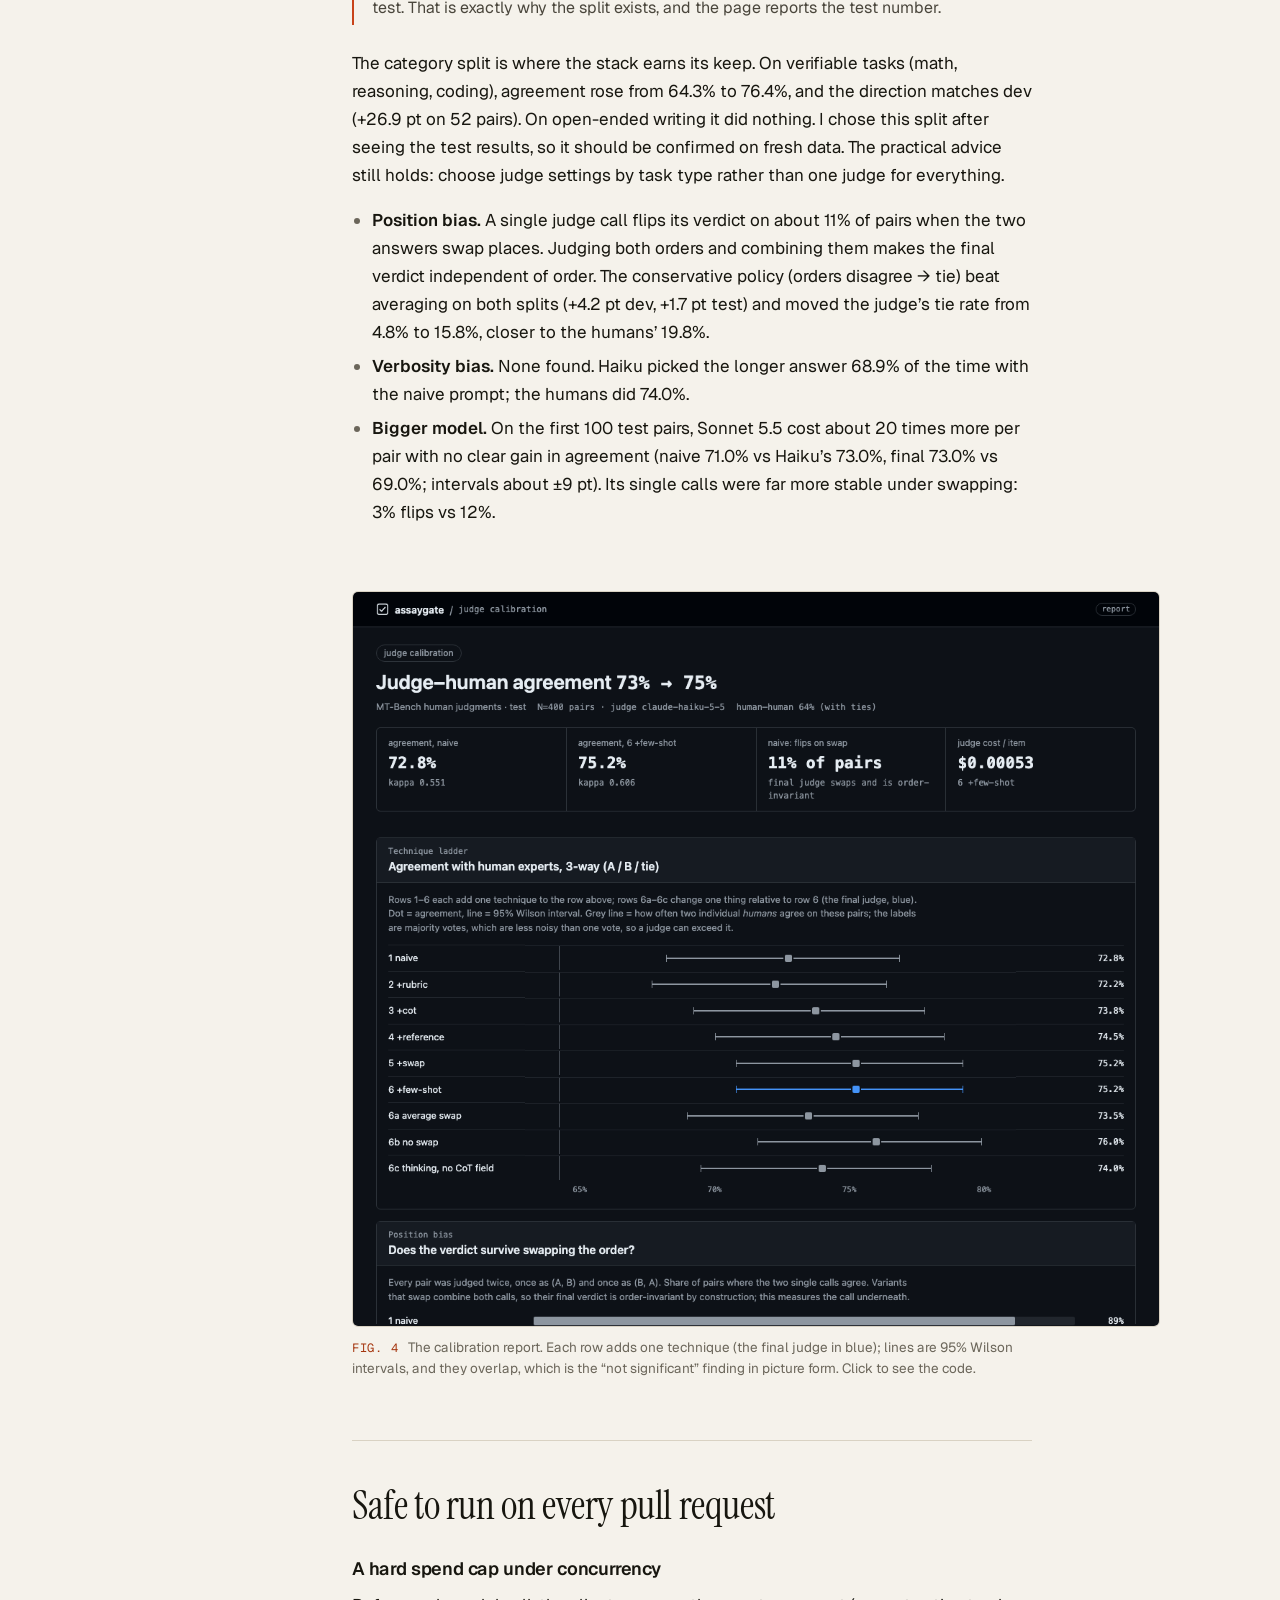
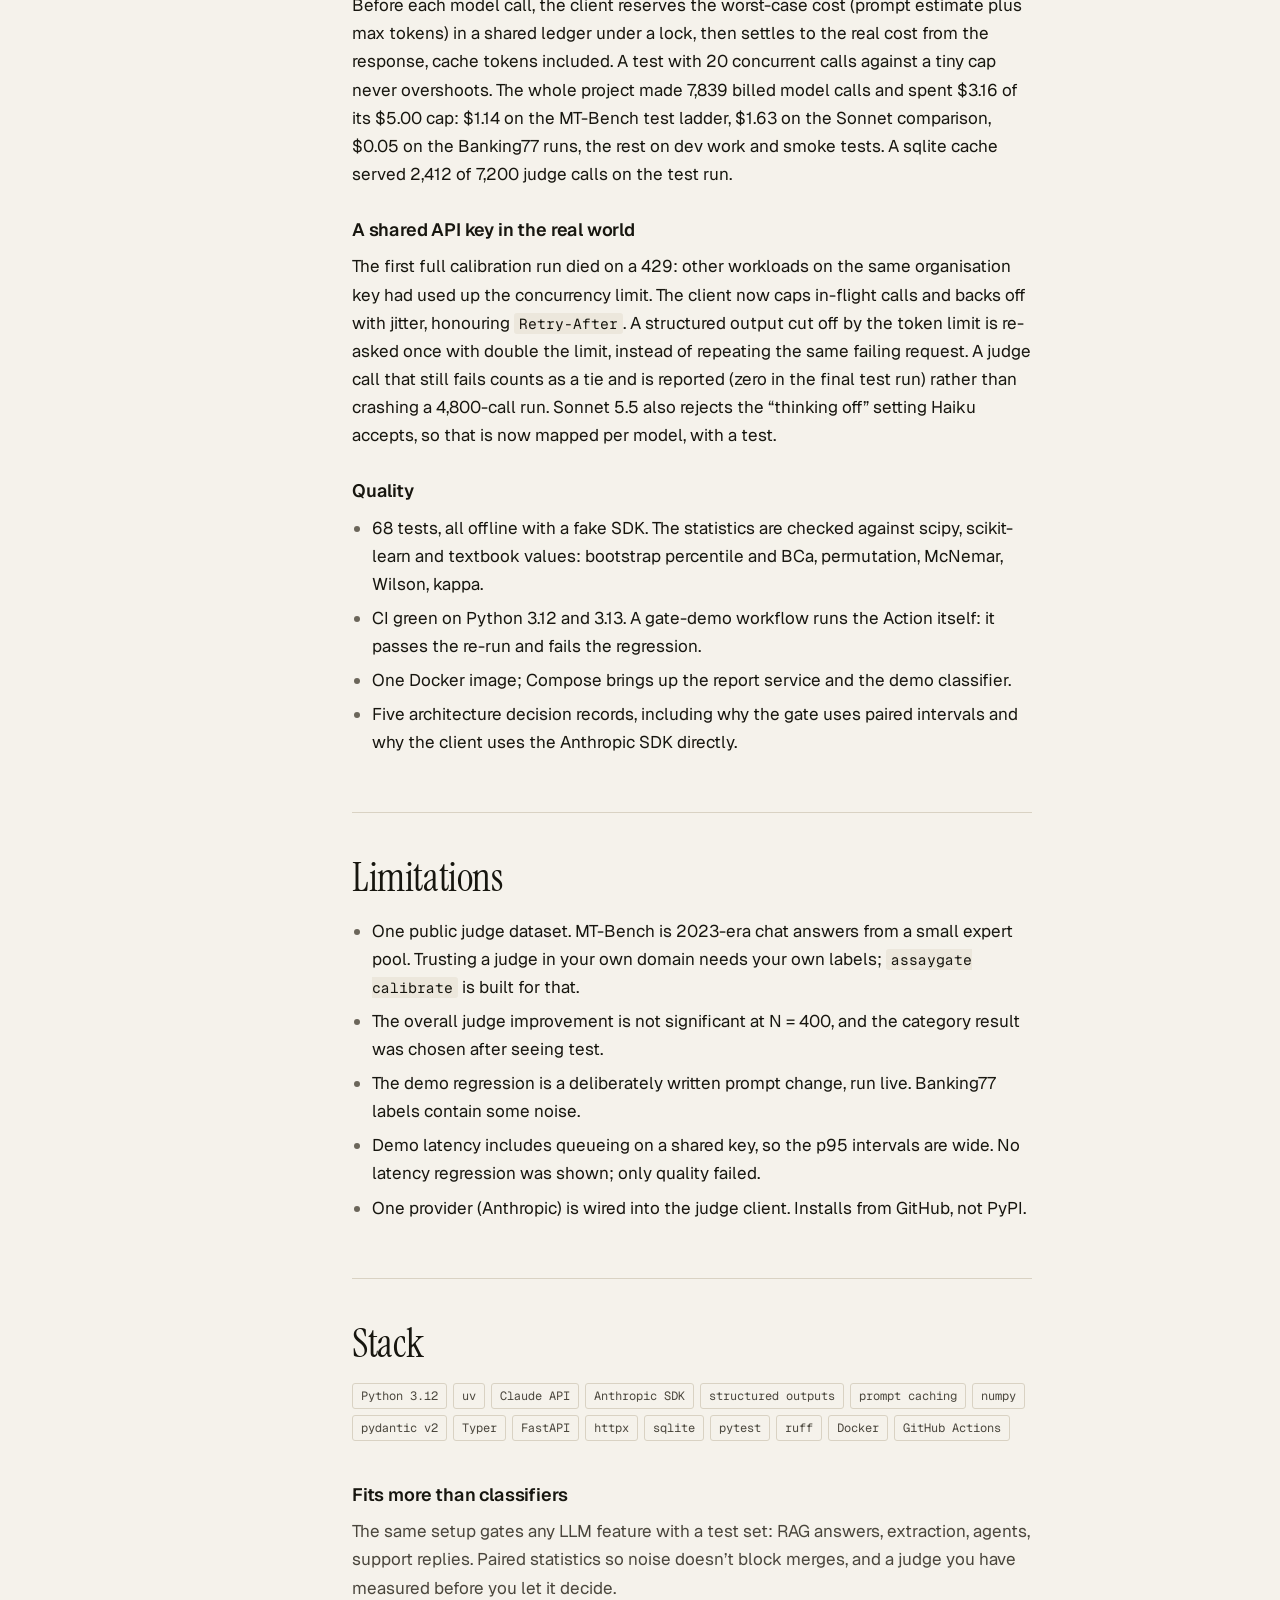
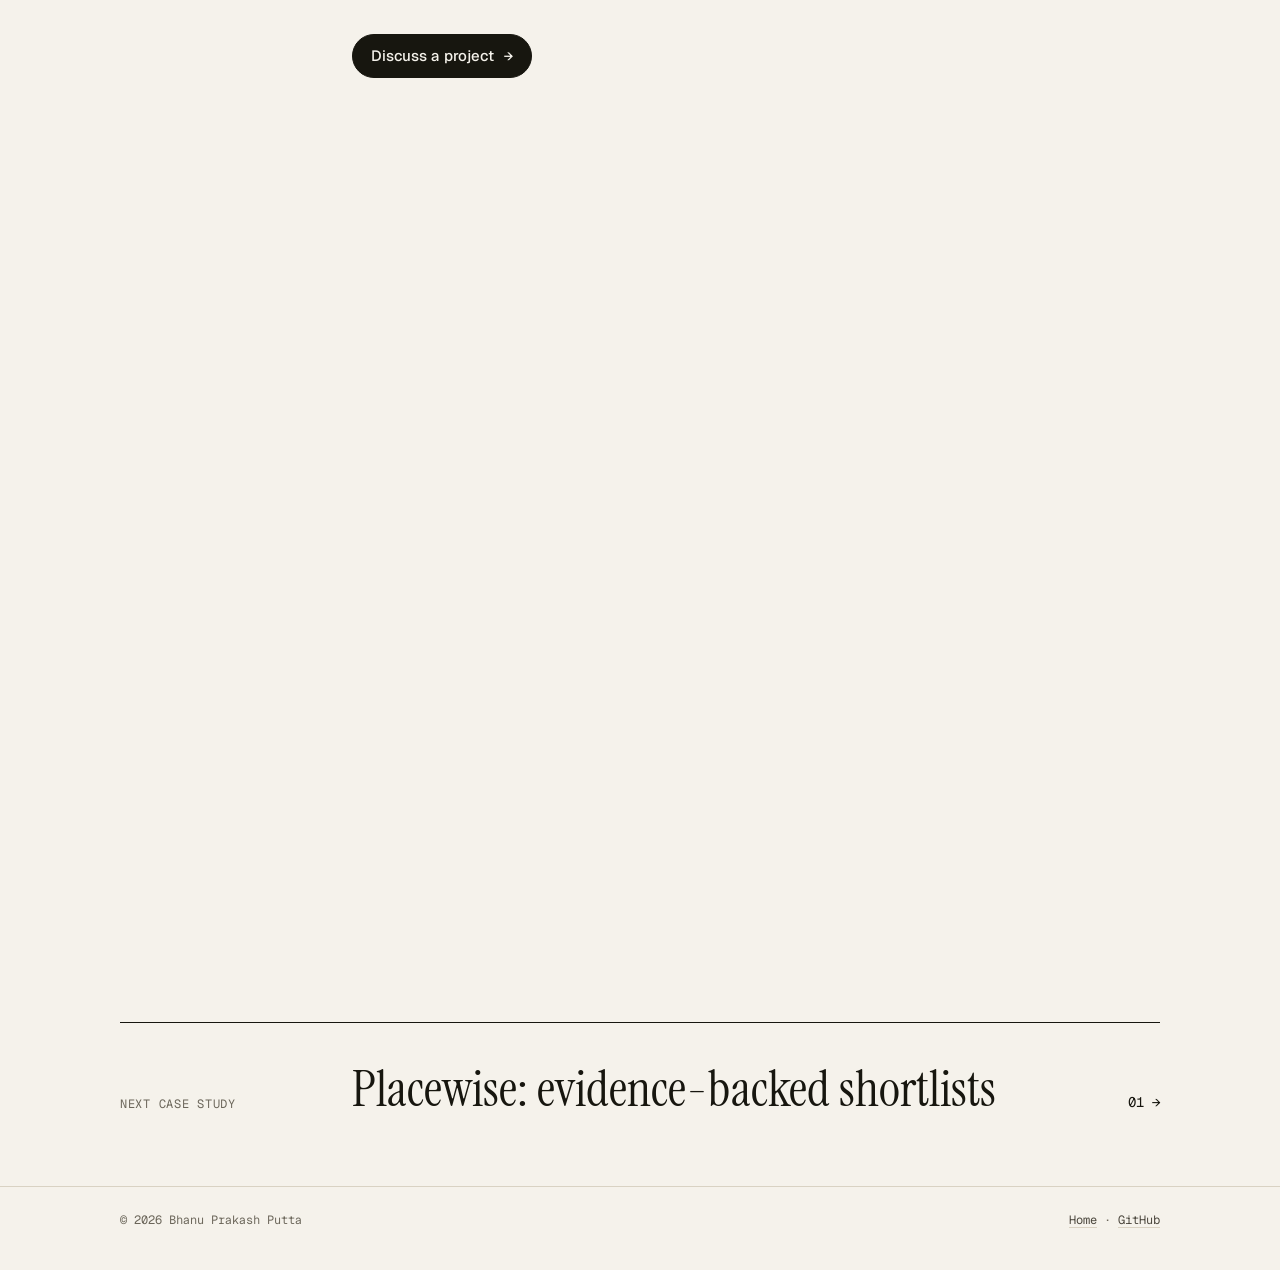
==== commit d9e3ac49: "Add trading section and trading-focused positioning Co-Authored-By: Claude Opus 5.5 <noreply@anthrop" ====
--- a/work/assaygate.html
+++ b/work/assaygate.html
@@ -27,9 +27,10 @@
 <body>
   <header class="topbar">
     <div class="wrap">
-      <a class="brand" href="../"><b>Bhanu Prakash Putta</b><span class="hide-sm"> · AI Engineer</span></a>
+      <a class="brand" href="../"><b>Bhanu Prakash Putta</b><span class="hide-sm"> · AI Engineer &amp; Trader</span></a>
       <nav aria-label="Primary">
         <a href="../#work">Work</a>
+        <a href="../#trading" class="hide-sm">Trading</a>
         <a href="../#approach" class="hide-sm">Approach</a>
         <a href="../resume.pdf" target="_blank" rel="noopener">Resume</a>
         <a href="../#contact">Contact</a>
